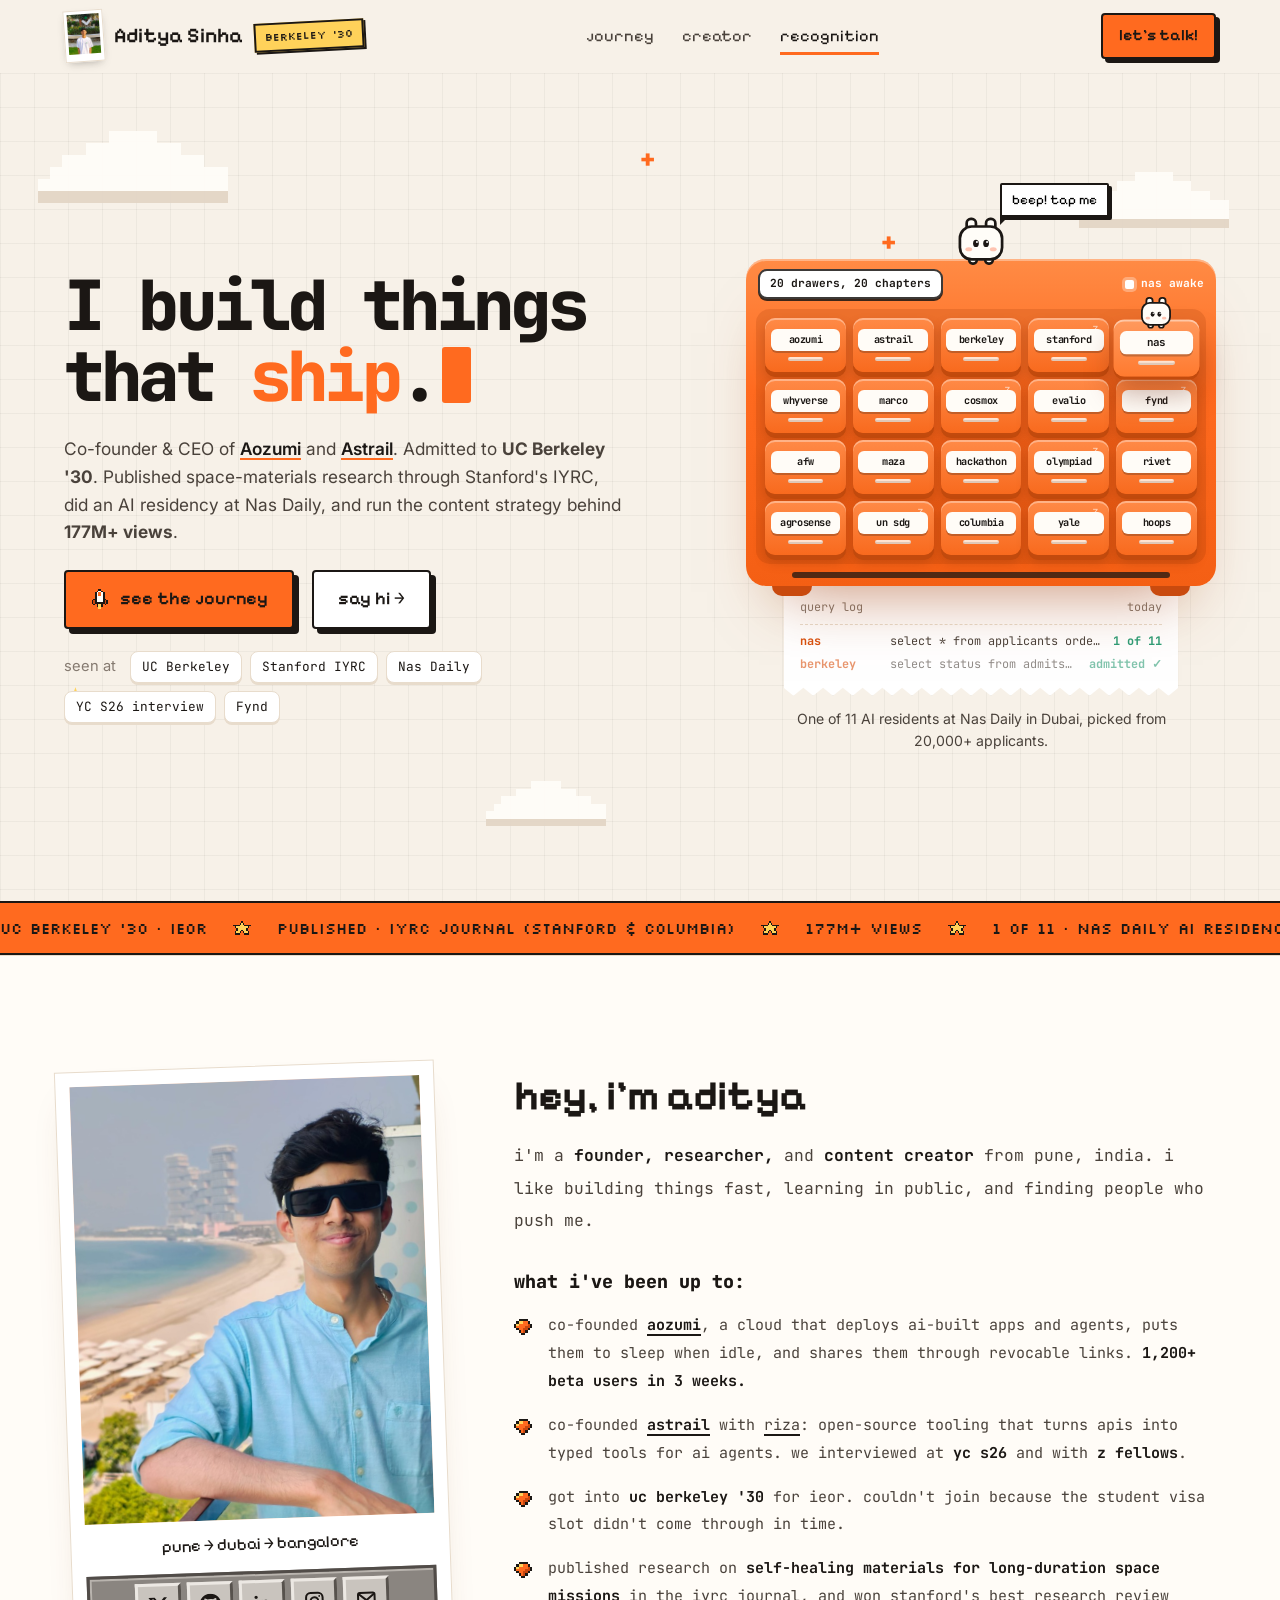
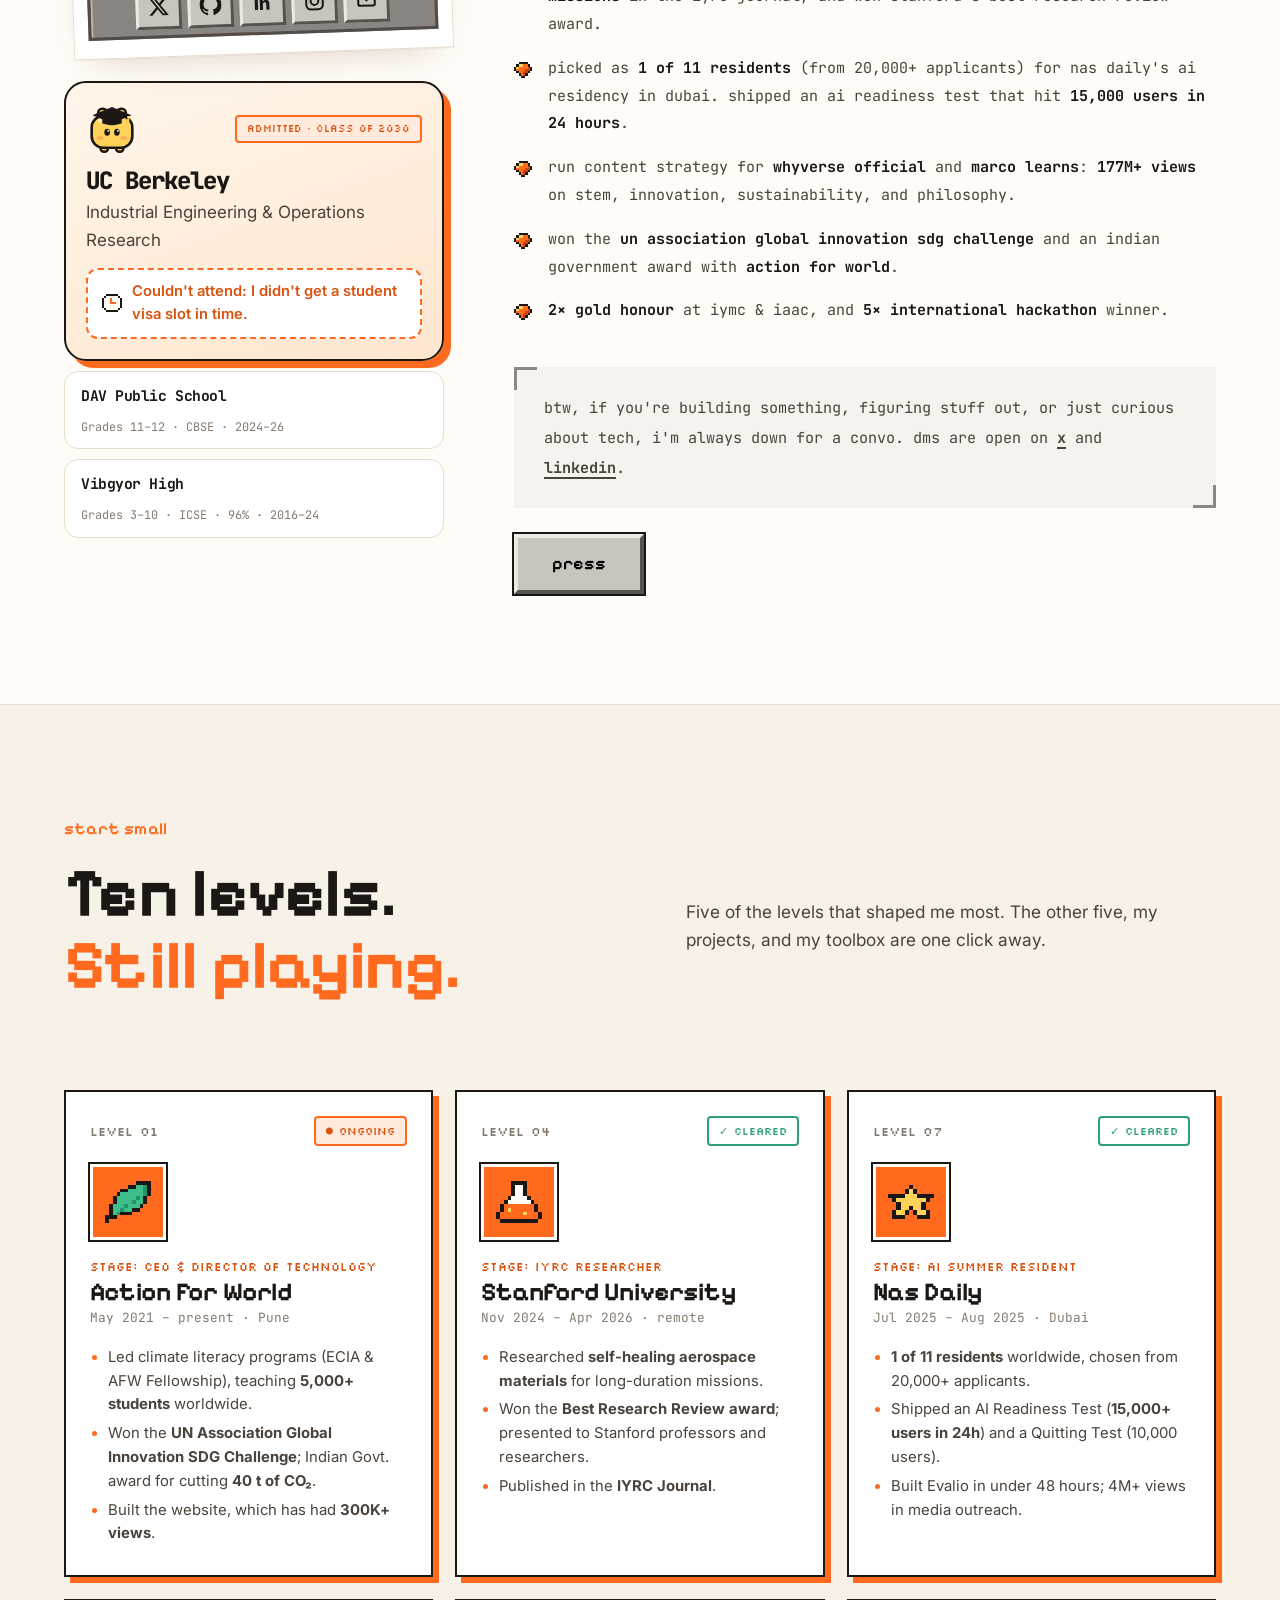
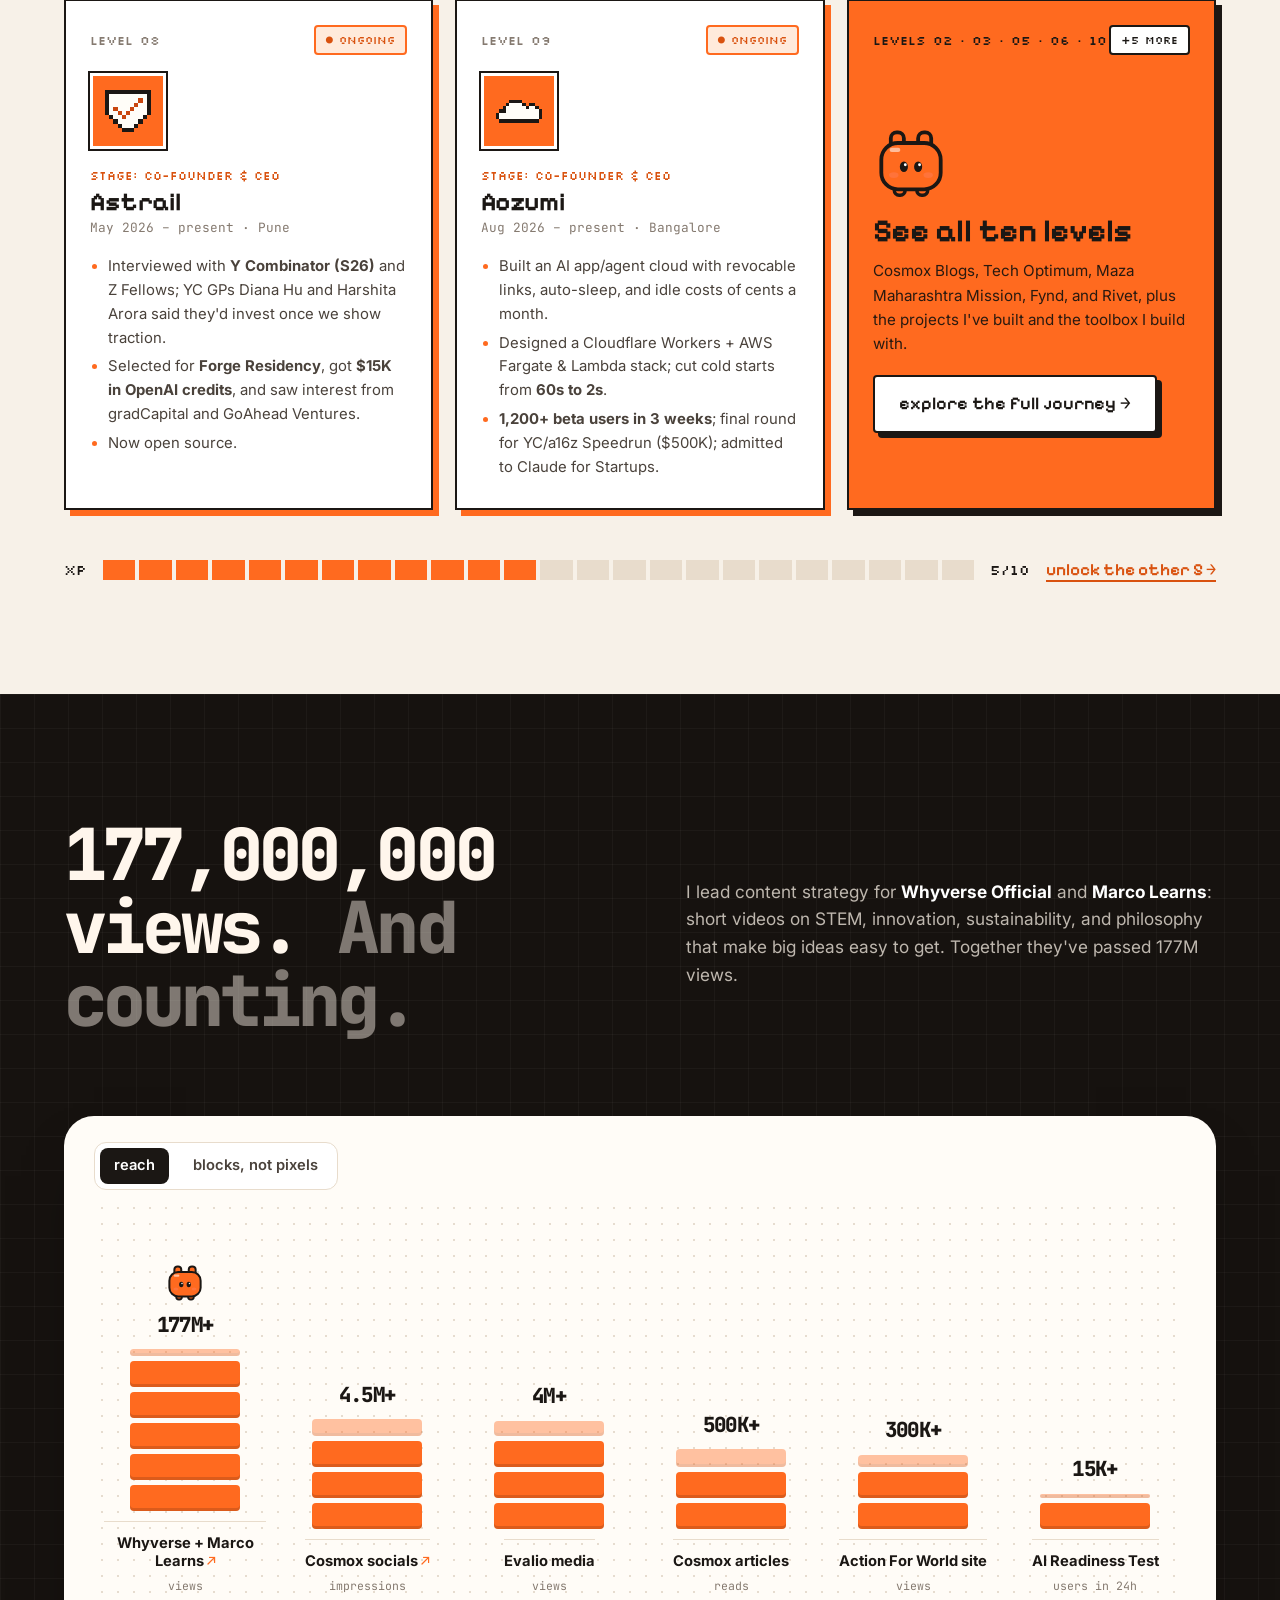
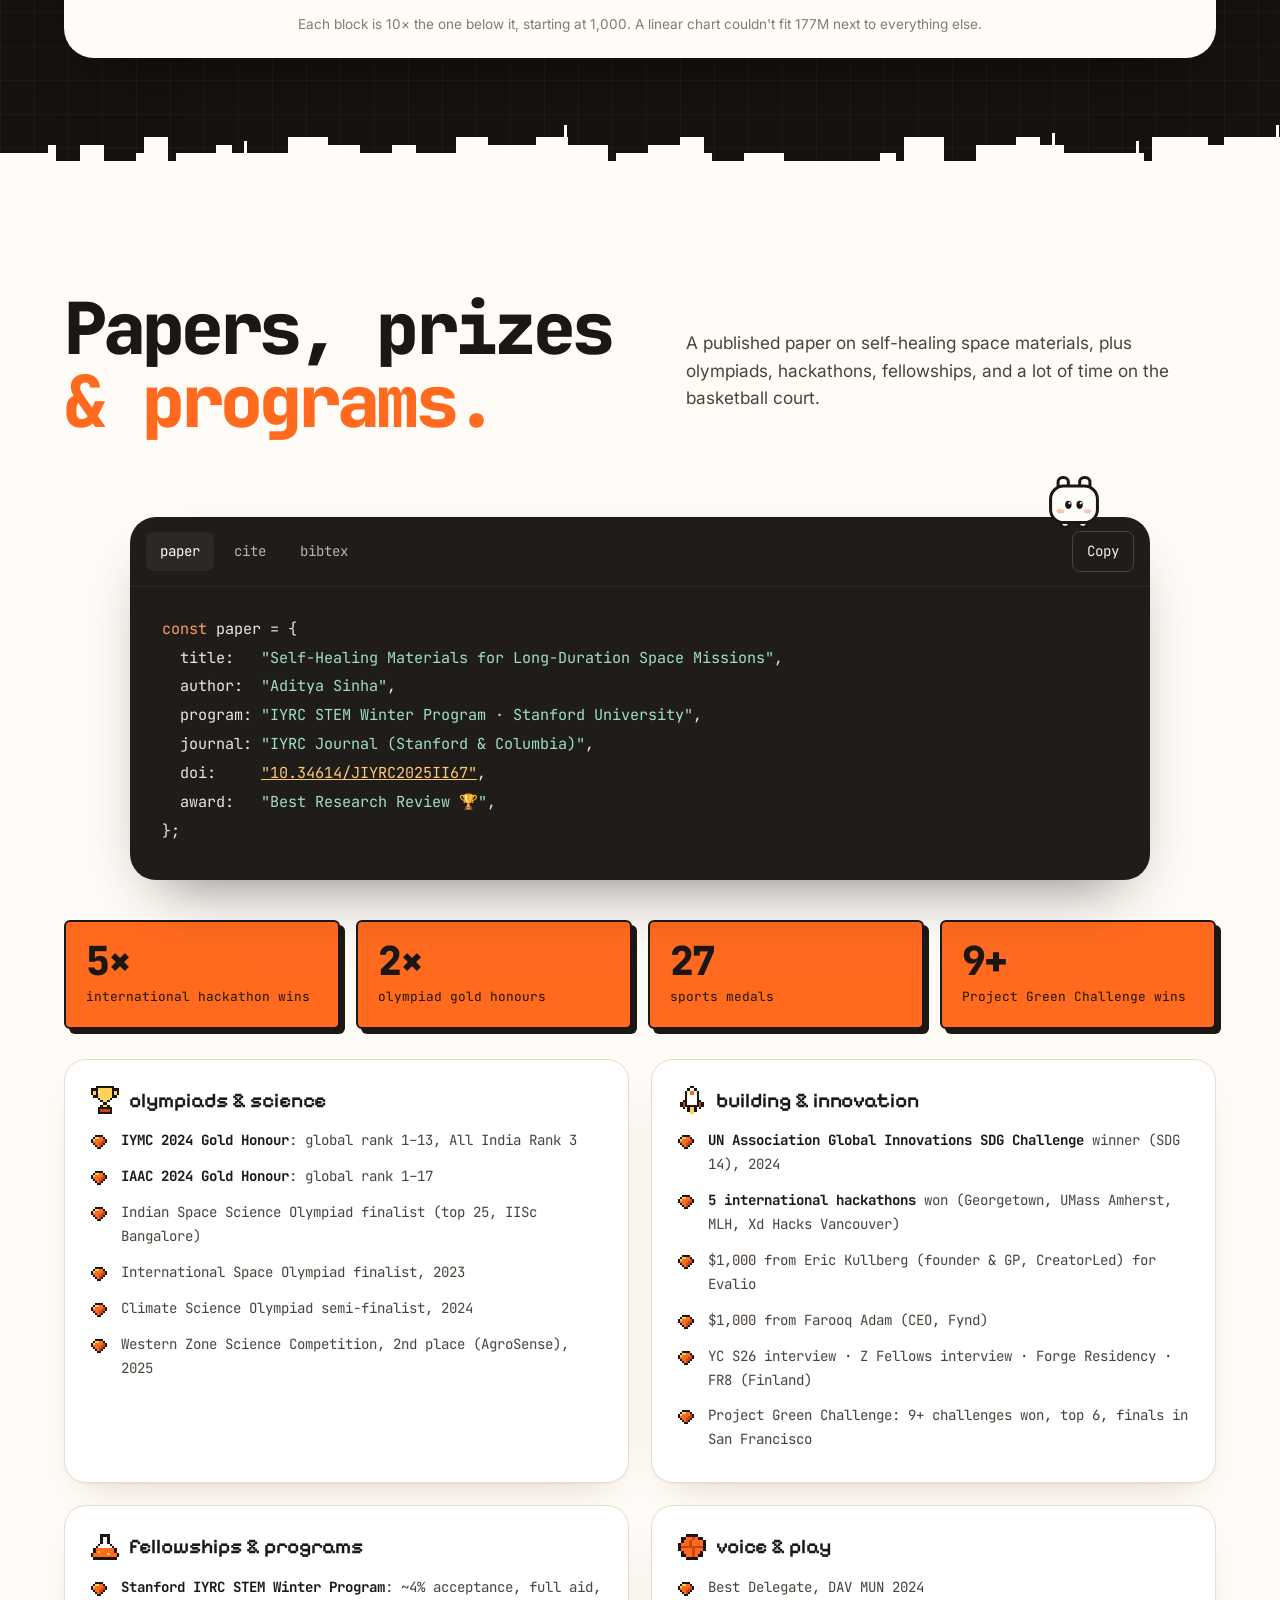
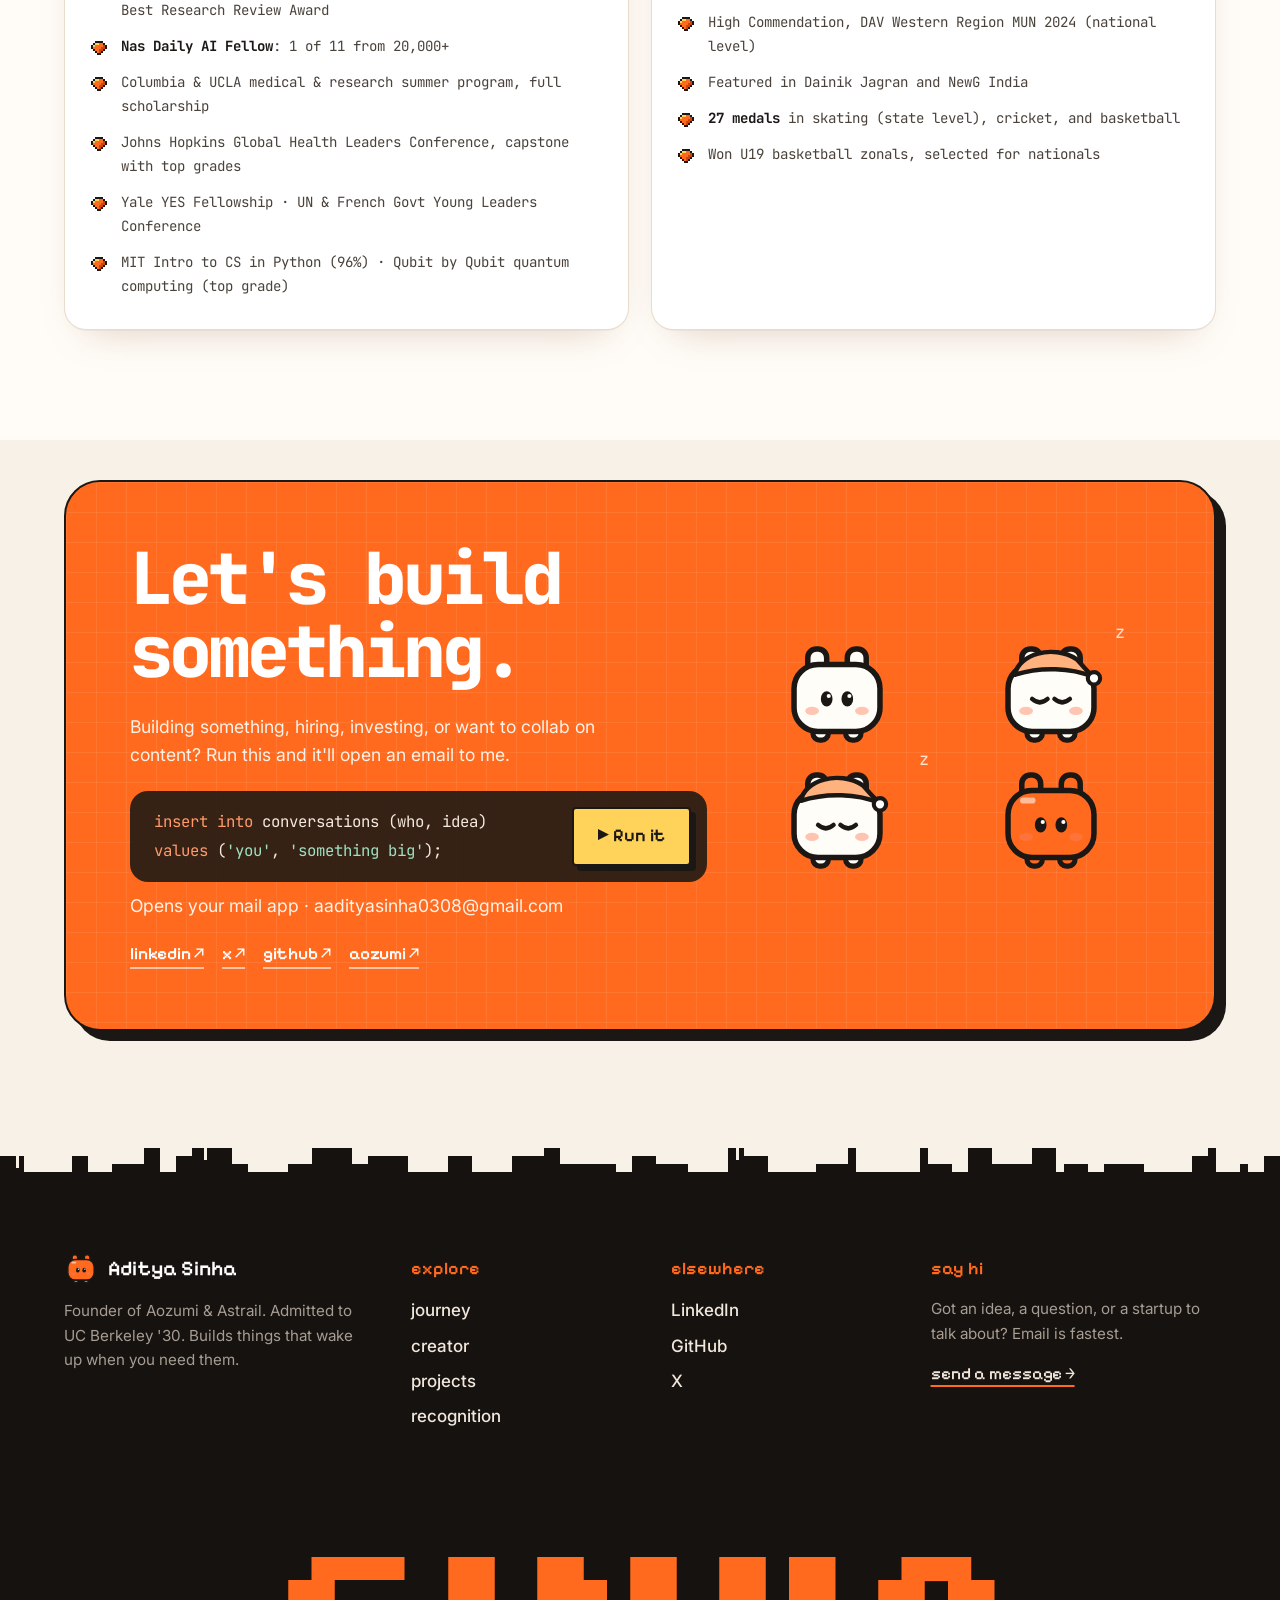
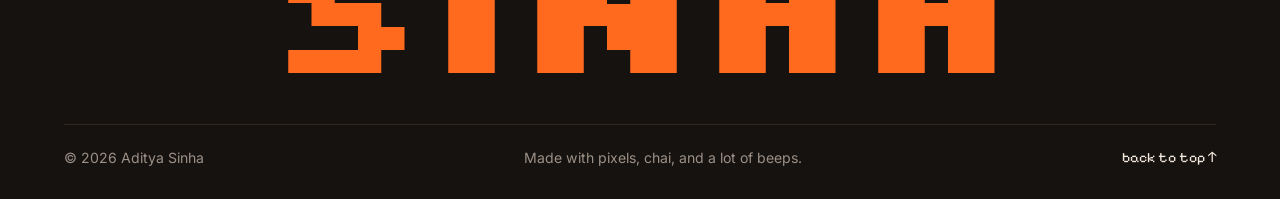
==== index.html @ 2cf1c031 "Add the personal portfolio site. Co-authored-by: Cursor <cursoragent@cursor.com>" ====
<!doctype html>
<html lang="en">
<head>
  <meta charset="utf-8" />
  <meta name="viewport" content="width=device-width, initial-scale=1" />
  <title>Aditya Sinha · founder, researcher, creator</title>
  <meta name="description" content="Aditya Sinha: co-founder & CEO of Aozumi and Astrail, admitted to UC Berkeley '30 (IEOR), Stanford IYRC published researcher, Nas Daily AI resident, and the content strategist behind 177M+ views." />
  <meta property="og:title" content="Aditya Sinha · founder, researcher, creator" />
  <meta property="og:description" content="Startups that sleep when idle, research on self-healing space materials, and 177M+ views of STEM content." />
  <meta property="og:type" content="website" />
  <meta name="twitter:card" content="summary" />
  <meta name="twitter:creator" content="@aditya_sinha03" />
  <meta name="theme-color" content="#FF6A1F" />
  <link rel="icon" href="assets/favicon.svg" type="image/svg+xml" />
  <link rel="preconnect" href="https://fonts.googleapis.com" />
  <link rel="preconnect" href="https://fonts.gstatic.com" crossorigin />
  <link href="https://fonts.googleapis.com/css2?family=Inter:wght@400;500;600;700;800&family=JetBrains+Mono:wght@400;500;700;800&family=Pixelify+Sans:wght@400;500;600;700&family=Silkscreen:wght@400;700&display=swap" rel="stylesheet" />
  <link rel="stylesheet" href="styles.css" />
</head>
<body>

<!-- ============ NAV ============ -->
<header class="nav" id="top">
  <div class="wrap nav-in">
    <a href="#top" class="brand" aria-label="Aditya Sinha, home">
      <span class="brand-pol"><img src="assets/me-nav.jpg" alt="" /></span>
      <span class="brand-name">Aditya&nbsp;Sinha</span>
      <span class="sticker">berkeley '30</span>
    </a>
    <nav class="links" id="navlinks">
      <a href="#journey">journey</a>
      <a href="#creator">creator</a>
      <a href="#recognition">recognition</a>
    </nav>
    <a href="#contact" class="btn btn-sm nav-cta">let's talk!</a>
    <button class="burger" id="burger" aria-label="Open menu" aria-expanded="false"><span></span><span></span><span></span></button>
  </div>
  <div class="scrollbar" id="scrollbar"></div>
</header>

<main>

<!-- ============ HERO ============ -->
<section class="hero grid-paper">
  <i class="pcloud c1" data-px="cloud"></i>
  <i class="pcloud c2" data-px="cloud"></i>
  <i class="pcloud c3" data-px="cloud"></i>
  <span class="spark s1">+</span><span class="spark s2">✦</span><span class="spark s3">+</span>

  <div class="wrap hero-in">
    <div class="hero-copy">
      <h1 class="h-mono hero-h">I build things<br/>that <span class="hl">ship</span>.<span class="cursor"></span></h1>
      <p class="lede">Co-founder &amp; CEO of <a href="https://aozumi.dev" target="_blank" rel="noopener">Aozumi</a> and <a href="https://www.astrail.dev" target="_blank" rel="noopener">Astrail</a>. Admitted to <b>UC Berkeley '30</b>. Published space-materials research through Stanford's IYRC, did an AI residency at Nas Daily, and run the content strategy behind <b>177M+ views</b>.</p>
      <div class="cta-row">
        <a href="#journey" class="btn"><i data-px="rocket" class="px-i"></i> see the journey</a>
        <a href="#contact" class="btn btn-ghost">say hi →</a>
      </div>
      <div class="seen">
        <span class="seen-l">seen at</span>
        <span class="chip">UC Berkeley</span><span class="chip">Stanford IYRC</span><span class="chip">Nas Daily</span><span class="chip">YC S26 interview</span><span class="chip">Fynd</span>
      </div>
    </div>

    <div class="hero-art">
      <div class="cab-mascot">
        <button class="bubble" id="bubble" type="button">beep! tap me</button>
        <span class="mascot big" data-mascot data-track id="heroMascot"></span>
      </div>
      <div class="cabinet">
        <div class="cab-top">
          <span class="cab-chip">20 drawers, 20 chapters</span>
          <span class="cab-awake"><i class="dot"></i> <span id="awakeName">berkeley</span> awake</span>
        </div>
        <div class="drawers" id="drawers"></div>
        <div class="cab-base"><span></span></div>
        <div class="cab-feet"><i></i><i></i></div>
      </div>
      <div class="receipt">
        <div class="rc-head"><span>query log</span><span>today</span></div>
        <div class="rc-rows" id="receipt"></div>
      </div>
      <p class="cab-cap" id="cabCap">Every drawer is one chapter of my life. Closed, it's just a file. Click one to query it.</p>
    </div>
  </div>
</section>

<!-- ============ MARQUEE ============ -->
<div class="marquee" aria-hidden="true">
  <div class="mq-track">
    <span>UC Berkeley '30 · IEOR</span><i data-px="star"></i>
    <span>Published · IYRC Journal (Stanford &amp; Columbia)</span><i data-px="star"></i>
    <span>177M+ views</span><i data-px="star"></i>
    <span>1 of 11 · Nas Daily AI Residency</span><i data-px="star"></i>
    <span>YC S26 interview</span><i data-px="star"></i>
    <span>UN SDG Challenge winner</span><i data-px="star"></i>
    <span>5× international hackathon winner</span><i data-px="star"></i>
    <span>2× Gold Honour · IYMC &amp; IAAC</span><i data-px="star"></i>
    <span>UC Berkeley '30 · IEOR</span><i data-px="star"></i>
    <span>Published · IYRC Journal (Stanford &amp; Columbia)</span><i data-px="star"></i>
    <span>177M+ views</span><i data-px="star"></i>
    <span>1 of 11 · Nas Daily AI Residency</span><i data-px="star"></i>
    <span>YC S26 interview</span><i data-px="star"></i>
    <span>UN SDG Challenge winner</span><i data-px="star"></i>
    <span>5× international hackathon winner</span><i data-px="star"></i>
    <span>2× Gold Honour · IYMC &amp; IAAC</span><i data-px="star"></i>
  </div>
</div>

<!-- ============ ABOUT (retro) ============ -->
<section class="sec about" id="about">
  <div class="wrap about-in">
    <div class="about-side rv">
    <div class="polaroid">
      <div class="photo">
        <img src="assets/me.jpg" alt="Aditya Sinha" onerror="this.parentNode.classList.add('nophoto');this.remove()" />
        <span class="mascot photo-m" data-mascot data-color="orange" data-track></span>
      </div>
      <p class="pol-cap">pune → dubai → bangalore</p>
      <div class="retro-bar">
        <a href="https://x.com/aditya_sinha03" target="_blank" rel="noopener" aria-label="X"><svg viewBox="0 0 24 24"><path d="M18.244 2.25h3.308l-7.227 8.26 8.502 11.24H16.17l-5.214-6.817L4.99 21.75H1.68l7.73-8.835L1.254 2.25H8.08l4.713 6.231zm-1.161 17.52h1.833L7.084 4.126H5.117z"/></svg></a>
        <a href="https://github.com/codingFreak-Adisin" target="_blank" rel="noopener" aria-label="GitHub"><svg viewBox="0 0 16 16"><path d="M8 0C3.58 0 0 3.58 0 8c0 3.54 2.29 6.53 5.47 7.59.4.07.55-.17.55-.38 0-.19-.01-.82-.01-1.49-2.01.37-2.53-.49-2.69-.94-.09-.23-.48-.94-.82-1.13-.28-.15-.68-.52-.01-.53.63-.01 1.08.58 1.23.82.72 1.21 1.87.87 2.33.66.07-.52.28-.87.51-1.07-1.78-.2-3.64-.89-3.64-3.95 0-.87.31-1.59.82-2.15-.08-.2-.36-1.02.08-2.12 0 0 .67-.21 2.2.82.64-.18 1.32-.27 2-.27.68 0 1.36.09 2 .27 1.53-1.04 2.2-.82 2.2-.82.44 1.1.16 1.92.08 2.12.51.56.82 1.27.82 2.15 0 3.07-1.87 3.75-3.65 3.95.29.25.54.73.54 1.48 0 1.07-.01 1.93-.01 2.2 0 .21.15.46.55.38A8.013 8.013 0 0016 8c0-4.42-3.58-8-8-8z"/></svg></a>
        <a href="https://www.linkedin.com/in/aditya-sinha-030508/" target="_blank" rel="noopener" aria-label="LinkedIn" class="li">in</a>
        <a href="https://www.instagram.com/whyverseofficial/" target="_blank" rel="noopener" aria-label="Instagram"><svg viewBox="0 0 24 24" fill="none" stroke="currentColor" stroke-width="2.2"><rect x="3" y="3" width="18" height="18" rx="5"/><circle cx="12" cy="12" r="4.2"/><circle cx="17.4" cy="6.6" r="1" fill="currentColor" stroke="none"/></svg></a>
        <a href="mailto:aadityasinha0308@gmail.com" aria-label="Email"><svg viewBox="0 0 24 24" fill="none" stroke="currentColor" stroke-width="2.2"><rect x="3" y="5" width="18" height="14" rx="2"/><path d="M3.5 6l8.5 7 8.5-7"/></svg></a>
      </div>
    </div>
      <div class="edu-mini">
        <div class="edu-card feature">
          <div class="edu-top"><span class="bear"><span class="mascot" data-mascot data-acc="cap" data-color="butter"></span></span><span class="badge on">admitted · class of 2030</span></div>
          <h3>UC Berkeley</h3>
          <p class="deg">Industrial Engineering &amp; Operations Research</p>
          <p class="edu-note"><i data-px="clock" class="px-i"></i> Couldn't attend: I didn't get a student visa slot in time.</p>
        </div>
        <div class="edu-line"><b>DAV Public School</b><span>Grades 11–12 · CBSE · 2024–26</span></div>
        <div class="edu-line"><b>Vibgyor High</b><span>Grades 3–10 · ICSE · 96% · 2016–24</span></div>
      </div>
    </div>

    <div class="about-copy rv">
      <h2 class="h-pixel">hey, i'm aditya</h2>
      <p class="mono-p">i'm a <b>founder, researcher,</b> and <b>content creator</b> from pune, india. i like building things fast, learning in public, and finding people who push me.</p>
      <h3 class="mono-h">what i've been up to:</h3>
      <ul class="gems">
        <li>co-founded <a href="https://aozumi.dev" target="_blank" rel="noopener"><b>aozumi</b></a>, a cloud that deploys ai-built apps and agents, puts them to sleep when idle, and shares them through revocable links. <b>1,200+ beta users in 3 weeks.</b></li>
        <li>co-founded <a href="https://www.astrail.dev" target="_blank" rel="noopener"><b>astrail</b></a> with <a href="https://rizamohamed.com" target="_blank" rel="noopener">riza</a>: open-source tooling that turns apis into typed tools for ai agents. we interviewed at <b>yc s26</b> and with <b>z fellows</b>.</li>
        <li>got into <b>uc berkeley '30</b> for ieor. couldn't join because the student visa slot didn't come through in time.</li>
        <li>published research on <b>self-healing materials for long-duration space missions</b> in the iyrc journal, and won stanford's best research review award.</li>
        <li>picked as <b>1 of 11 residents</b> (from 20,000+ applicants) for nas daily's ai residency in dubai. shipped an ai readiness test that hit <b>15,000 users in 24 hours</b>.</li>
        <li>run content strategy for <b>whyverse official</b> and <b>marco learns</b>: <b>177M+ views</b> on stem, innovation, sustainability, and philosophy.</li>
        <li>won the <b>un association global innovation sdg challenge</b> and an indian government award with <b>action for world</b>.</li>
        <li><b>2× gold honour</b> at iymc &amp; iaac, and <b>5× international hackathon</b> winner.</li>
      </ul>
      <div class="bracket-box">
        <p>btw, if you're building something, figuring stuff out, or just curious about tech, i'm always down for a convo. dms are open on <a href="https://x.com/aditya_sinha03" target="_blank" rel="noopener"><b>x</b></a> and <a href="https://www.linkedin.com/in/aditya-sinha-030508/" target="_blank" rel="noopener"><b>linkedin</b></a>.</p>
      </div>
      <button class="press" id="press" type="button">press</button>
    </div>
  </div>
</section>

<!-- ============ JOURNEY ============ -->
<section class="sec journey" id="journey">
  <div class="wrap">
    <div class="sec-head split rv">
      <div>
        <span class="kicker">start small</span>
        <h2 class="h-pixel big">Ten levels.<br/><span class="hl-o">Still playing.</span></h2>
      </div>
      <p class="sub">Five of the levels that shaped me most. The other five, my projects, and my toolbox are one click away.</p>
    </div>

    <div class="levels">
      <article class="lvl rv">
        <header><span class="lv">level 01</span><span class="badge on">● ongoing</span></header>
        <div class="lv-ic"><i data-px="leaf"></i></div>
        <span class="stage">stage: ceo &amp; director of technology</span>
        <h3>Action For World</h3>
        <p class="when">May 2021 – present · Pune</p>
        <ul>
          <li>Led climate literacy programs (ECIA &amp; AFW Fellowship), teaching <b>5,000+ students</b> worldwide.</li>
          <li>Won the <b>UN Association Global Innovation SDG Challenge</b>; Indian Govt. award for cutting <b>40 t of CO₂</b>.</li>
          <li>Built the website, which has had <b>300K+ views</b>.</li>
        </ul>
      </article>
      <article class="lvl rv">
        <header><span class="lv">level 04</span><span class="badge">✓ cleared</span></header>
        <div class="lv-ic"><i data-px="flask"></i></div>
        <span class="stage">stage: iyrc researcher</span>
        <h3>Stanford University</h3>
        <p class="when">Nov 2024 – Apr 2026 · remote</p>
        <ul>
          <li>Researched <b>self-healing aerospace materials</b> for long-duration missions.</li>
          <li>Won the <b>Best Research Review award</b>; presented to Stanford professors and researchers.</li>
          <li>Published in the <b>IYRC Journal</b>.</li>
        </ul>
      </article>
      <article class="lvl rv">
        <header><span class="lv">level 07</span><span class="badge">✓ cleared</span></header>
        <div class="lv-ic"><i data-px="star"></i></div>
        <span class="stage">stage: ai summer resident</span>
        <h3>Nas Daily</h3>
        <p class="when">Jul 2025 – Aug 2025 · Dubai</p>
        <ul>
          <li><b>1 of 11 residents</b> worldwide, chosen from 20,000+ applicants.</li>
          <li>Shipped an AI Readiness Test (<b>15,000+ users in 24h</b>) and a Quitting Test (10,000 users).</li>
          <li>Built Evalio in under 48 hours; 4M+ views in media outreach.</li>
        </ul>
      </article>
      <article class="lvl rv">
        <header><span class="lv">level 08</span><span class="badge on">● ongoing</span></header>
        <div class="lv-ic"><i data-px="shield"></i></div>
        <span class="stage">stage: co-founder &amp; ceo</span>
        <h3>Astrail</h3>
        <p class="when">May 2026 – present · Pune</p>
        <ul>
          <li>Interviewed with <b>Y Combinator (S26)</b> and Z Fellows; YC GPs Diana Hu and Harshita Arora said they'd invest once we show traction.</li>
          <li>Selected for <b>Forge Residency</b>, got <b>$15K in OpenAI credits</b>, and saw interest from gradCapital and GoAhead Ventures.</li>
          <li>Now open source.</li>
        </ul>
      </article>
      <article class="lvl rv">
        <header><span class="lv">level 09</span><span class="badge on">● ongoing</span></header>
        <div class="lv-ic"><i data-px="cloudy"></i></div>
        <span class="stage">stage: co-founder &amp; ceo</span>
        <h3>Aozumi</h3>
        <p class="when">Aug 2026 – present · Bangalore</p>
        <ul>
          <li>Built an AI app/agent cloud with revocable links, auto-sleep, and idle costs of cents a month.</li>
          <li>Designed a Cloudflare Workers + AWS Fargate &amp; Lambda stack; cut cold starts from <b>60s to 2s</b>.</li>
          <li><b>1,200+ beta users in 3 weeks</b>; final round for YC/a16z Speedrun ($500K); admitted to Claude for Startups.</li>
        </ul>
      </article>
      <a class="lvl more rv" href="journey.html">
        <header><span class="lv">levels 02 · 03 · 05 · 06 · 10</span><span class="badge on">+5 more</span></header>
        <div class="more-in">
          <span class="mascot" data-mascot data-color="orange" data-track></span>
          <h3>See all ten levels</h3>
          <p>Cosmox Blogs, Tech Optimum, Maza Maharashtra Mission, Fynd, and Rivet, plus the projects I've built and the toolbox I build with.</p>
          <span class="btn">explore the full journey →</span>
        </div>
      </a>
    </div>

    <div class="xp rv">
      <span class="xp-l">xp</span>
      <div class="xp-bar" id="xpbar" data-fill="0.5"></div>
      <span class="xp-n">5/10</span>
      <a href="journey.html" class="xp-link">unlock the other 5 →</a>
    </div>
  </div>
</section>

<!-- ============ CREATOR ============ -->
<section class="sec creator grid-dark" id="creator">
  <div class="wrap">
    <div class="sec-head split rv">
      <h2 class="h-mono light">177,000,000<br/>views. <span class="dim2">And counting.</span></h2>
      <p class="sub light-p">I lead content strategy for <b>Whyverse Official</b> and <b>Marco Learns</b>: short videos on STEM, innovation, sustainability, and philosophy that make big ideas easy to get. Together they've passed 177M views.</p>
    </div>

    <div class="chart-card rv">
      <div class="chart-tabs"><span class="on">reach</span><span class="ct-note">blocks, not pixels</span></div>
      <div class="chart" id="chart"></div>
      <p class="chart-note">Each block is 10× the one below it, starting at 1,000. A linear chart couldn't fit 177M next to everything else.</p>
    </div>
  </div>
  <div class="skyline bottom" data-skyline data-fill="#FFFCF7" data-flip data-pixel></div>
</section>

<!-- ============ RECOGNITION ============ -->
<section class="sec wins" id="recognition">
  <div class="wrap">
    <div class="sec-head split rv">
      <h2 class="h-mono">Papers, prizes<br/><span class="hl">&amp; programs.</span></h2>
      <p class="sub">A published paper on self-healing space materials, plus olympiads, hackathons, fellowships, and a lot of time on the basketball court.</p>
    </div>

    <div class="code-card rv">
      <span class="mascot cc-m" data-mascot data-track></span>
      <div class="cc-tabs" role="tablist">
        <button class="on" data-tab="paper" role="tab">paper</button>
        <button data-tab="cite" role="tab">cite</button>
        <button data-tab="bibtex" role="tab">bibtex</button>
        <button class="cc-copy" id="ccCopy" type="button">Copy</button>
      </div>
      <pre class="cc-body" data-pane="paper"><span class="c-k">const</span> paper = {
  title:   <span class="c-s">"Self-Healing Materials for Long-Duration Space Missions"</span>,
  author:  <span class="c-s">"Aditya Sinha"</span>,
  program: <span class="c-s">"IYRC STEM Winter Program · Stanford University"</span>,
  journal: <span class="c-s">"IYRC Journal (Stanford &amp; Columbia)"</span>,
  doi:     <a class="c-l" href="http://doi.org/10.34614/JIYRC2025II67" target="_blank" rel="noopener">"10.34614/JIYRC2025II67"</a>,
  award:   <span class="c-s">"Best Research Review 🏆"</span>,
};</pre>
      <pre class="cc-body" data-pane="cite" hidden>Sinha, A. (2025). <span class="c-s">Self-Healing Materials for Long-Duration
Space Missions.</span> <span class="c-k">IYRC Journal.</span>
<a class="c-l" href="http://doi.org/10.34614/JIYRC2025II67" target="_blank" rel="noopener">https://doi.org/10.34614/JIYRC2025II67</a></pre>
      <pre class="cc-body" data-pane="bibtex" hidden><span class="c-k">@article</span>{sinha2025selfhealing,
  title   = {<span class="c-s">Self-Healing Materials for Long-Duration Space Missions</span>},
  author  = {<span class="c-s">Sinha, Aditya</span>},
  journal = {<span class="c-s">IYRC Journal</span>},
  year    = {<span class="c-s">2025</span>},
  doi     = {<span class="c-s">10.34614/JIYRC2025II67</span>}
}</pre>
    </div>


    <div class="stat-row rv">
      <div class="stat"><b data-count="5" data-suffix="×">0</b><span>international hackathon wins</span></div>
      <div class="stat"><b data-count="2" data-suffix="×">0</b><span>olympiad gold honours</span></div>
      <div class="stat"><b data-count="27">0</b><span>sports medals</span></div>
      <div class="stat"><b data-count="9" data-suffix="+">0</b><span>Project Green Challenge wins</span></div>
    </div>


    <div class="shelf">
      <div class="shelf-card rv">
        <h3><i data-px="trophy" class="px-i"></i> olympiads &amp; science</h3>
        <ul class="gems">
          <li><b>IYMC 2024 Gold Honour</b>: global rank 1–13, All India Rank 3</li>
          <li><b>IAAC 2024 Gold Honour</b>: global rank 1–17</li>
          <li>Indian Space Science Olympiad finalist (top 25, IISc Bangalore)</li>
          <li>International Space Olympiad finalist, 2023</li>
          <li>Climate Science Olympiad semi-finalist, 2024</li>
          <li>Western Zone Science Competition, 2nd place (AgroSense), 2025</li>
        </ul>
      </div>
      <div class="shelf-card rv">
        <h3><i data-px="rocket" class="px-i"></i> building &amp; innovation</h3>
        <ul class="gems">
          <li><b>UN Association Global Innovations SDG Challenge</b> winner (SDG 14), 2024</li>
          <li><b>5 international hackathons</b> won (Georgetown, UMass Amherst, MLH, Xd Hacks Vancouver)</li>
          <li>$1,000 from Eric Kullberg (founder &amp; GP, CreatorLed) for Evalio</li>
          <li>$1,000 from Farooq Adam (CEO, Fynd)</li>
          <li>YC S26 interview · Z Fellows interview · Forge Residency · FR8 (Finland)</li>
          <li>Project Green Challenge: 9+ challenges won, top 6, finals in San Francisco</li>
        </ul>
      </div>
      <div class="shelf-card rv">
        <h3><i data-px="flask" class="px-i"></i> fellowships &amp; programs</h3>
        <ul class="gems">
          <li><b>Stanford IYRC STEM Winter Program</b>: ~4% acceptance, full aid, Best Research Review Award</li>
          <li><b>Nas Daily AI Fellow</b>: 1 of 11 from 20,000+</li>
          <li>Columbia &amp; UCLA medical &amp; research summer program, full scholarship</li>
          <li>Johns Hopkins Global Health Leaders Conference, capstone with top grades</li>
          <li>Yale YES Fellowship · UN &amp; French Govt Young Leaders Conference</li>
          <li>MIT Intro to CS in Python (96%) · Qubit by Qubit quantum computing (top grade)</li>
        </ul>
      </div>
      <div class="shelf-card rv">
        <h3><i data-px="ball" class="px-i"></i> voice &amp; play</h3>
        <ul class="gems">
          <li>Best Delegate, DAV MUN 2024</li>
          <li>High Commendation, DAV Western Region MUN 2024 (national level)</li>
          <li>Featured in Dainik Jagran and NewG India</li>
          <li><b>27 medals</b> in skating (state level), cricket, and basketball</li>
          <li>Won U19 basketball zonals, selected for nationals</li>
        </ul>
      </div>
    </div>
  </div>
</section>

<!-- ============ CONTACT ============ -->
<section class="sec contact" id="contact">
  <div class="wrap">
    <div class="cta-card rv">
      <div class="cta-copy">
        <h2 class="h-mono light">Let's build<br/>something.</h2>
        <p>Building something, hiring, investing, or want to collab on content? Run this and it'll open an email to me.</p>
        <div class="sql">
          <code><span class="c-k">insert into</span> conversations (who, idea)<br/><span class="c-k">values</span> (<span class="c-s">'you'</span>, <span class="c-s">'something big'</span>);</code>
          <button class="btn run" id="runIt" type="button">▶ Run it</button>
        </div>
        <p class="small-p" id="runMsg">Opens your mail app · aadityasinha0308@gmail.com</p>
        <div class="cta-links">
          <a href="https://www.linkedin.com/in/aditya-sinha-030508/" target="_blank" rel="noopener">linkedin ↗</a>
          <a href="https://x.com/aditya_sinha03" target="_blank" rel="noopener">x ↗</a>
          <a href="https://github.com/codingFreak-Adisin" target="_blank" rel="noopener">github ↗</a>
          <a href="https://aozumi.dev" target="_blank" rel="noopener">aozumi ↗</a>
        </div>
      </div>
      <div class="cta-crew">
        <span class="mascot" data-mascot data-track></span>
        <span class="mascot" data-mascot data-mood="sleep" data-acc="nightcap"></span>
        <span class="mascot" data-mascot data-mood="sleep" data-acc="nightcap"></span>
        <span class="mascot" data-mascot data-color="orange" data-track></span>
        <i class="zz z1">z</i><i class="zz z2">z</i>
      </div>
    </div>
  </div>
</section>

</main>

<!-- ============ FOOTER ============ -->
<footer class="foot">
  <div class="skyline top" data-skyline data-fill="#F7F1E8" data-pixel></div>
  <div class="wrap">
    <div class="foot-grid">
      <div>
        <a href="#top" class="brand light"><span class="mascot brand-m" data-mascot data-color="orange"></span><span class="brand-name">Aditya Sinha</span></a>
        <p class="foot-p">Founder of Aozumi &amp; Astrail. Admitted to UC Berkeley '30. Builds things that wake up when you need them.</p>
      </div>
      <div>
        <h4>explore</h4>
        <a href="#journey">journey</a><a href="#creator">creator</a><a href="journey.html#projects">projects</a><a href="#recognition">recognition</a>
      </div>
      <div>
        <h4>elsewhere</h4>
        <a href="https://www.linkedin.com/in/aditya-sinha-030508/" target="_blank" rel="noopener">LinkedIn</a>
        <a href="https://github.com/codingFreak-Adisin" target="_blank" rel="noopener">GitHub</a>
        <a href="https://x.com/aditya_sinha03" target="_blank" rel="noopener">X</a>
      </div>
      <div>
        <h4>say hi</h4>
        <p class="foot-p">Got an idea, a question, or a startup to talk about? Email is fastest.</p>
        <a href="mailto:aadityasinha0308@gmail.com" class="u-link">send a message →</a>
      </div>
    </div>
    <div class="wordmark" aria-hidden="true">sinha</div>
    <div class="foot-bottom">
      <span>© <span id="yr">2026</span> Aditya Sinha</span>
      <span>Made with pixels, chai, and a lot of beeps.</span>
      <a href="#top">back to top ↑</a>
    </div>
  </div>
</footer>

<div class="rain" id="rain" aria-hidden="true"></div>
<script src="app.js"></script>
</body>
</html>
---- styles.css ----
/* =========================================================
   aditya sinha · portfolio
   orange + cream, cute blocky mascots, pixel bits, mono type
   ========================================================= */
:root{
  --cream:#F7F1E8;
  --cream-2:#F4E9DD;
  --paper:#FFFCF7;
  --ink:#1B1714;
  --ink-2:#4A423B;
  --muted:#857A70;
  --line:#E8DCCC;
  --orange:#FF6A1F;
  --orange-d:#D9520F;
  --orange-l:#FF8B45;
  --peach:#FFD9C2;
  --peach-2:#FFEADB;
  --butter:#FFD25A;
  --teal:#2E9E77;
  --night:#16120F;
  --night-2:#211B17;
  --night-3:#2C241F;
  --r:22px;
  --mono:"JetBrains Mono",ui-monospace,SFMono-Regular,Menlo,monospace;
  --pixel:"Pixelify Sans","Silkscreen",var(--mono);
  --tiny:"Silkscreen",var(--mono);
  --sans:"Inter",system-ui,-apple-system,Segoe UI,Roboto,sans-serif;
  --shadow:0 1px 0 rgba(27,23,20,.04),0 18px 40px -22px rgba(120,60,20,.28);
}
*{box-sizing:border-box}
html{scroll-behavior:smooth;-webkit-text-size-adjust:100%}
body{margin:0;background:var(--cream);color:var(--ink);font-family:var(--sans);font-size:17px;line-height:1.6;-webkit-font-smoothing:antialiased;overflow-x:hidden}
img{max-width:100%;display:block}
a{color:inherit}
button{font:inherit;cursor:pointer}
b{font-weight:700}
::selection{background:var(--orange);color:#fff}
.wrap{max-width:1200px;margin:0 auto;padding:0 24px}
.muted{color:var(--muted)}

/* ---------- type ---------- */
.h-mono{font-family:var(--mono);font-weight:800;letter-spacing:-.055em;line-height:1.02;font-size:clamp(2.3rem,5.6vw,4.6rem);margin:.2em 0 .35em}
.h-sans{font-family:var(--sans);font-weight:800;letter-spacing:-.045em;line-height:1.02;font-size:clamp(2.2rem,5.4vw,4.4rem);margin:.35em 0 .3em}
.h-pixel{font-family:var(--pixel);font-weight:700;letter-spacing:-.01em;line-height:1.05;font-size:clamp(1.8rem,3.6vw,2.6rem);margin:.2em 0 .5em}
.h-pixel.big{font-size:clamp(2.4rem,5.6vw,4.3rem)}
.light{color:#FFF6EC}
.hl{color:var(--orange)}
.hl-o{color:var(--orange)}
.dim2{color:rgba(255,246,236,.45)}
.kicker{display:inline-block;font-family:var(--pixel);font-weight:600;color:var(--orange);font-size:1.05rem;letter-spacing:.02em}
.k-dim{color:rgba(255,246,236,.55);font-family:var(--mono);font-weight:500;letter-spacing:.18em;text-transform:uppercase;font-size:.85rem}
.sub{color:var(--ink-2);font-size:1.08rem;max-width:560px;margin:0}
.sub.dim{color:rgba(255,246,236,.6)}
.light-p{color:rgba(255,246,236,.72)}
.light-p b{color:#fff}
.big-p{font-size:1.25rem;color:var(--ink-2);margin:.2em 0 1em;max-width:520px}

/* ---------- bits ---------- */
.dot{display:inline-block;width:9px;height:9px;border-radius:2px;background:var(--orange);vertical-align:middle}
.dot.live{background:var(--teal);box-shadow:0 0 0 0 rgba(46,158,119,.5);animation:ping 2s infinite}
@keyframes ping{0%{box-shadow:0 0 0 0 rgba(46,158,119,.45)}70%{box-shadow:0 0 0 8px rgba(46,158,119,0)}100%{box-shadow:0 0 0 0 rgba(46,158,119,0)}}
.pill{display:inline-flex;align-items:center;gap:9px;padding:7px 15px;border-radius:999px;background:var(--peach-2);color:var(--orange-d);font-weight:600;font-size:.92rem;border:1.5px solid #FFD0B3}
.pill b{color:var(--ink)}
.pill-soft{background:rgba(255,255,255,.6);color:var(--ink-2);font-family:var(--mono);font-size:.8rem;letter-spacing:.16em;text-transform:uppercase;border-color:var(--line)}
.chip{display:inline-block;font-family:var(--mono);font-size:.8rem;padding:5px 11px;border-radius:8px;background:#fff;border:1.5px solid var(--line);box-shadow:0 2px 0 var(--line);white-space:nowrap}
.sticker{font-family:var(--tiny);font-size:.68rem;background:var(--butter);color:var(--ink);padding:4px 9px;border:2px solid var(--ink);box-shadow:2px 2px 0 var(--ink);transform:rotate(-3deg);white-space:nowrap}
.badge{font-family:var(--tiny);font-size:.7rem;padding:4px 10px;border:2px solid var(--teal);color:var(--teal);border-radius:4px;white-space:nowrap}
.badge.on{border-color:var(--orange);color:var(--orange-d);background:var(--peach-2)}
.px-i{display:inline-block;width:1.1em;height:1.1em;vertical-align:-.15em}
[data-px] svg{width:100%;height:100%;display:block}

/* ---------- buttons ---------- */
.btn{display:inline-flex;align-items:center;gap:10px;font-family:var(--pixel);font-weight:600;font-size:1.12rem;padding:13px 24px;background:var(--orange);color:var(--ink);border:2.5px solid var(--ink);box-shadow:5px 5px 0 var(--ink);text-decoration:none;transition:transform .12s,box-shadow .12s;border-radius:4px}
.btn:hover{transform:translate(-2px,-2px);box-shadow:7px 7px 0 var(--ink)}
.btn:active{transform:translate(3px,3px);box-shadow:2px 2px 0 var(--ink)}
.btn-ghost{background:#fff}
.btn-sm{font-size:.98rem;padding:8px 16px;box-shadow:4px 4px 0 var(--ink)}

/* grid children may shrink below their content width */
.hero-in>*,.bk-in>*,.about-in>*,.sec-head.split>*,.queue>*,.cta-card>*,.channels>*,.v-grid>*,.levels>*,.programs>*,.orgs>*,.wins-grid>*,.shelf>*,.edu-grid>*,.cart-row>*,.aoz-facts>*,.stat-row>*{min-width:0}

/* ---------- reveal ---------- */
.rv{opacity:0;transform:translateY(22px);transition:opacity .7s ease,transform .7s cubic-bezier(.2,.8,.2,1)}
.rv.in{opacity:1;transform:none}

/* ---------- nav ---------- */
.nav{position:sticky;top:0;z-index:50;background:rgba(247,241,232,.82);backdrop-filter:blur(12px);-webkit-backdrop-filter:blur(12px);border-bottom:1px solid transparent;transition:border-color .2s}
.nav.scrolled{border-bottom-color:var(--line)}
.nav-in{display:flex;align-items:center;gap:24px;height:72px}
.brand{display:flex;align-items:center;gap:10px;text-decoration:none}
.brand-m{width:34px;height:34px}
.brand-pol{display:block;flex:none;width:40px;background:#fff;padding:3px 3px 7px;border:1.5px solid var(--line);box-shadow:0 4px 10px -4px rgba(27,23,20,.35);transform:rotate(-4deg);transition:transform .2s}
.brand-pol img{display:block;width:100%;aspect-ratio:4/5;object-fit:cover;object-position:50% 38%}
.brand:hover .brand-pol{transform:rotate(2deg) scale(1.06)}
.brand-name{font-family:var(--pixel);font-weight:600;font-size:1.3rem;letter-spacing:.01em}
.brand.light{color:#fff}
.links{display:flex;gap:28px;margin:0 auto}
.links a{text-decoration:none;font-family:var(--pixel);font-size:1.02rem;color:var(--ink-2);position:relative;padding:4px 0}
.links a::after{content:"";position:absolute;left:0;right:0;bottom:-2px;height:3px;background:var(--orange);transform:scaleX(0);transform-origin:left;transition:transform .2s}
.links a:hover::after,.links a.act::after{transform:scaleX(1)}
.links a.act{color:var(--ink)}
.burger{display:none;background:none;border:0;padding:8px;margin-left:auto}
.burger span{display:block;width:22px;height:3px;background:var(--ink);margin:4px 0}
.scrollbar{position:absolute;left:0;bottom:-1px;height:3px;width:0;background:repeating-linear-gradient(90deg,var(--orange) 0 6px,transparent 6px 8px)}

/* ---------- grid paper ---------- */
.grid-paper{background-color:var(--cream);background-image:linear-gradient(rgba(27,23,20,.045) 1px,transparent 1px),linear-gradient(90deg,rgba(27,23,20,.045) 1px,transparent 1px);background-size:34px 34px}
.grid-dark{background-color:var(--night);background-image:linear-gradient(rgba(255,255,255,.035) 1px,transparent 1px),linear-gradient(90deg,rgba(255,255,255,.035) 1px,transparent 1px);background-size:34px 34px}

/* ---------- hero ---------- */
.hero{position:relative;overflow:hidden;padding:56px 0 80px}
.hero-in{display:grid;grid-template-columns:1.05fr 1fr;gap:56px;align-items:center;position:relative;z-index:2}
.hero-h{font-size:clamp(2.6rem,6.2vw,5.3rem);margin:.45em 0 .4em}
.cursor{display:inline-block;width:.42em;height:.82em;background:var(--orange);margin-left:.08em;vertical-align:-.04em;border-radius:3px;animation:blink 1.05s steps(1) infinite}
@keyframes blink{50%{opacity:0}}
.lede{font-size:1.15rem;color:var(--ink-2);max-width:560px;margin:0 0 30px}
.lede a{color:var(--ink);text-decoration-color:var(--orange);text-decoration-thickness:2px;text-underline-offset:3px;font-weight:600}
.cta-row{display:flex;gap:18px;flex-wrap:wrap;margin-bottom:30px}
.seen{display:flex;gap:8px;flex-wrap:wrap;align-items:center}
.seen-l{color:var(--muted);font-size:.92rem;margin-right:6px}
.pcloud{position:absolute;display:block;width:150px;height:56px;opacity:.95;z-index:1;animation:drift 18s ease-in-out infinite alternate}
.pcloud.c1{top:7%;left:3%;width:190px;height:72px}
.pcloud.c2{top:12%;right:4%;width:150px;height:56px;animation-duration:22s}
.pcloud.c3{bottom:9%;left:38%;width:120px;height:45px;animation-duration:16s}
@keyframes drift{to{transform:translateX(26px)}}
.spark{position:absolute;color:var(--orange);font-family:var(--mono);font-weight:800;font-size:1.6rem;z-index:1;animation:twinkle 3s ease-in-out infinite}
.spark.s1{top:8%;left:50%}.spark.s2{bottom:22%;left:5%;color:var(--butter);animation-delay:1s}.spark.s3{top:18%;right:30%;animation-delay:2s}
@keyframes twinkle{50%{transform:scale(.6) rotate(45deg);opacity:.5}}

/* cabinet */
.hero-art{position:relative;padding-top:58px}
.cab-mascot{position:absolute;top:0;left:50%;transform:translateX(-50%);z-index:4;display:flex;flex-direction:column;align-items:center}
.mascot.big{width:66px;height:66px;cursor:pointer;transition:transform .2s}
.mascot.big:hover{transform:translateY(-4px) rotate(-4deg)}
.bubble{position:absolute;bottom:62px;left:56px;white-space:nowrap;font-family:var(--pixel);font-size:.95rem;background:#fff;border:2px solid var(--ink);padding:5px 12px;box-shadow:3px 3px 0 var(--ink);border-radius:2px}
.bubble::after{content:"";position:absolute;left:-2px;bottom:-10px;width:10px;height:10px;background:var(--ink);clip-path:polygon(0 0,100% 0,0 100%)}
.cabinet{position:relative;background:linear-gradient(180deg,var(--orange-l),var(--orange) 40%,#F45F14);border-radius:24px;padding:14px 14px 0;box-shadow:0 40px 60px -34px rgba(160,60,10,.55),inset 0 2px 0 rgba(255,255,255,.35);z-index:3}
.cab-top{display:flex;justify-content:space-between;align-items:center;padding:2px 2px 14px;gap:10px}
.cab-chip{font-family:var(--mono);font-weight:700;font-size:.78rem;background:#fff;color:var(--ink);padding:6px 12px;border-radius:9px;border:2px solid rgba(27,23,20,.85);box-shadow:0 2px 0 rgba(27,23,20,.85)}
.cab-awake{font-family:var(--mono);font-weight:700;font-size:.78rem;color:#fff;display:flex;gap:7px;align-items:center;white-space:nowrap}
.cab-awake .dot{background:#fff;box-shadow:0 0 0 3px rgba(255,255,255,.3)}
.drawers{display:grid;grid-template-columns:repeat(4,1fr);gap:10px;background:rgba(150,50,0,.18);padding:12px;border-radius:14px}
.drawer{position:relative;height:78px;border:0;border-radius:12px;background:linear-gradient(180deg,#FF8A47,#F86A1E);box-shadow:inset 0 2px 0 rgba(255,255,255,.35),0 5px 0 #C24A0D,0 7px 12px rgba(100,30,0,.25);display:flex;flex-direction:column;align-items:center;justify-content:center;gap:9px;transition:transform .18s cubic-bezier(.3,1.6,.5,1),box-shadow .18s;padding:0}
.drawer:hover{transform:translateY(-2px)}
.drawer .lbl{font-family:var(--mono);font-weight:700;font-size:.78rem;background:var(--paper);color:var(--ink);padding:4px 9px;border-radius:6px;box-shadow:0 2px 0 rgba(27,23,20,.25);min-width:72%;text-align:center;letter-spacing:-.02em;position:relative;z-index:2}
.drawer .hdl{width:44%;height:6px;border-radius:4px;background:#FFE3D0;box-shadow:inset 0 -2px 0 rgba(0,0,0,.12)}
.drawer .zz{position:absolute;top:2px;right:10px;font-family:var(--mono);font-size:.7rem;color:rgba(255,255,255,.8);animation:zz 2.6s infinite}
.drawer .peek{position:absolute;left:50%;top:-30px;width:44px;height:44px;transform:translateX(-50%) translateY(26px) scale(.4);opacity:0;transition:all .35s cubic-bezier(.3,1.6,.5,1);z-index:1;pointer-events:none}
.drawer.on{transform:translateY(5px) scale(1.06);z-index:3;box-shadow:inset 0 2px 0 rgba(255,255,255,.45),0 3px 0 #C24A0D,0 16px 26px rgba(100,30,0,.35);background:linear-gradient(180deg,#FF9A5E,#FF7A2F)}
.drawer.on .peek{opacity:1;transform:translateX(-50%) translateY(0) scale(1)}
.drawer.on .zz{display:none}
@keyframes zz{0%{opacity:0;transform:translate(0,4px)}40%{opacity:1}100%{opacity:0;transform:translate(6px,-8px)}}
.cab-base{height:30px;display:flex;align-items:center;justify-content:center}
.cab-base span{display:block;width:84%;height:6px;border-radius:4px;background:rgba(27,23,20,.75)}
.cab-feet{position:absolute;left:0;right:0;bottom:-12px;display:flex;justify-content:space-between;padding:0 26px}
.cab-feet i{width:48px;height:14px;background:#C94A0E;border-radius:0 0 10px 10px}
.receipt{position:relative;margin:0 auto;width:84%;background:#fff;padding:16px 20px 26px;box-shadow:0 18px 30px -18px rgba(27,23,20,.35);font-family:var(--mono);font-size:.8rem;z-index:2;clip-path:polygon(0 0,100% 0,100% calc(100% - 8px),97.5% 100%,95% calc(100% - 8px),92.5% 100%,90% calc(100% - 8px),87.5% 100%,85% calc(100% - 8px),82.5% 100%,80% calc(100% - 8px),77.5% 100%,75% calc(100% - 8px),72.5% 100%,70% calc(100% - 8px),67.5% 100%,65% calc(100% - 8px),62.5% 100%,60% calc(100% - 8px),57.5% 100%,55% calc(100% - 8px),52.5% 100%,50% calc(100% - 8px),47.5% 100%,45% calc(100% - 8px),42.5% 100%,40% calc(100% - 8px),37.5% 100%,35% calc(100% - 8px),32.5% 100%,30% calc(100% - 8px),27.5% 100%,25% calc(100% - 8px),22.5% 100%,20% calc(100% - 8px),17.5% 100%,15% calc(100% - 8px),12.5% 100%,10% calc(100% - 8px),7.5% 100%,5% calc(100% - 8px),2.5% 100%,0 calc(100% - 8px))}
.rc-head{display:flex;justify-content:space-between;color:var(--muted);padding-bottom:10px;border-bottom:1.5px dashed var(--line);margin-bottom:8px}
.rc-row{display:grid;grid-template-columns:78px minmax(0,1fr) auto;gap:12px;padding:4px 0;align-items:baseline;animation:print .45s ease}
.rc-row b{color:var(--orange-d);font-weight:700}
.rc-row span{color:var(--ink-2);white-space:nowrap;overflow:hidden;text-overflow:ellipsis}
.rc-row em{font-style:normal;color:var(--teal);font-weight:700;white-space:nowrap}
.rc-row:nth-child(2){opacity:.6}.rc-row:nth-child(3){opacity:.35}
@keyframes print{from{opacity:0;transform:translateY(-8px)}}
.cab-cap{text-align:center;color:var(--ink-2);font-size:.95rem;max-width:440px;margin:18px auto 0;min-height:3.2em}

/* compact hero: fit one screen at 100% zoom */
.hero{min-height:calc(100svh - 72px);display:flex;align-items:center;padding:28px 0 36px}
.hero>.wrap{width:100%}
.hero-in{gap:48px}
.hero-h{font-size:clamp(2.6rem,5.4vw,4.6rem);margin:.4em 0 .35em}
.lede{font-size:1.08rem;margin-bottom:24px}
.cta-row{margin-bottom:22px}
.hero-art{padding-top:46px;max-width:470px;width:100%;justify-self:end}
.mascot.big{width:54px;height:54px}
.bubble{bottom:50px;left:46px;font-size:.85rem;padding:4px 10px}
.cabinet{padding:10px 10px 0;border-radius:20px}
.cab-top{padding:0 2px 10px}
.cab-chip,.cab-awake{font-size:.7rem}
.cab-chip{padding:4px 10px}
.drawers{grid-template-columns:repeat(5,1fr);gap:7px;padding:9px}
.drawer{height:54px;gap:6px;border-radius:10px}
.drawer .lbl{font-size:.64rem;padding:3px 4px;min-width:86%;letter-spacing:-.04em}
.drawer .hdl{height:4px}
.drawer .peek{width:34px;height:34px;top:-24px}
.drawer.on{transform:translateY(3px) scale(1.06)}
.cab-base{height:22px}
.cab-feet{bottom:-10px}.cab-feet i{height:10px;width:40px}
.receipt{padding:12px 16px 20px;font-size:.74rem}
.rc-head{padding-bottom:7px;margin-bottom:5px}
.rc-row{padding:2px 0}
.cab-cap{font-size:.88rem;margin-top:12px;min-height:2.8em;max-width:420px}

/* ---------- marquee ---------- */
.marquee{background:var(--orange);border-top:2.5px solid var(--ink);border-bottom:2.5px solid var(--ink);overflow:hidden;padding:13px 0}
.mq-track{display:flex;align-items:center;gap:26px;width:max-content;animation:mq 46s linear infinite}
.mq-track span{font-family:var(--tiny);font-size:.95rem;white-space:nowrap;color:var(--ink)}
.mq-track i{width:18px;height:18px;display:block}
@keyframes mq{to{transform:translateX(-50%)}}

/* ---------- sections ---------- */
.sec{padding:110px 0;position:relative}
.sec-head{margin-bottom:54px}
.sec-head.center{text-align:center;display:flex;flex-direction:column;align-items:center}
.sec-head.center .sub{margin:0 auto}
.sec-head.split{display:grid;grid-template-columns:1.1fr 1fr;gap:40px;align-items:center}

/* ---------- berkeley ---------- */
.berkeley{background:var(--cream)}
.bk-in{display:grid;grid-template-columns:1fr 1.15fr;gap:60px;align-items:center}
.visa-note{display:flex;gap:12px;align-items:flex-start;background:#fff;border:2px dashed var(--orange);border-radius:14px;padding:14px 18px;font-weight:600;color:var(--orange-d);max-width:520px}
.visa-note .px-i{width:22px;height:22px;flex:none;margin-top:2px}
.pass{position:relative;display:grid;grid-template-columns:1fr 150px;background:#fff;border-radius:22px;box-shadow:var(--shadow);border:1.5px solid var(--line);transform:rotate(1.2deg);transition:transform .3s}
.pass:hover{transform:rotate(0) translateY(-4px)}
.pass-main{padding:24px 26px 26px;border-right:2.5px dashed var(--line);position:relative}
.pass-main::before,.pass-main::after{content:"";position:absolute;right:-14px;width:26px;height:26px;border-radius:50%;background:var(--cream)}
.pass-main::before{top:-14px}.pass-main::after{bottom:-14px}
.pass-head{display:flex;justify-content:space-between;font-family:var(--tiny);font-size:.72rem;color:#fff;background:var(--ink);margin:-24px -26px 22px;padding:12px 26px;border-radius:20px 0 0 0}
.route{display:flex;align-items:center;gap:14px;margin-bottom:22px}
.route b{display:block;font-family:var(--mono);font-weight:800;font-size:2.4rem;letter-spacing:-.04em;line-height:1}
.route small{color:var(--muted);font-size:.8rem}
.route-line{flex:1;height:2px;background:repeating-linear-gradient(90deg,var(--orange) 0 6px,transparent 6px 11px);position:relative}
.plane{position:absolute;left:50%;top:50%;transform:translate(-50%,-55%);font-size:1.4rem;color:var(--orange);background:#fff;padding:0 6px;animation:fly 4s ease-in-out infinite}
@keyframes fly{50%{left:62%}}
.pass-fields{display:grid;grid-template-columns:repeat(3,1fr);gap:14px 18px}
.pass-fields small{display:block;font-family:var(--mono);font-size:.68rem;color:var(--muted);text-transform:uppercase;letter-spacing:.1em}
.pass-fields b{font-family:var(--mono);font-size:.92rem}
.pass-fields .ok{color:var(--teal)}
.pass-fields .warn{color:var(--orange-d)}
.pass-stub{display:flex;flex-direction:column;align-items:center;justify-content:center;gap:12px;padding:20px 14px;background:var(--peach-2);border-radius:0 22px 22px 0}
.pass-stub small{font-family:var(--tiny);font-size:.6rem;text-align:center}
.stub-m .mascot{width:70px;height:70px}
.barcode{width:96px;height:58px;background:repeating-linear-gradient(90deg,var(--ink) 0 2px,transparent 2px 4px,var(--ink) 4px 7px,transparent 7px 8px,var(--ink) 8px 9px,transparent 9px 12px)}
.stamp{position:absolute;font-family:var(--tiny);font-size:.95rem;padding:6px 12px;border:3px double;border-radius:6px;text-transform:uppercase;mix-blend-mode:multiply;pointer-events:none}
.st-1{color:var(--teal);border-color:var(--teal);top:58%;right:170px;transform:rotate(-12deg);opacity:.85}
.st-2{color:var(--orange-d);border-color:var(--orange-d);bottom:-16px;right:22px;transform:rotate(8deg);background:rgba(255,255,255,.7)}

/* ---------- about (retro) ---------- */
.about{background:var(--paper);border-top:1.5px solid var(--line);border-bottom:1.5px solid var(--line)}
.about-in{display:grid;grid-template-columns:380px 1fr;gap:70px;align-items:start}
.polaroid{background:#fff;padding:14px 14px 18px;box-shadow:var(--shadow);border:1.5px solid var(--line);transform:rotate(-2deg);position:sticky;top:110px}
.photo{aspect-ratio:4/5;background:var(--peach);overflow:hidden;position:relative;display:flex;align-items:center;justify-content:center}
.photo img{width:100%;height:100%;object-fit:cover;object-position:62% 30%}
.photo .photo-m{display:none;width:58%;height:auto;aspect-ratio:1}
.photo.nophoto{background:linear-gradient(160deg,var(--peach-2),var(--peach))}
.photo.nophoto .photo-m{display:block}
.pol-cap{font-family:var(--pixel);text-align:center;margin:12px 0 14px;font-size:1.05rem}
.retro-bar{display:flex;gap:6px;justify-content:center;background:#8a8580;padding:6px;border:3px solid #514c48;box-shadow:inset 2px 2px 0 #b9b4ae}
.retro-bar a{width:46px;height:46px;display:flex;align-items:center;justify-content:center;background:#c9c4be;border:3px solid;border-color:#ece8e3 #57524d #57524d #ece8e3;color:var(--ink);text-decoration:none;font-weight:800;font-size:1.15rem}
.retro-bar a:hover{background:var(--orange)}
.retro-bar a:active{border-color:#57524d #ece8e3 #ece8e3 #57524d}
.retro-bar svg{width:22px;height:22px;fill:currentColor}
.retro-bar svg[fill="none"]{fill:none}
.retro-bar .li{font-family:var(--sans)}
.mono-p{font-family:var(--mono);font-size:1.02rem;line-height:2;color:var(--ink-2)}
.mono-p b{color:var(--ink)}
.mono-h{font-family:var(--mono);font-weight:800;font-size:1.15rem;margin:30px 0 8px}
.gems{list-style:none;padding:0;margin:0}
.gems li{position:relative;padding:8px 0 8px 34px;font-family:var(--mono);font-size:.94rem;line-height:1.85;color:var(--ink-2)}
.gems li b{color:var(--ink)}
.gems li::before{content:"";position:absolute;left:0;top:14px;width:18px;height:18px;background:var(--gem) center/contain no-repeat}
.gems a{text-decoration:underline;text-decoration-thickness:2px;text-underline-offset:4px;text-decoration-color:var(--ink)}
.gems a:hover{color:var(--orange-d)}
.bracket-box{position:relative;background:#F6F3EF;padding:26px 30px;margin:34px 0 26px;font-family:var(--mono);font-size:.95rem;line-height:1.95;color:var(--ink-2)}
.bracket-box::before,.bracket-box::after{content:"";position:absolute;width:20px;height:20px;border:3px solid #8c8782}
.bracket-box::before{top:0;left:0;border-right:0;border-bottom:0}
.bracket-box::after{bottom:0;right:0;border-left:0;border-top:0}
.bracket-box p{margin:0}
.bracket-box a{text-decoration-thickness:2px;text-underline-offset:4px}
.press{font-family:var(--pixel);font-weight:600;font-size:1.1rem;padding:12px 34px;background:#c9c4be;border:4px solid;border-color:#ece8e3 #57524d #57524d #ece8e3;box-shadow:0 0 0 2px var(--ink)}
.press:hover{background:var(--orange)}
.press:active{border-color:#57524d #ece8e3 #ece8e3 #57524d}

/* ---------- ventures ---------- */
.ventures{background:radial-gradient(1200px 500px at 70% 0%,#FFDCC2 0%,transparent 60%),linear-gradient(180deg,var(--cream-2),#F1E6DA);padding-bottom:140px}
.v-status{display:table;margin:0 auto 22px;font-family:var(--mono);font-size:.85rem;padding:7px 16px;border:1.5px solid var(--line);border-radius:999px;background:rgba(255,255,255,.65)}
.v-grid{display:grid;grid-template-columns:repeat(4,1fr);gap:20px}
.vcard{display:flex;flex-direction:column;background:#FFFDF9;border:1.5px solid var(--line);border-radius:26px;overflow:hidden;text-decoration:none;box-shadow:var(--shadow);transition:transform .25s,box-shadow .25s;position:relative;min-height:290px}
.vcard:hover{transform:translateY(-6px) rotate(-.6deg);box-shadow:0 30px 50px -26px rgba(120,60,20,.45)}
.vtag{position:absolute;top:14px;left:14px;font-family:var(--mono);font-weight:700;font-size:.85rem;background:#F3EDE5;padding:5px 12px;border-radius:999px;display:flex;gap:8px;align-items:center;z-index:2}
.vscene{flex:1;position:relative;display:flex;align-items:flex-end;justify-content:space-between;padding:60px 16px 16px;gap:10px}
.vm{width:58px;height:58px;flex:none}
.vfoot{background:#F1E9DF;font-family:var(--mono);font-size:.76rem;color:var(--muted);padding:13px 16px;border-top:1.5px solid var(--line)}
.term{background:var(--night);color:#ddd;border-radius:12px;padding:12px 13px;font-family:var(--mono);font-size:.72rem;display:flex;flex-direction:column;gap:4px;box-shadow:0 10px 20px -10px rgba(0,0,0,.4)}
.t-dim{color:#bbb}.t-ok{color:#7EE2B5}
.policy,.win-rows{display:flex;flex-direction:column;gap:6px;font-family:var(--mono);font-size:.7rem}
.policy div,.win-rows div{display:flex;justify-content:space-between;gap:8px;align-items:center}
.policy{background:#fff;border:1.5px solid var(--line);border-radius:12px;padding:10px;min-width:0;flex:1}
.policy em,.win-rows em{font-style:normal;font-family:var(--pixel);font-size:.72rem;padding:2px 8px;border:2px solid var(--ink);box-shadow:2px 2px 0 var(--ink)}
.p-allow{background:#E4E8FF}.p-appr{background:var(--butter)}.p-block{background:var(--orange)}
.quiz{background:#fff;border:1.5px solid var(--line);border-radius:12px;padding:10px 12px;font-size:.78rem;flex:1;display:flex;flex-direction:column;gap:5px}
.quiz small{font-family:var(--mono);color:var(--muted);font-size:.64rem}
.q-bar{display:flex;gap:4px}.q-bar i{flex:1;height:7px;border-radius:3px;background:var(--line)}.q-bar i.on{background:var(--orange)}
.vcard.night{background:#5c534d}
.vcard.night .vscene{background:linear-gradient(180deg,#665c55,#4f4641)}
.vcard.night .vtag{background:rgba(255,255,255,.18);color:#fff}
.vcard.night .vfoot{background:#4a423d;color:#d8d0c8;border-top-color:#3f3834}
.sky{width:96px;height:84px;background:#2C2643;border-radius:12px;position:relative;overflow:hidden}
.sky .moon{position:absolute;top:14px;left:16px}
.sky i{position:absolute;width:3px;height:3px;background:#fff;opacity:.7}
.sky i:nth-child(2){top:20px;right:18px}.sky i:nth-child(3){top:56px;left:40px}.sky i:nth-child(4){top:62px;right:26px}.sky i:nth-child(5){top:40px;right:40px}
.moon{display:block;width:22px;height:22px;border-radius:50%;box-shadow:-6px 2px 0 0 #F7F1E8;transform:translateX(6px)}

.threads{margin-top:80px;text-align:center}
.center-k{font-family:var(--mono);font-weight:500;letter-spacing:.2em;text-transform:uppercase;color:var(--ink-2);font-size:.92rem;margin-bottom:22px}
.th-card{background:#FFFDF9;border:1.5px solid var(--line);border-radius:28px;padding:22px 40px 18px;box-shadow:var(--shadow);text-align:left;max-width:1020px;margin:0 auto}
.th-row{display:grid;grid-template-columns:200px 1fr;align-items:center;gap:24px;padding:24px 0;border-bottom:1.5px dashed var(--line)}
.th-row:last-child{border-bottom:0}
.th-headrow{padding:8px 0 16px;border-bottom:1.5px solid var(--line)}
.th-name b{font-family:var(--mono);font-size:1rem;display:block}
.th-name small{font-family:var(--mono);color:var(--muted);font-size:.8rem}
.th-headrow .th-name{display:flex;gap:8px;align-items:center}
.th-cols,.track{position:relative;display:flex;justify-content:space-between;margin:0 20px}
.th-cols span{font-family:var(--mono);font-size:.82rem;color:var(--muted);width:0;display:flex;justify-content:center;white-space:nowrap}
.track{height:12px;align-items:center}
.track::before{content:"";position:absolute;left:0;right:0;top:50%;height:2px;background:#DDD3C7;transform:translateY(-50%)}
.track i{position:relative;z-index:2;width:14px;height:14px;border:2px solid #CFC4B6;background:#fff;border-radius:4px;margin:0 -7px}
.track .fill{position:absolute;left:0;top:50%;height:3px;transform:translateY(-50%);background:var(--ink);width:0;transition:width 1.4s cubic-bezier(.2,.8,.2,1)}
.th-row:first-of-type+.th-row .track .fill{background:var(--orange)}
.track .tm{position:absolute;width:44px;height:44px;bottom:2px;left:0;transform:translateX(-50%);transition:left 1.4s cubic-bezier(.2,.8,.2,1);z-index:3}
.threads.in .track .fill{width:calc(var(--p)/3*100%)}
.threads.in .track .tm{left:calc(var(--p)/3*100%)}

/* ---------- night (aozumi) ---------- */
.night-sec{background:var(--night);color:#fff;padding:150px 0}
.skyline{position:absolute;left:0;right:0;height:46px;line-height:0;pointer-events:none}
.skyline svg{width:100%;height:100%;display:block}
.skyline.top{top:-1px}
.skyline.bottom{bottom:-1px}
.band{border-radius:30px;overflow:hidden;background:var(--night-2);border:1.5px solid #2f2722;max-width:1080px;margin:0 auto}
.band-sky{height:150px;position:relative;overflow:hidden;background:linear-gradient(90deg,#F2733A 0%,#8C3D21 22%,#2a1712 40%,#0d0a09 52%,#24170f 66%,#A87631 84%,#EAB25B 100%)}
.big-moon{position:absolute;left:50%;top:40px;width:40px;height:40px;box-shadow:-10px 4px 0 0 #fff}
.sun{position:absolute;right:12%;bottom:-30px;width:90px;height:90px;border-radius:50%;background:#FFD47A}
.band-sky .st{position:absolute;width:3px;height:3px;background:#fff;opacity:.75;animation:twinkle 3s infinite}
.band-cols{position:relative;z-index:2;display:grid;grid-template-columns:repeat(3,1fr)}
.band-cols>div{padding:0 26px 30px;text-align:center;border-right:1.5px dashed #3a302a}
.band-cols>div:last-child{border-right:0}
.bm{width:62px;height:62px;margin:-36px auto 12px;display:block}
.band-cols b{font-family:var(--mono);font-size:1rem}
.band-cols p{color:rgba(255,246,236,.65);font-size:.95rem;margin:6px 0 0}
.aoz-facts{display:grid;grid-template-columns:repeat(4,1fr);gap:16px;max-width:1080px;margin:28px auto 0}
.fact{background:var(--night-2);border:1.5px solid #2f2722;border-radius:18px;padding:20px}
.fact b{display:block;font-family:var(--mono);font-weight:800;font-size:1.7rem;color:var(--orange);letter-spacing:-.04em}
.fact span{color:rgba(255,246,236,.6);font-size:.88rem}
.stack{display:flex;flex-wrap:wrap;gap:10px;justify-content:center;margin-top:26px;align-items:center}
.stack span{font-family:var(--tiny);font-size:.8rem;color:rgba(255,246,236,.5);margin-right:6px}
.stack em{font-style:normal;font-family:var(--mono);font-size:.8rem;padding:6px 12px;border:1.5px solid #3a302a;border-radius:8px;color:#f3e7da}

/* ---------- journey ---------- */
.journey{background:var(--cream)}
.levels{display:grid;grid-template-columns:repeat(3,1fr);gap:22px}
.lvl{background:#fff;border:2.5px solid var(--ink);padding:24px;box-shadow:6px 6px 0 var(--orange);transition:transform .18s,box-shadow .18s;display:flex;flex-direction:column}
.lvl:hover{transform:translate(-3px,-3px);box-shadow:9px 9px 0 var(--orange)}
.lvl header{display:flex;justify-content:space-between;align-items:center;margin-bottom:18px}
.lv{font-family:var(--tiny);font-size:.8rem;color:var(--muted)}
.lv-ic{width:76px;height:76px;background:var(--orange);border:3px solid #fff;outline:2.5px solid var(--ink);padding:12px;margin-bottom:18px}
.lv-ic i{display:block;width:100%;height:100%}
.stage{font-family:var(--tiny);font-size:.72rem;color:var(--orange-d)}
.lvl h3{font-family:var(--pixel);font-weight:700;font-size:1.6rem;margin:2px 0 2px;line-height:1.1}
.when{font-family:var(--mono);font-size:.8rem;color:var(--muted);margin:0 0 12px}
.lvl ul{margin:0;padding-left:18px;color:var(--ink-2);font-size:.93rem}
.lvl li{margin:5px 0}
.lvl li::marker{color:var(--orange)}
.lvl.next{grid-column:span 2;border-style:dashed;box-shadow:6px 6px 0 var(--line);background:repeating-linear-gradient(135deg,#fff 0 14px,#FFF7EF 14px 28px)}
.lvl.next:hover{box-shadow:9px 9px 0 var(--peach)}
.badge.locked{border-color:var(--muted);color:var(--muted)}
.next-in{display:flex;gap:26px;align-items:center;flex:1}
.next-in>.mascot{width:110px;height:110px;flex:none;animation:bob 2.6s ease-in-out infinite}
.next-p{color:var(--ink-2);font-size:.95rem;margin:0 0 16px;max-width:440px}
.xp{display:flex;align-items:center;gap:16px;margin-top:46px;flex-wrap:wrap}
.xp-l,.xp-n{font-family:var(--tiny);font-size:.9rem}
.xp-bar{flex:1;min-width:200px;display:grid;grid-template-columns:repeat(24,1fr);gap:4px}
.xp-bar i{height:20px;background:var(--line);transition:background .2s}
.xp-bar i.on{background:var(--orange)}
.xp-link{font-family:var(--pixel);font-weight:600;color:var(--orange-d);text-decoration:underline;text-underline-offset:5px;text-decoration-thickness:2px}

/* ---------- research ---------- */
.research{background:var(--cream-2)}
.code-card{position:relative;background:#1F1C1A;border-radius:26px;box-shadow:0 30px 60px -30px rgba(27,23,20,.6);max-width:1020px;margin:0 auto 50px}
.cc-m{position:absolute;right:46px;top:-46px;width:60px;height:60px}
.cc-tabs{display:flex;gap:6px;padding:14px 16px;border-bottom:1px solid #2e2925;align-items:center}
.cc-tabs button{font-family:var(--mono);font-size:.88rem;color:#bdb3a9;background:none;border:0;padding:8px 14px;border-radius:8px}
.cc-tabs button.on{background:#2D2825;color:#fff}
.cc-tabs .cc-copy{margin-left:auto;border:1.5px solid #4a423b;color:#eee}
.cc-body{margin:0;padding:28px 32px 34px;color:#EDE6DE;font-family:var(--mono);font-size:.95rem;line-height:1.9;overflow-x:auto;white-space:pre}
.c-k{color:#FF9B6A}.c-s{color:#9FE0C0}.c-l{color:#FFC979}
.programs{display:grid;grid-template-columns:repeat(2,1fr);gap:14px;max-width:1020px;margin:0 auto}
.prog{display:flex;gap:16px;align-items:flex-start;background:#fff;border:1.5px solid var(--line);border-radius:16px;padding:16px 18px}
.prog>i{width:34px;height:34px;flex:none;background:var(--peach-2);padding:5px;border-radius:8px}
.prog b{display:block;font-size:.98rem;line-height:1.35}
.prog span{color:var(--muted);font-size:.86rem}

/* ---------- creator ---------- */
.creator{color:#fff}
.channels{display:grid;grid-template-columns:1fr 1fr;gap:22px;margin-bottom:28px}
.channel{display:flex;gap:24px;align-items:center;background:var(--night-2);border:1.5px solid #33291f;border-radius:24px;padding:22px;text-decoration:none;transition:transform .2s,border-color .2s}
.channel:hover{transform:translateY(-4px);border-color:var(--orange)}
.phone{width:112px;flex:none;aspect-ratio:9/17;background:#0c0a09;border-radius:20px;padding:6px;border:2px solid #3a302a}
.ph-screen{height:100%;border-radius:15px;background:linear-gradient(170deg,var(--orange-l),#C94A0E);display:flex;flex-direction:column;align-items:center;justify-content:center;gap:10px;position:relative}
.phone.alt .ph-screen{background:linear-gradient(170deg,var(--butter),#F08A2A)}
.ph-screen i{width:40px;height:40px;display:block}
.ph-h{font-family:var(--pixel);font-weight:700;color:var(--ink);font-size:1.05rem}
.ch-handle{font-family:var(--mono);font-size:.8rem;color:var(--orange)}
.channel h3{font-family:var(--mono);font-weight:800;font-size:1.5rem;letter-spacing:-.04em;margin:4px 0}
.ch-role{color:rgba(255,246,236,.65);margin:0 0 12px;font-size:.95rem}
.tags{display:flex;gap:6px;flex-wrap:wrap}
.tags em{font-style:normal;font-family:var(--mono);font-size:.74rem;padding:4px 10px;border-radius:999px;background:#2f2620;color:#f3e3d4}
.chart-card{background:#FFFCF7;color:var(--ink);border-radius:30px;padding:26px 30px 22px;box-shadow:0 30px 60px -30px rgba(0,0,0,.6)}
.chart-tabs{display:flex;gap:10px;align-items:center;margin-bottom:10px;background:#fff;border:1.5px solid var(--line);border-radius:12px;padding:5px;width:max-content}
.chart-tabs span{font-family:var(--sans);font-weight:600;font-size:.92rem;padding:6px 14px;border-radius:8px;color:var(--ink-2)}
.chart-tabs .on{background:var(--ink);color:#fff}
.chart{display:grid;grid-template-columns:repeat(6,1fr);gap:20px;align-items:end;height:400px;padding:30px 10px 0;background-image:radial-gradient(#e6dccf 1px,transparent 1px);background-size:16px 16px}
.bar{display:flex;flex-direction:column;align-items:center;justify-content:flex-end;height:100%}
.bar .val{font-family:var(--mono);font-weight:800;font-size:1.3rem;letter-spacing:-.03em;margin-bottom:8px}
.bar .blocks{display:flex;flex-direction:column-reverse;gap:5px;width:min(110px,100%)}
.bar .blocks i{height:calc(var(--bh,26px) * var(--f,1));background:var(--orange);border-radius:4px;box-shadow:inset 0 -3px 0 rgba(0,0,0,.14);transform:scaleY(0);transform-origin:bottom;transition:transform .35s cubic-bezier(.3,1.5,.5,1)}
.bar .blocks i.part{opacity:.4}
.chart.in .bar .blocks i{transform:scaleY(1)}
.bar .bm2{width:40px;height:40px;margin-bottom:6px}
.bar-l{text-align:center;padding:12px 0 2px;border-top:1.5px solid var(--line);margin-top:10px}
.bar-l b{display:block;font-size:.92rem;line-height:1.25}
.bar-l small{font-family:var(--mono);color:var(--muted);font-size:.72rem}
.bar-wrap{position:relative;height:100%}
.bar-link{width:100%;font:inherit;color:inherit;background:none;border:0;padding:0;text-decoration:none;cursor:pointer;border-radius:12px;transition:transform .15s}
.bar-link:hover{transform:translateY(-4px)}
.bar-link:hover .bar-l b,.bar-link:focus-visible .bar-l b{color:var(--orange-d)}
.bar-link:focus-visible{outline:2.5px solid var(--orange);outline-offset:4px}
.bar-go{color:var(--orange);font-family:var(--mono)}
.bar-pop{position:absolute;left:50%;bottom:calc(100% - 40px);transform:translateX(-50%);z-index:5;background:#fff;border:2.5px solid var(--ink);box-shadow:4px 4px 0 var(--ink);padding:10px;display:flex;flex-direction:column;gap:6px;min-width:190px}
.bar-pop[hidden]{display:none}
.bar-pop p{margin:0 0 2px;font-family:var(--pixel);font-size:.95rem;text-align:center}
.bar-pop a{font-family:var(--mono);font-weight:700;font-size:.82rem;text-decoration:none;color:var(--ink);padding:7px 10px;border:1.5px solid var(--line);border-radius:8px;background:var(--cream)}
.bar-pop a:hover{background:var(--orange);color:#fff;border-color:var(--orange)}
.chart-note{text-align:center;color:var(--muted);font-size:.85rem;margin:14px 0 0}

/* ---------- impact ---------- */
.impact{background:var(--cream)}
.queue{display:grid;grid-template-columns:1fr 1.2fr;gap:30px;background:var(--orange);border-radius:30px;padding:34px;border:2.5px solid var(--ink);box-shadow:8px 8px 0 var(--ink);margin-bottom:34px;overflow:hidden;position:relative;background-image:linear-gradient(rgba(255,255,255,.08) 1px,transparent 1px),linear-gradient(90deg,rgba(255,255,255,.08) 1px,transparent 1px);background-size:30px 30px}
.serving{display:inline-flex;flex-direction:column;background:var(--night);border-radius:16px;padding:14px 22px 14px;box-shadow:0 8px 0 rgba(0,0,0,.25);margin-bottom:26px;min-width:240px}
.serving small{font-family:var(--mono);color:#bbb;font-size:.75rem}
.serving b{font-family:var(--mono);font-weight:800;color:var(--orange-l);font-size:2.6rem;letter-spacing:.02em;line-height:1.1;text-shadow:0 0 18px rgba(255,120,50,.55)}
.serving span{font-family:var(--mono);font-size:.78rem;color:#f2e6da}
.q-list{position:relative;background:#fff;border-radius:18px;padding:16px;padding-top:26px;border:2.5px solid var(--ink);max-width:380px}
.q-m{position:absolute;top:-36px;left:22px;width:52px;height:52px}
.q-list ul{list-style:none;margin:0;padding:0;font-family:var(--mono);font-size:.82rem}
.q-list li{display:flex;align-items:center;gap:12px;padding:7px 10px;border-radius:8px;color:var(--ink-2)}
.q-list li span{font-weight:700;color:var(--ink)}
.q-list li i{margin-left:auto;width:10px;height:10px;border-radius:2px;background:var(--orange)}
.q-list li i.g{background:var(--teal)}
.q-list li.cur{background:var(--peach-2)}
.q-line{display:flex;align-items:flex-end;justify-content:center;gap:26px;position:relative;padding-bottom:6px;border-bottom:3px solid rgba(27,23,20,.6)}
.q-person{display:flex;flex-direction:column;align-items:center;gap:6px;animation:bob 2.4s ease-in-out infinite}
.q-person:nth-child(2){animation-delay:.3s}.q-person:nth-child(3){animation-delay:.6s}
.q-person .mascot{width:70px;height:70px}
.ticket{font-family:var(--mono);font-weight:800;font-size:.85rem;background:#fff;border:2px solid var(--ink);padding:3px 9px;border-radius:6px;box-shadow:2px 2px 0 var(--ink)}
.q-pole{position:absolute;right:6%;bottom:0;width:6px;height:150px;background:#fff;border-radius:3px}
.q-pole::before{content:"";position:absolute;top:-16px;left:-11px;width:28px;height:28px;background:var(--night);border:3px solid #fff;border-radius:6px}
@keyframes bob{50%{transform:translateY(-6px)}}
.orgs{display:grid;grid-template-columns:repeat(3,1fr);gap:20px}
.org{background:#fff;border:1.5px solid var(--line);border-radius:22px;padding:24px;box-shadow:var(--shadow)}
.org>i{display:block;width:44px;height:44px;background:var(--peach-2);padding:7px;border-radius:10px;margin-bottom:14px}
.org h3{font-family:var(--mono);font-weight:800;letter-spacing:-.04em;font-size:1.3rem;margin:0}
.org .role{font-family:var(--mono);font-size:.78rem;color:var(--orange-d);margin:4px 0 10px}
.org p{color:var(--ink-2);font-size:.95rem;margin:0 0 10px}
.org a{font-family:var(--mono);font-size:.85rem;color:var(--orange-d)}

/* ---------- projects ---------- */
.projects{padding:150px 0}
.wins-grid{display:grid;grid-template-columns:1fr 1fr;gap:26px}
.win{background:#FFFCF5;color:var(--ink);border:2.5px solid #fff;box-shadow:10px 10px 0 var(--orange);display:flex;flex-direction:column}
.win-bar{display:flex;justify-content:space-between;align-items:center;background:var(--orange);padding:10px 14px;border-bottom:2.5px solid var(--ink);font-family:var(--pixel);font-weight:600;font-size:1.05rem}
.wb{display:flex;gap:6px}.wb i{width:24px;height:24px;border:2px solid var(--ink);background:#fff;display:flex;align-items:center;justify-content:center;font-style:normal;font-size:.8rem;line-height:1}
.win-sub{display:flex;justify-content:space-between;gap:10px;flex-wrap:wrap;padding:14px 20px;border-bottom:2px dashed var(--line);font-family:var(--sans);font-weight:700;font-size:.78rem;letter-spacing:.08em}
.win-sub span:last-child{font-family:var(--mono);font-weight:500;letter-spacing:0;color:var(--muted)}
.win p{padding:16px 20px 4px;margin:0;color:var(--ink-2);font-size:.95rem;flex:1}
.win .win-rows{padding:12px 20px 20px;font-size:.82rem;gap:10px}
.win .win-rows div{border-bottom:1.5px dashed var(--line);padding-bottom:8px}
.carts{margin-top:60px}
.cart-row{display:grid;grid-template-columns:repeat(4,1fr);gap:16px;margin-top:16px}
.cart{position:relative;display:flex;flex-direction:column;gap:4px;background:#2C241F;border:2.5px solid #4a3d33;border-top:12px solid var(--orange);padding:14px 16px 16px;text-decoration:none;color:#fff;clip-path:polygon(0 0,100% 0,100% 100%,14px 100%,0 calc(100% - 14px));transition:transform .15s,background .15s}
.cart:hover{transform:translateY(-4px);background:#3a2f28}
.cart b{font-family:var(--pixel);font-weight:600;font-size:1.05rem}
.cart small{font-family:var(--mono);font-size:.72rem;color:rgba(255,246,236,.55)}

/* ---------- wins ---------- */
.wins{background:var(--paper)}
.stat-row{display:grid;grid-template-columns:repeat(4,1fr);gap:16px;margin-bottom:30px}
.stat{background:var(--orange);border:2.5px solid var(--ink);box-shadow:5px 5px 0 var(--ink);padding:18px 20px;border-radius:6px}
.stat b{display:block;font-family:var(--mono);font-weight:800;font-size:2.5rem;letter-spacing:-.04em;line-height:1.05}
.stat span{font-family:var(--mono);font-size:.8rem}
.shelf{display:grid;grid-template-columns:1fr 1fr;gap:22px}
.shelf-card{background:#fff;border:1.5px solid var(--line);border-radius:22px;padding:24px 26px;box-shadow:var(--shadow)}
.shelf-card h3{font-family:var(--pixel);font-weight:600;font-size:1.3rem;margin:0 0 6px;display:flex;align-items:center;gap:10px}
.shelf-card .px-i{width:28px;height:28px}
.shelf-card .gems li{font-size:.88rem;line-height:1.7;padding:6px 0 6px 30px}
.shelf-card .gems li::before{top:11px;width:16px;height:16px}

/* ---------- education ---------- */
.edu{background:var(--cream)}
.edu-grid{display:grid;grid-template-columns:1.4fr 1fr 1fr;gap:20px}
.edu-card{background:#fff;border:1.5px solid var(--line);border-radius:22px;padding:24px;box-shadow:var(--shadow)}
.edu-card h3{font-family:var(--mono);font-weight:800;letter-spacing:-.04em;font-size:1.35rem;margin:14px 0 4px;line-height:1.2}
.edu-card .deg{color:var(--ink-2);margin:0 0 4px}
.edu-card.feature{background:linear-gradient(160deg,#FFF6EA,#FFE6CF);border:2.5px solid var(--ink);box-shadow:7px 7px 0 var(--orange);grid-row:span 1}
.edu-card.feature h3{font-size:1.75rem}
.edu-top{display:flex;justify-content:space-between;align-items:center}
.bear .mascot{width:62px;height:62px;display:block}
.edu-note{display:flex;gap:10px;align-items:center;margin:14px 0 0;padding:10px 14px;background:#fff;border:2px dashed var(--orange);border-radius:12px;color:var(--orange-d);font-weight:600;font-size:.92rem}
.edu-note .px-i{width:20px;height:20px;flex:none}
.skills{margin-top:40px;display:grid;gap:12px}
.skills>div{display:flex;flex-wrap:wrap;gap:8px;align-items:center}
.sk-l{font-family:var(--tiny);font-size:.78rem;width:130px;color:var(--orange-d)}
.skills em{font-style:normal;font-family:var(--mono);font-size:.82rem;padding:6px 12px;background:#fff;border:1.5px solid var(--line);border-radius:8px;box-shadow:0 2px 0 var(--line)}

/* ---------- contact ---------- */
.contact{background:var(--cream);padding-top:40px}
.cta-card{display:grid;grid-template-columns:1.4fr 1fr;gap:30px;align-items:center;background:var(--orange);border-radius:36px;padding:60px 64px;color:#fff;position:relative;overflow:hidden;background-image:linear-gradient(rgba(255,255,255,.08) 1px,transparent 1px),linear-gradient(90deg,rgba(255,255,255,.08) 1px,transparent 1px);background-size:30px 30px;border:2.5px solid var(--ink);box-shadow:10px 10px 0 var(--ink)}
.cta-card .h-mono{color:#fff;margin-top:0}
.cta-copy>p{font-size:1.1rem;color:#FFF3E8;max-width:540px}
.sql{display:flex;align-items:center;gap:16px;justify-content:space-between;background:rgba(27,23,20,.88);border-radius:18px;padding:16px 16px 16px 24px;margin:22px 0 10px;flex-wrap:wrap}
.sql code{font-family:var(--mono);font-size:.98rem;line-height:1.8;color:#f3e9de}
.run{background:var(--butter)}
.small-p{font-size:.85rem;color:#FFE8D6;margin:0}
.cta-links{display:flex;gap:18px;margin-top:20px;flex-wrap:wrap}
.cta-links a{font-family:var(--pixel);font-weight:600;color:#fff;text-decoration:none;border-bottom:2px solid rgba(255,255,255,.6)}
.cta-links a:hover{border-color:#fff}
.cta-crew{display:grid;grid-template-columns:1fr 1fr;gap:16px;justify-items:center;position:relative}
.cta-crew .mascot{width:110px;height:110px}
.zz{position:absolute;font-family:var(--mono);font-style:normal;color:#fff;opacity:.8;animation:zz 2.6s infinite}
.z1{right:6%;top:-8%}.z2{left:44%;top:46%;animation-delay:1.2s}

/* ---------- footer ---------- */
.foot{background:var(--night);color:#d9cfc5;padding:110px 0 30px;position:relative}
.foot-grid{display:grid;grid-template-columns:1.4fr 1fr 1fr 1.3fr;gap:40px}
.foot h4{font-family:var(--pixel);font-weight:600;color:var(--orange);font-size:1.1rem;margin:4px 0 14px}
.foot-grid a:not(.brand){display:block;text-decoration:none;color:#f1e7dc;margin:8px 0;font-weight:500}
.foot-grid a:not(.brand):hover{color:var(--orange)}
.foot-p{color:#a79c92;font-size:.95rem;margin:14px 0}
.u-link{font-family:var(--pixel);text-decoration:underline!important;text-decoration-color:var(--orange)!important;text-underline-offset:6px;text-decoration-thickness:2px!important}
.wordmark{font-family:var(--tiny);font-weight:700;color:var(--orange);font-size:clamp(2.6rem,14.5vw,13rem);line-height:1;text-align:center;margin:70px 0 30px;letter-spacing:-.02em;user-select:none;white-space:nowrap;overflow:hidden}
.foot-bottom{display:flex;justify-content:space-between;gap:20px;flex-wrap:wrap;border-top:1.5px solid #2e2621;padding-top:22px;font-size:.88rem;color:#9b9087}
.foot-bottom a{color:#f1e7dc;text-decoration:none;font-family:var(--pixel)}

/* ---------- mascots ---------- */
.mascot{display:inline-block;line-height:0}
.mascot svg{width:100%;height:100%;overflow:visible}
.mascot .eyes{transition:transform .12s linear}
.mascot.blink .eyes{transform-origin:center 36px;animation:mblink .25s}
@keyframes mblink{50%{transform:scaleY(.1)}}

/* press rain */
.rain{position:fixed;inset:0;pointer-events:none;z-index:100;overflow:hidden}
.rain span{position:absolute;top:-80px;width:48px;height:48px;animation:fall linear forwards}
@keyframes fall{to{transform:translateY(115vh) rotate(var(--rot))}}

/* ---------- responsive ---------- */
@media (max-width:1080px){
  .v-grid{grid-template-columns:repeat(2,1fr)}
  .levels{grid-template-columns:repeat(2,1fr)}
  .aoz-facts{grid-template-columns:repeat(2,1fr)}
  .cart-row{grid-template-columns:repeat(2,1fr)}
  .edu-grid{grid-template-columns:1fr 1fr}
  .edu-card.feature{grid-column:span 2}
  .lvl.next{grid-column:span 2}
}
@media (max-width:920px){
  .links,.nav-cta{display:none}
  .burger{display:block}
  .nav.open .links{display:flex;flex-direction:column;position:absolute;top:72px;left:0;right:0;background:var(--cream);padding:16px 24px 24px;gap:14px;border-bottom:2px solid var(--ink)}
  .hero-in,.bk-in,.about-in,.sec-head.split,.queue,.cta-card,.channels{grid-template-columns:minmax(0,1fr)}
  .hero-in{gap:30px}
  .polaroid{position:relative;top:0;max-width:340px;margin:0 auto}
  .wins-grid,.shelf,.programs,.orgs{grid-template-columns:1fr}
  .stat-row{grid-template-columns:repeat(2,1fr)}
  .chart{height:360px;gap:10px}
  .cta-card{padding:40px 30px}
  .cta-crew{max-width:300px;margin:0 auto}
  .foot-grid{grid-template-columns:1fr 1fr}
  .sec{padding:80px 0}
  .night-sec,.projects{padding:120px 0}
}
@media (max-width:640px){
  body{font-size:16px}
  .wrap{padding:0 16px}
  .hero{padding-top:30px}
  .pcloud.c1{top:auto;bottom:38%;left:-40px;opacity:.6}
  .pcloud.c3,.spark.s1{display:none}
  .h-sans{font-size:2.05rem}
  .v-grid,.levels,.aoz-facts,.cart-row,.edu-grid{grid-template-columns:1fr}
  .edu-card.feature{grid-column:auto}
  .lvl.next{grid-column:auto}
  .next-in{flex-direction:column;align-items:flex-start}
  .next-in>.mascot{width:80px;height:80px}
  .drawers{gap:6px;padding:8px;grid-template-columns:repeat(4,1fr)}
  .hero{min-height:0}
  .hero-art{justify-self:stretch;max-width:none}
  .drawer{height:62px;gap:6px}
  .drawer .lbl{font-size:.62rem;padding:3px 4px;min-width:84%}
  .drawer .peek{width:34px;height:34px;top:-24px}
  .cab-chip{font-size:.66rem;padding:4px 8px}
  .cab-awake{font-size:.66rem}
  .receipt{width:94%;font-size:.7rem;padding:12px 12px 22px}
  .rc-row{grid-template-columns:60px minmax(0,1fr) auto;gap:8px}
  .pass{grid-template-columns:1fr;transform:none}
  .pass-main{border-right:0;border-bottom:2.5px dashed var(--line)}
  .pass-main::before,.pass-main::after{display:none}
  .pass-stub{border-radius:0 0 22px 22px;flex-direction:row;flex-wrap:wrap}
  .pass-fields{grid-template-columns:1fr 1fr}
  .route b{font-size:1.8rem}
  .st-1{right:20px;top:46%}
  .th-card{padding:16px 18px}
  .th-row{grid-template-columns:1fr;gap:10px}
  .th-headrow .th-name{display:none}
  .band-cols{grid-template-columns:1fr}
  .band-cols>div{border-right:0;border-bottom:1.5px dashed #3a302a;padding-top:20px}
  .band-cols>div:first-child{padding-top:0}
  .channel{flex-direction:column;align-items:flex-start}
  .chart{grid-template-columns:repeat(3,1fr);height:auto;row-gap:24px}
  .bar{height:auto}
  .chart{--bh:18px}
  .q-line{gap:10px}
  .q-person .mascot{width:52px;height:52px}
  .q-pole{display:none}
  .queue{padding:24px;box-shadow:5px 5px 0 var(--ink)}
  .cta-card{box-shadow:6px 6px 0 var(--ink);border-radius:26px}
  .cta-crew .mascot{width:84px;height:84px}
  .sk-l{width:100%}
  .foot-grid{grid-template-columns:1fr}
  .about-in{gap:40px}
  .mono-p{font-size:.95rem}
  .gems li{font-size:.88rem}
}
@media (prefers-reduced-motion:reduce){
  *,*::before,*::after{animation:none!important;transition:none!important}
  .rv{opacity:1;transform:none}
  html{scroll-behavior:auto}
}

/* ---------- v3: about side, explore card, journey page ---------- */
.polaroid{position:relative;top:0}
.about-side{display:flex;flex-direction:column;gap:26px}
.edu-mini{display:flex;flex-direction:column;gap:10px}
.edu-mini .edu-card{padding:20px}
.edu-mini .edu-card.feature h3{font-size:1.5rem;margin-top:12px}
.edu-mini .bear .mascot{width:52px;height:52px}
.edu-mini .badge{font-size:.62rem}
.edu-line{display:flex;justify-content:space-between;gap:10px;align-items:baseline;flex-wrap:wrap;background:#fff;border:1.5px solid var(--line);border-radius:14px;padding:12px 16px}
.edu-line b{font-family:var(--mono);font-size:.92rem;letter-spacing:-.03em}
.edu-line span{font-family:var(--mono);font-size:.74rem;color:var(--muted)}
.lvl.more{text-decoration:none;color:var(--ink);background:var(--orange);border-style:solid;box-shadow:6px 6px 0 var(--ink);cursor:pointer}
.lvl.more:hover{box-shadow:9px 9px 0 var(--ink)}
.lvl.more .lv{color:var(--ink)}
.lvl.more .badge.on{background:#fff;border-color:var(--ink);color:var(--ink)}
.more-in{flex:1;display:flex;flex-direction:column;align-items:flex-start;justify-content:center;gap:10px}
.more-in .mascot{width:76px;height:76px;animation:bob 2.6s ease-in-out infinite}
.more-in h3{font-size:2rem!important;margin:4px 0 0!important}
.more-in p{margin:0 0 8px;font-size:.95rem;color:#2a1a10}
.more-in .btn{background:#fff}
.lvl.more:hover .btn{transform:translate(-2px,-2px);box-shadow:7px 7px 0 var(--ink)}
.back-link{display:inline-block;font-family:var(--pixel);font-weight:600;color:var(--ink-2);text-decoration:none;margin-bottom:14px}
.back-link:hover{color:var(--orange-d)}
.jpage{padding-top:70px}
.toolbox{background:var(--paper);border-top:1.5px solid var(--line);padding-bottom:140px}
.toolbox .skills{margin-top:0}
.wins .code-card{margin-bottom:40px}
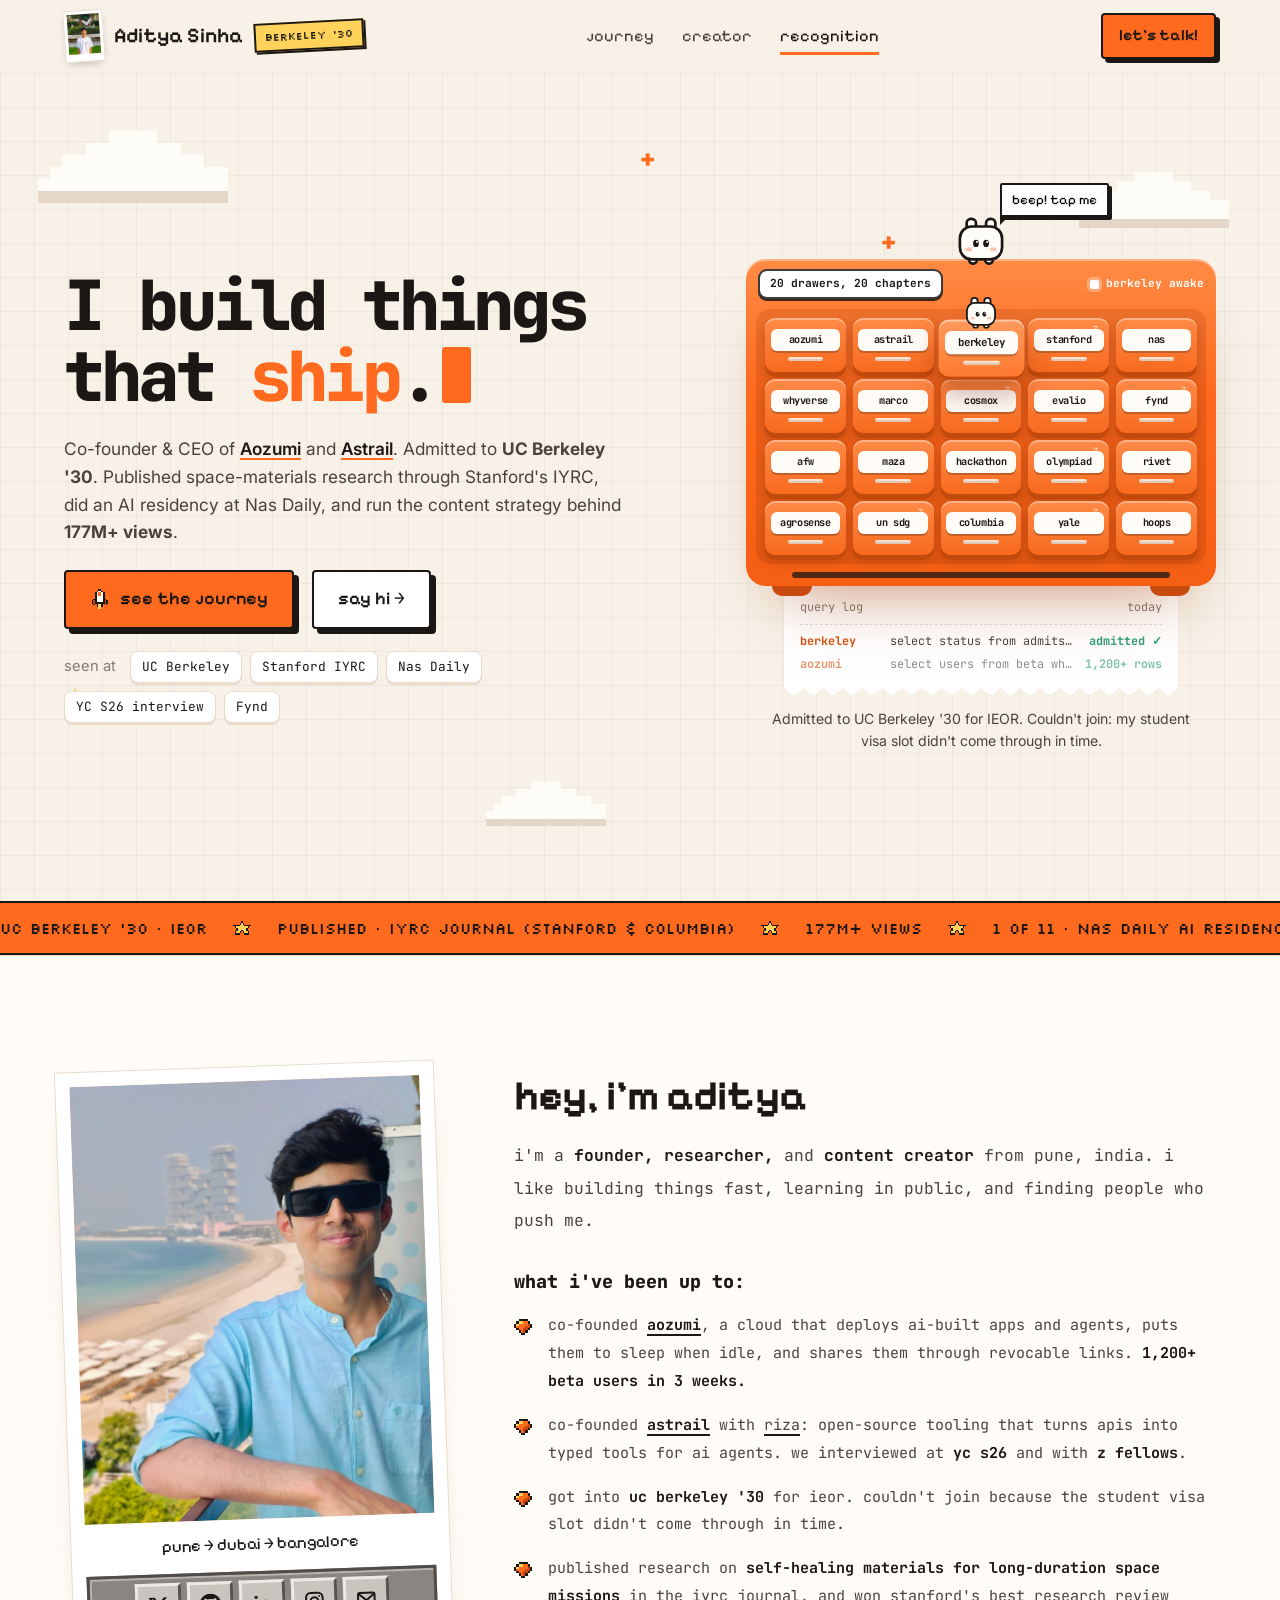
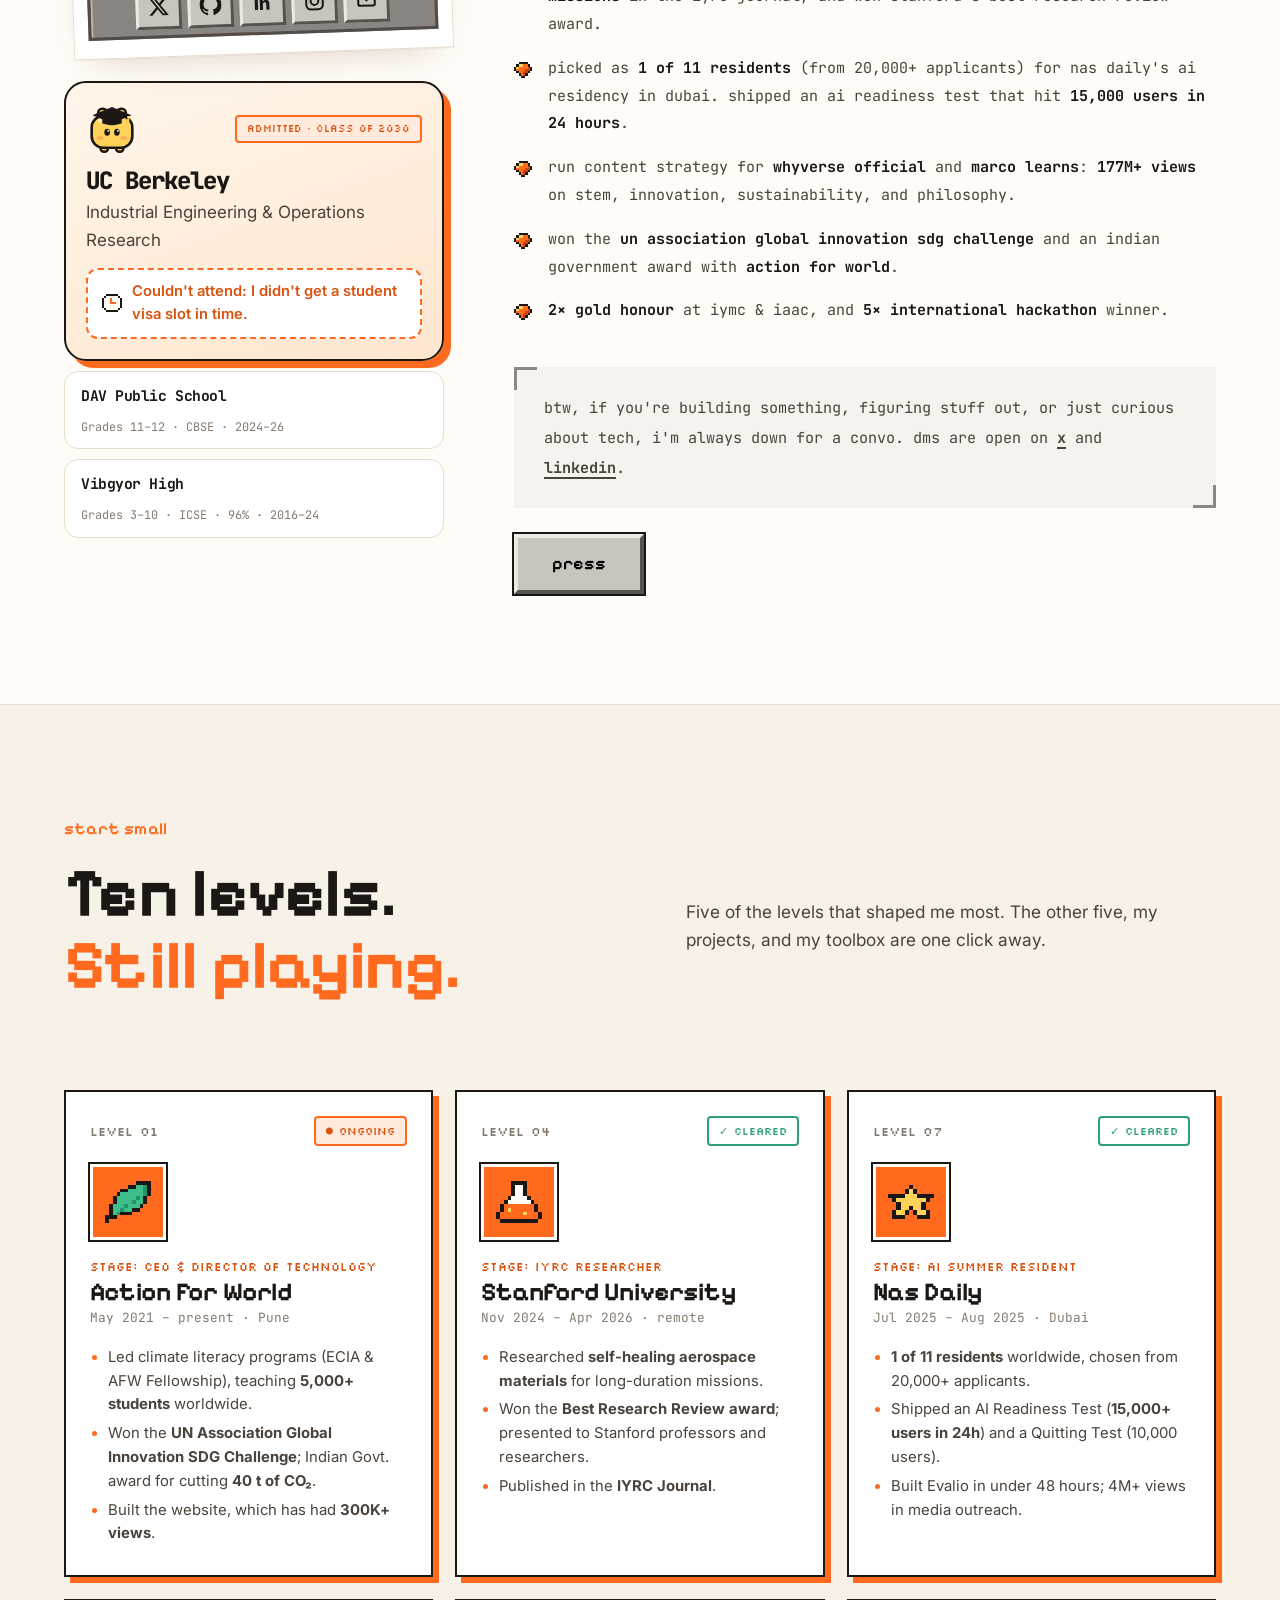
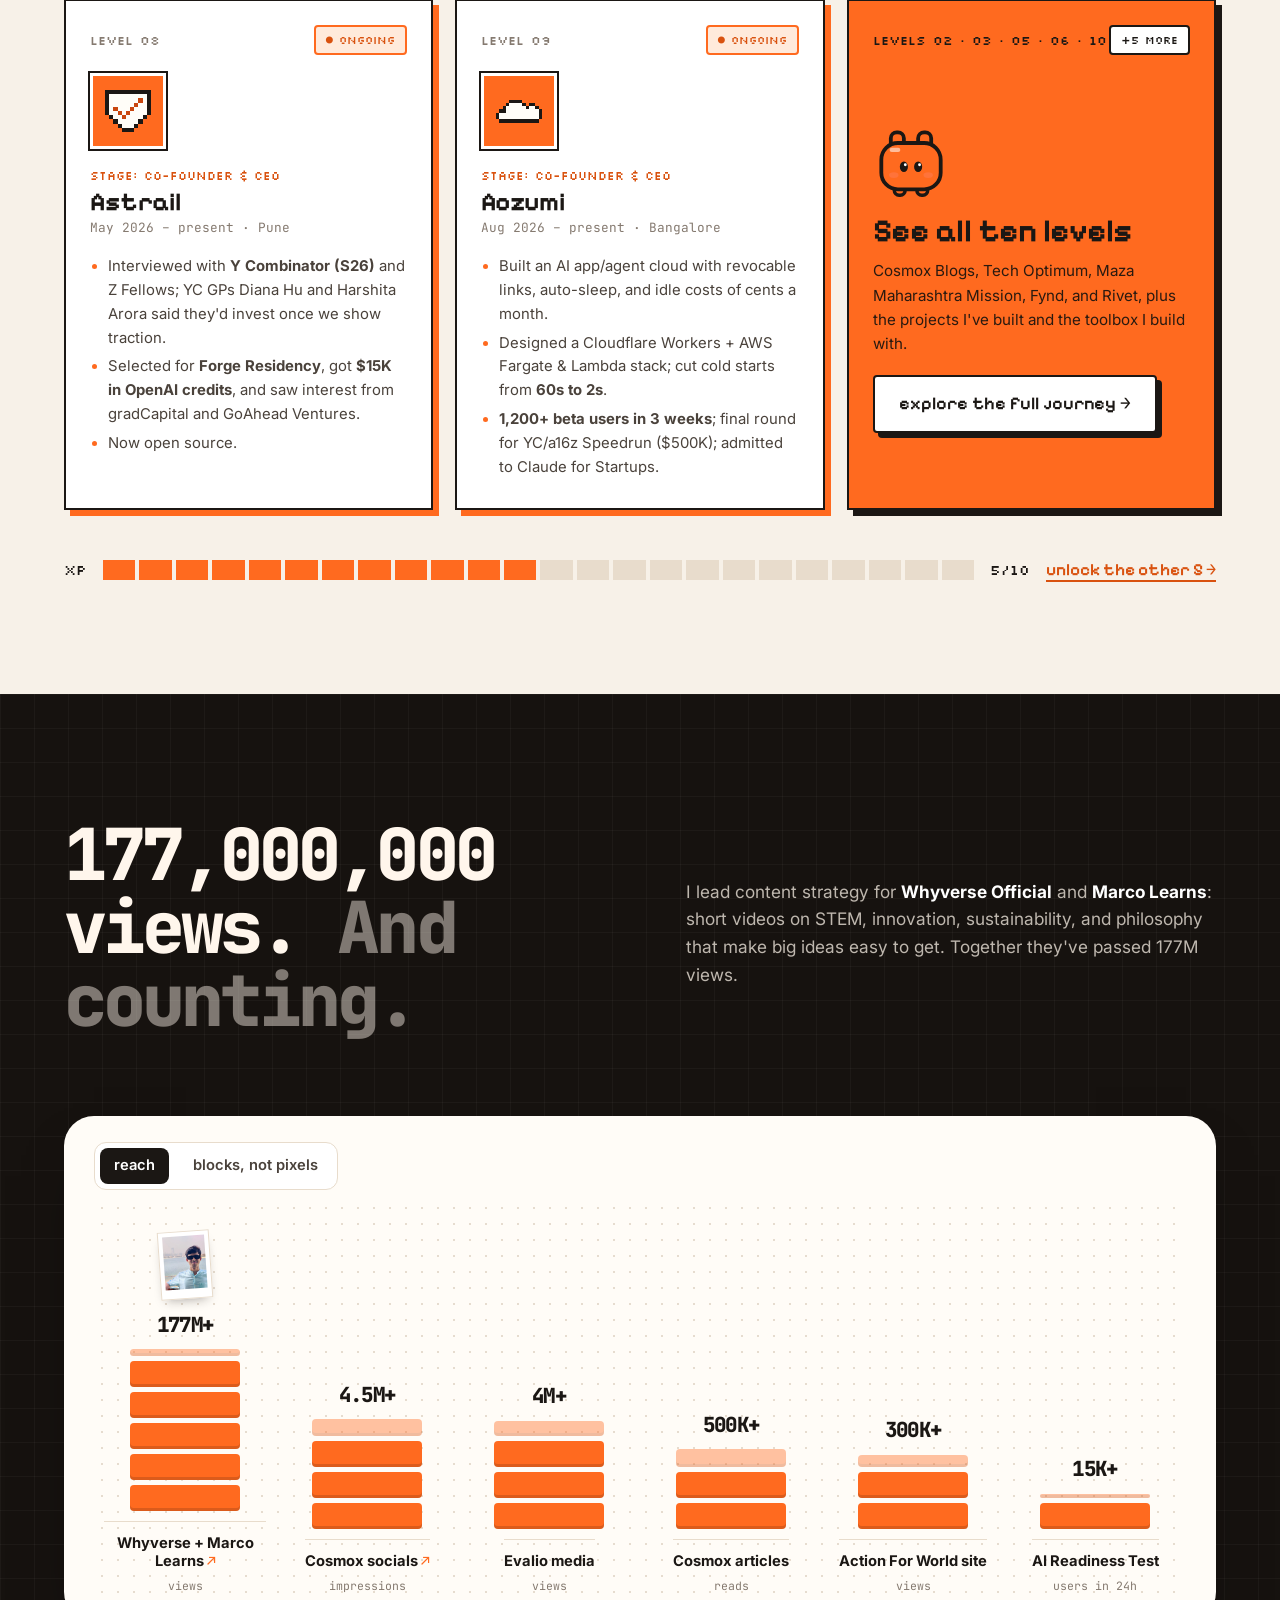
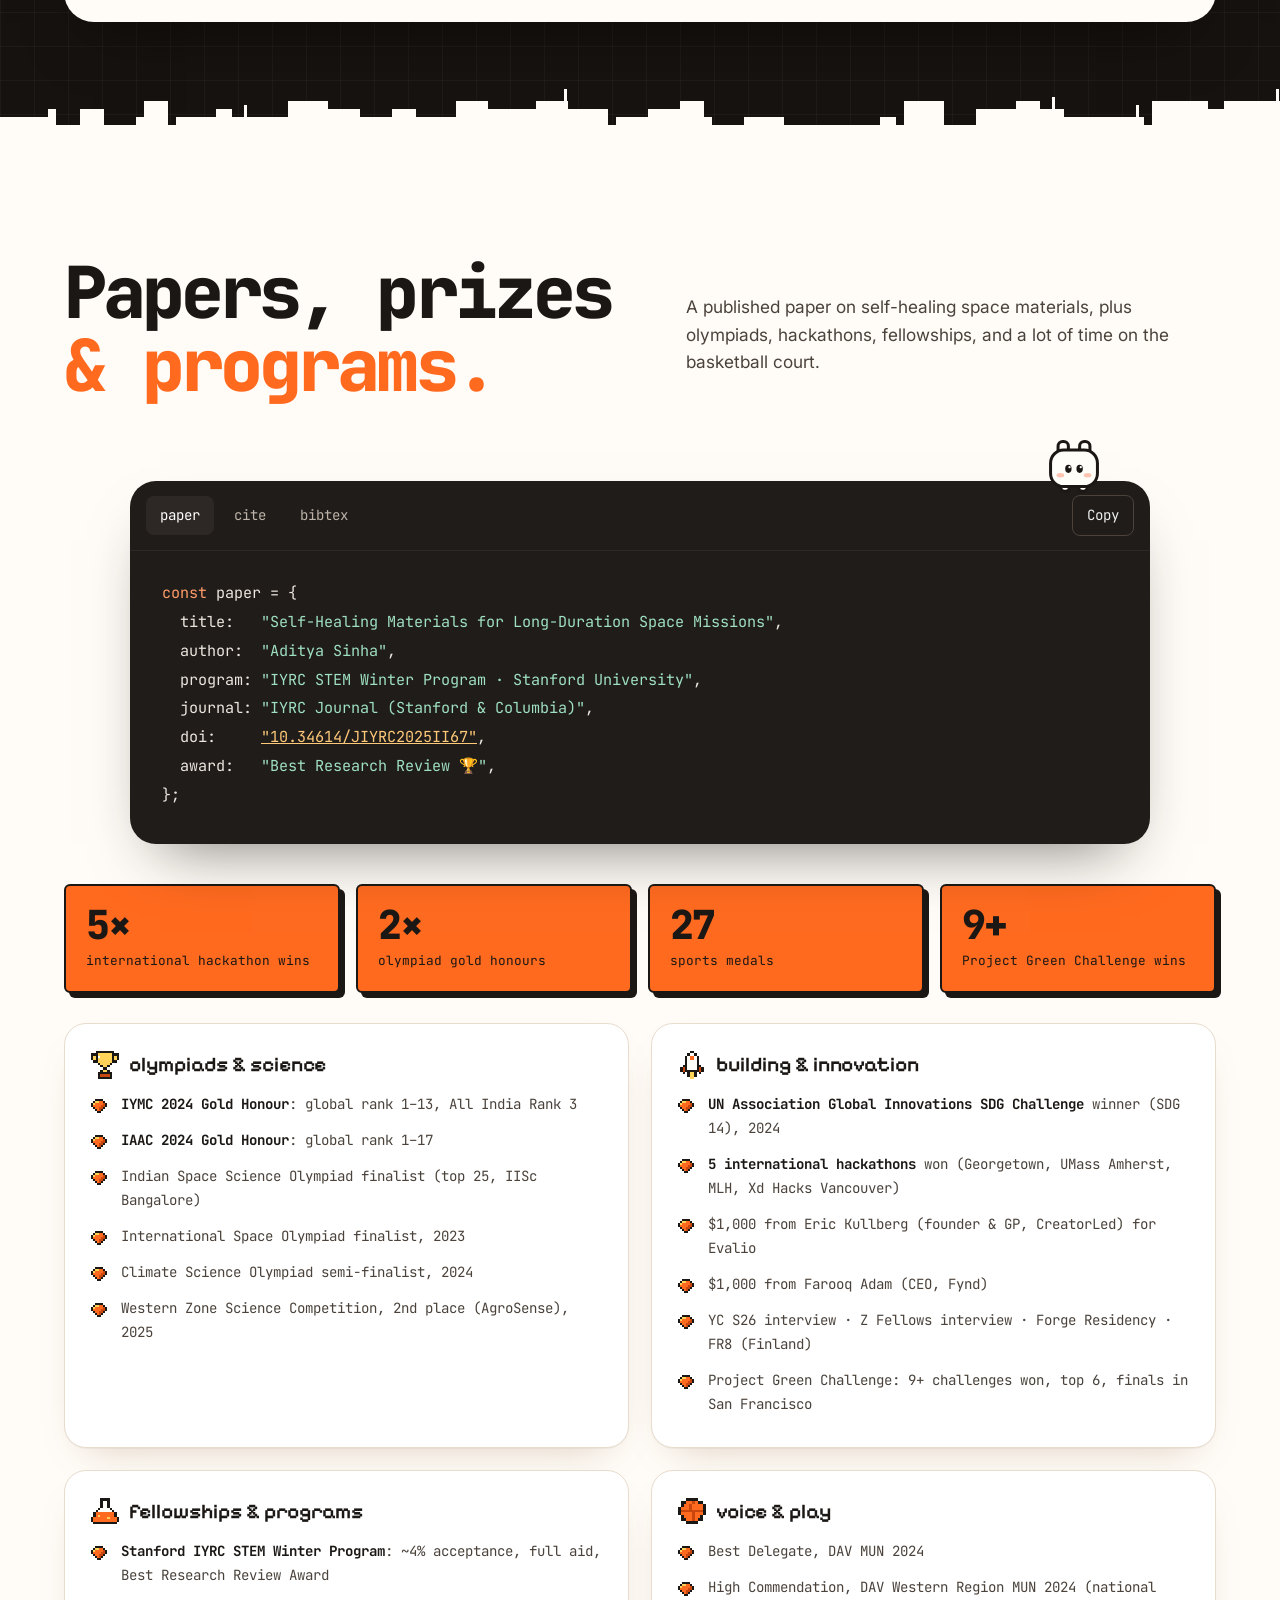
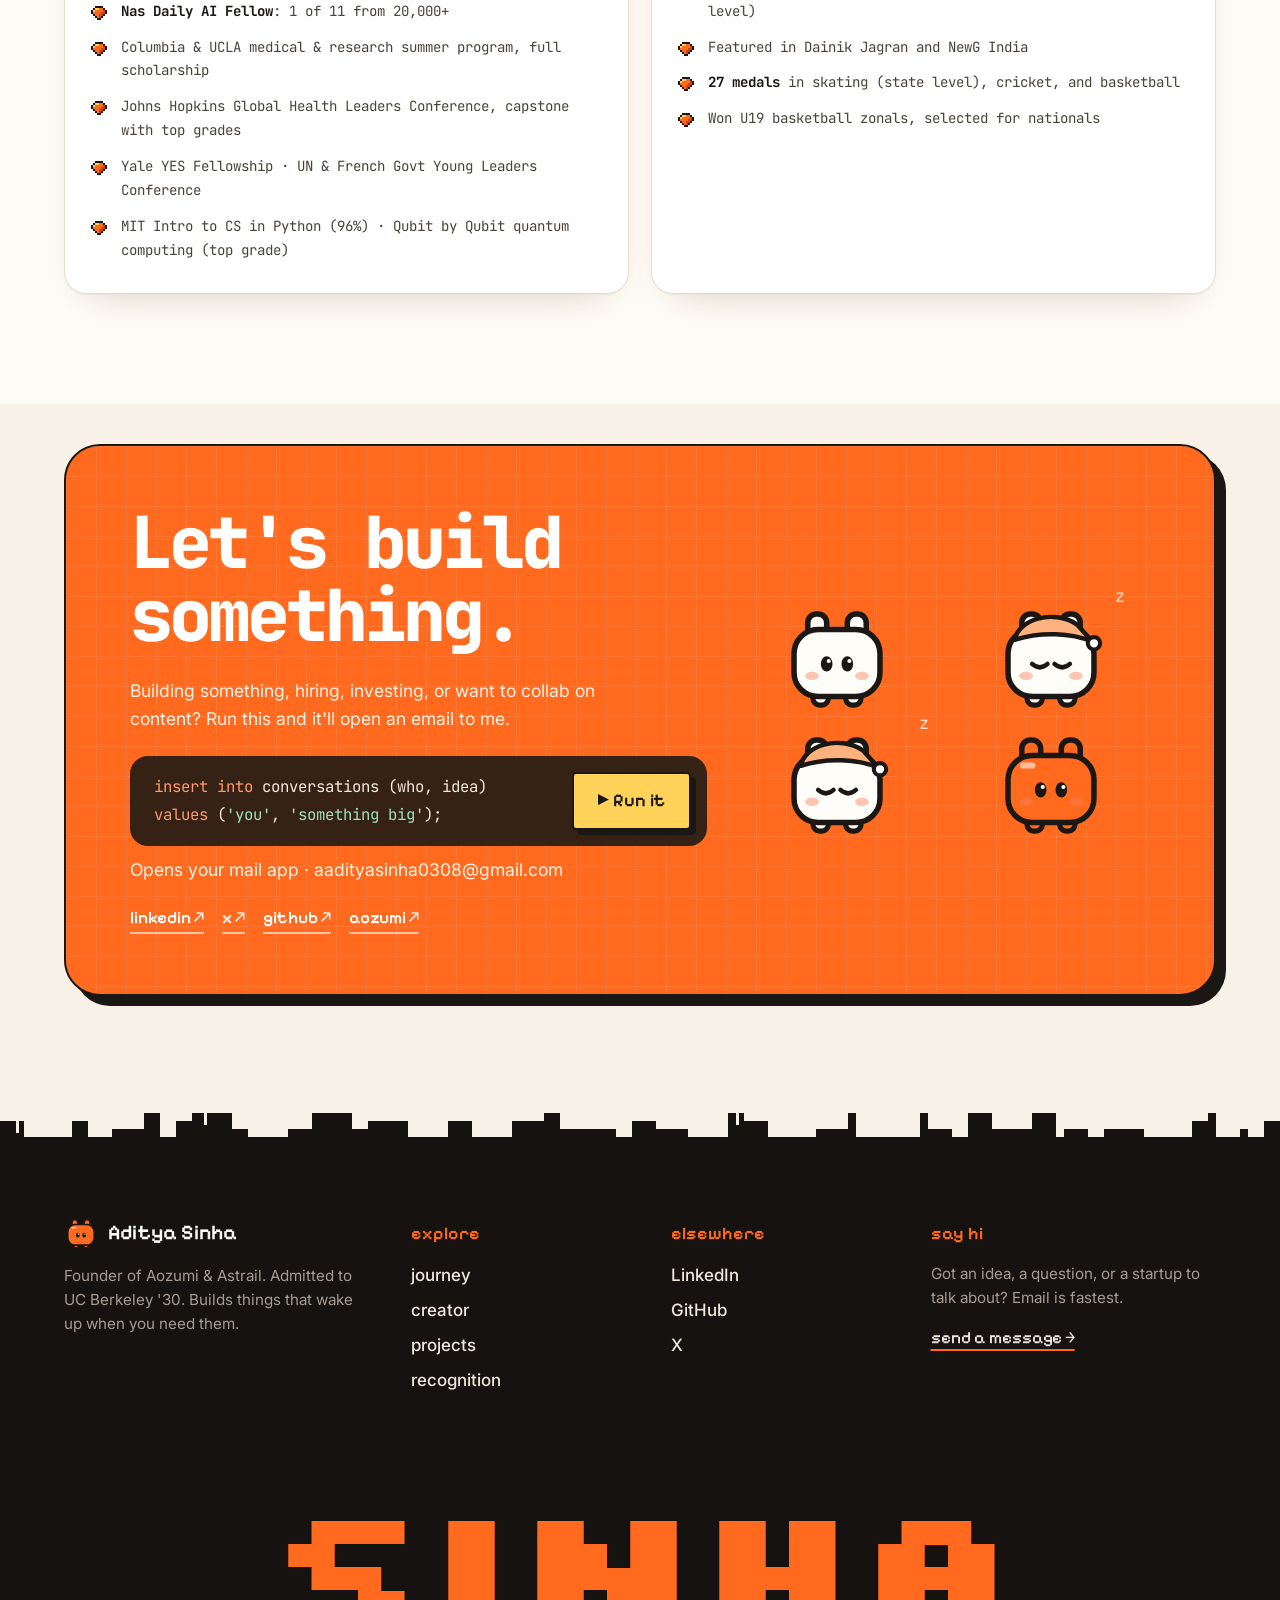
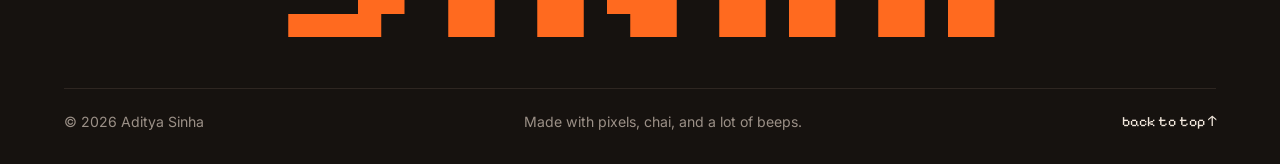
==== commit f90c453e: "Use a photo on the reach chart and drop the chart caption. Co-authored-by: Cursor <cursoragent@curso" ====
--- a/index.html
+++ b/index.html
@@ -260,9 +260,7 @@
 
     <div class="chart-card rv">
       <div class="chart-tabs"><span class="on">reach</span><span class="ct-note">blocks, not pixels</span></div>
-      <div class="chart" id="chart"></div>
-      <p class="chart-note">Each block is 10× the one below it, starting at 1,000. A linear chart couldn't fit 177M next to everything else.</p>
-    </div>
+      <div class="chart" id="chart"></div>    </div>
   </div>
   <div class="skyline bottom" data-skyline data-fill="#FFFCF7" data-flip data-pixel></div>
 </section>
--- a/styles.css
+++ b/styles.css
@@ -416,7 +416,8 @@
 .bar .blocks i{height:calc(var(--bh,26px) * var(--f,1));background:var(--orange);border-radius:4px;box-shadow:inset 0 -3px 0 rgba(0,0,0,.14);transform:scaleY(0);transform-origin:bottom;transition:transform .35s cubic-bezier(.3,1.5,.5,1)}
 .bar .blocks i.part{opacity:.4}
 .chart.in .bar .blocks i{transform:scaleY(1)}
-.bar .bm2{width:40px;height:40px;margin-bottom:6px}
+.bar .bm2{display:block;width:52px;margin-bottom:10px;background:#fff;padding:4px 4px 9px;border:1.5px solid var(--line);box-shadow:0 6px 12px -6px rgba(27,23,20,.4);transform:rotate(-4deg)}
+.bar .bm2 img{display:block;width:100%;aspect-ratio:4/5;object-fit:cover;object-position:70% 35%}
 .bar-l{text-align:center;padding:12px 0 2px;border-top:1.5px solid var(--line);margin-top:10px}
 .bar-l b{display:block;font-size:.92rem;line-height:1.25}
 .bar-l small{font-family:var(--mono);color:var(--muted);font-size:.72rem}
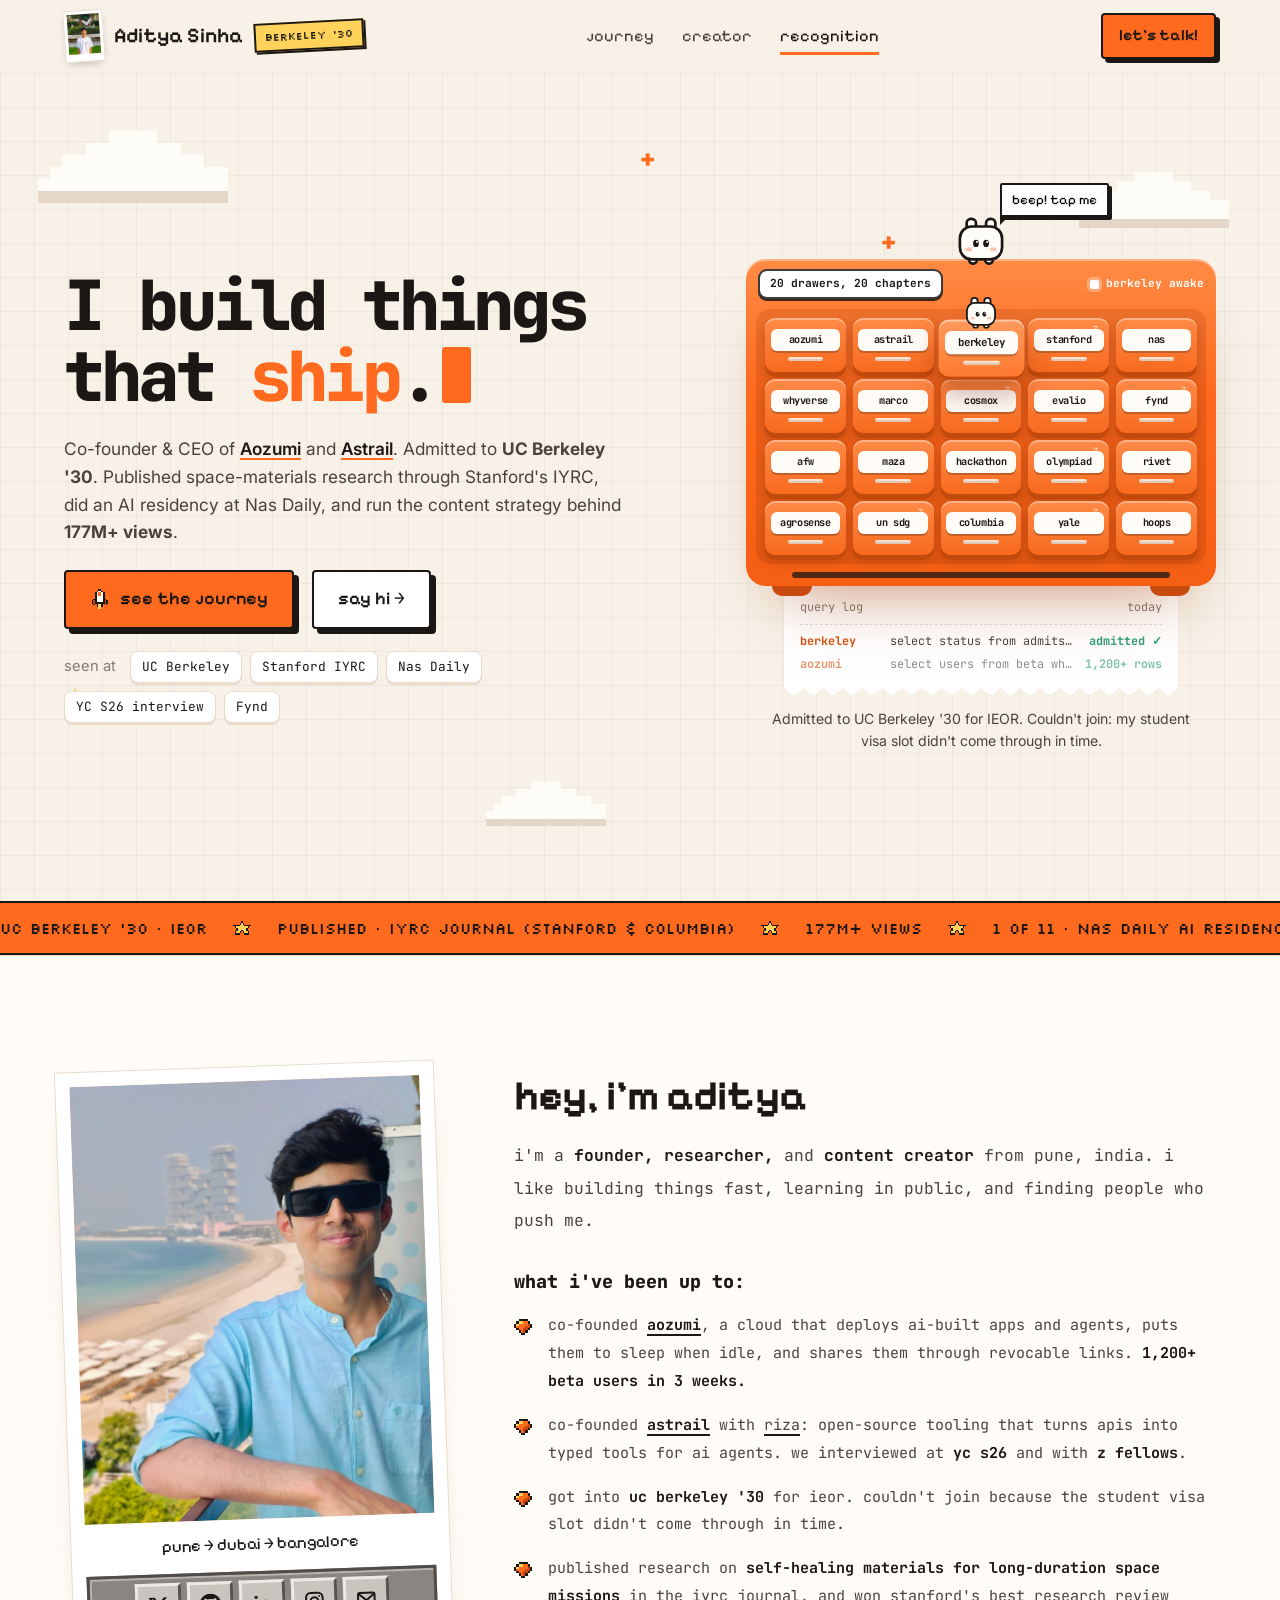
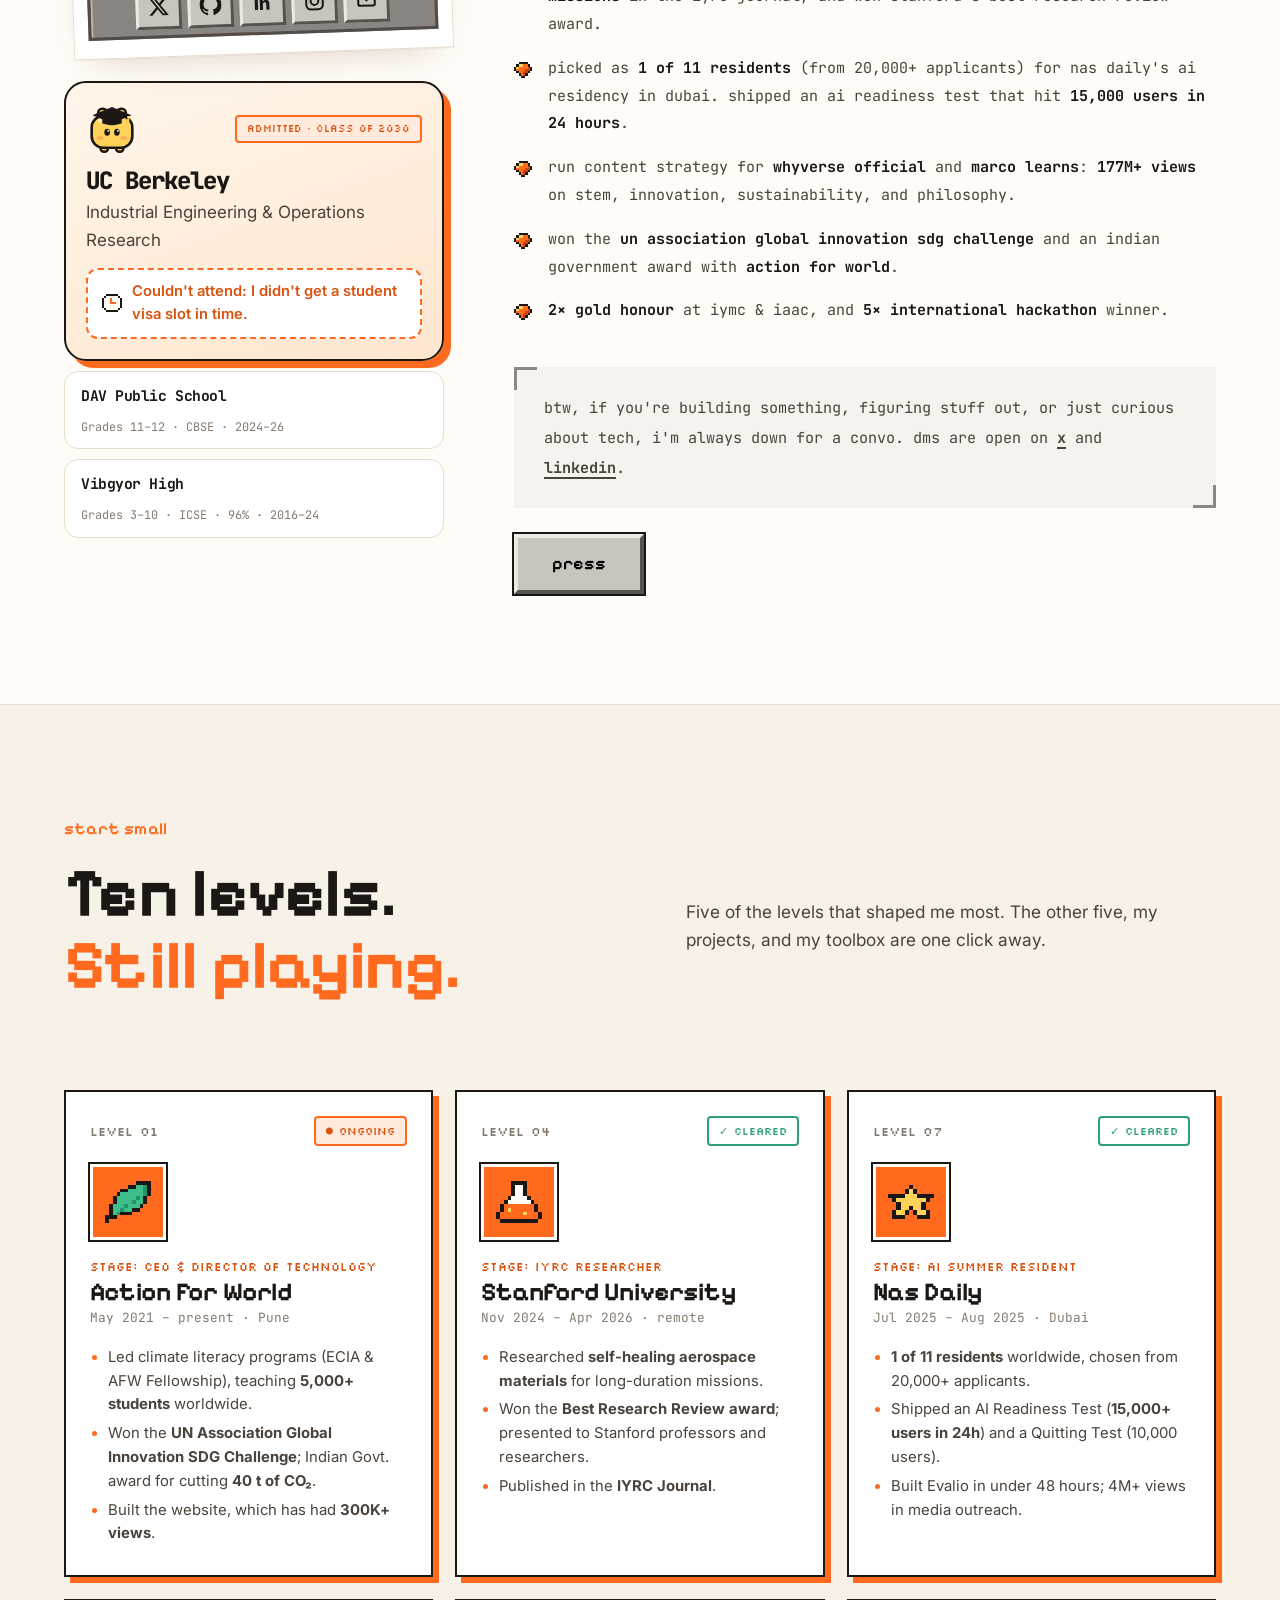
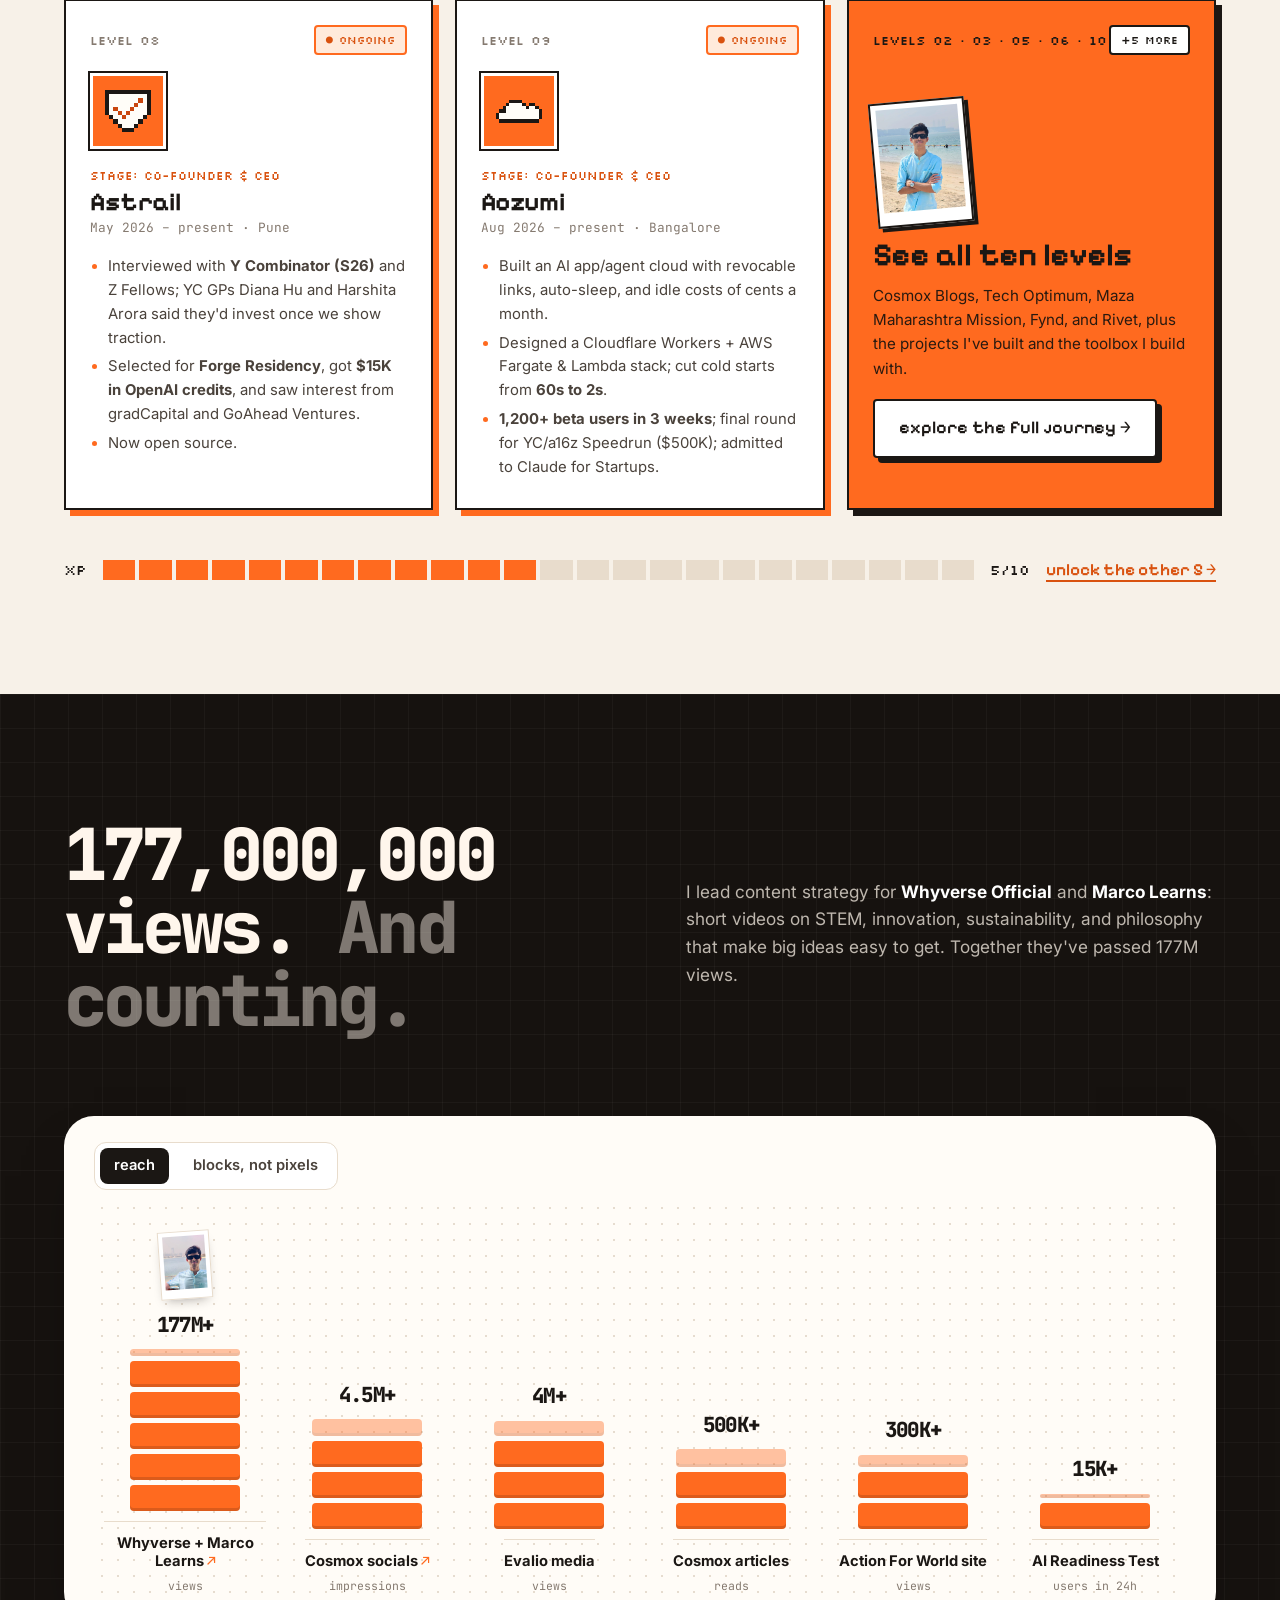
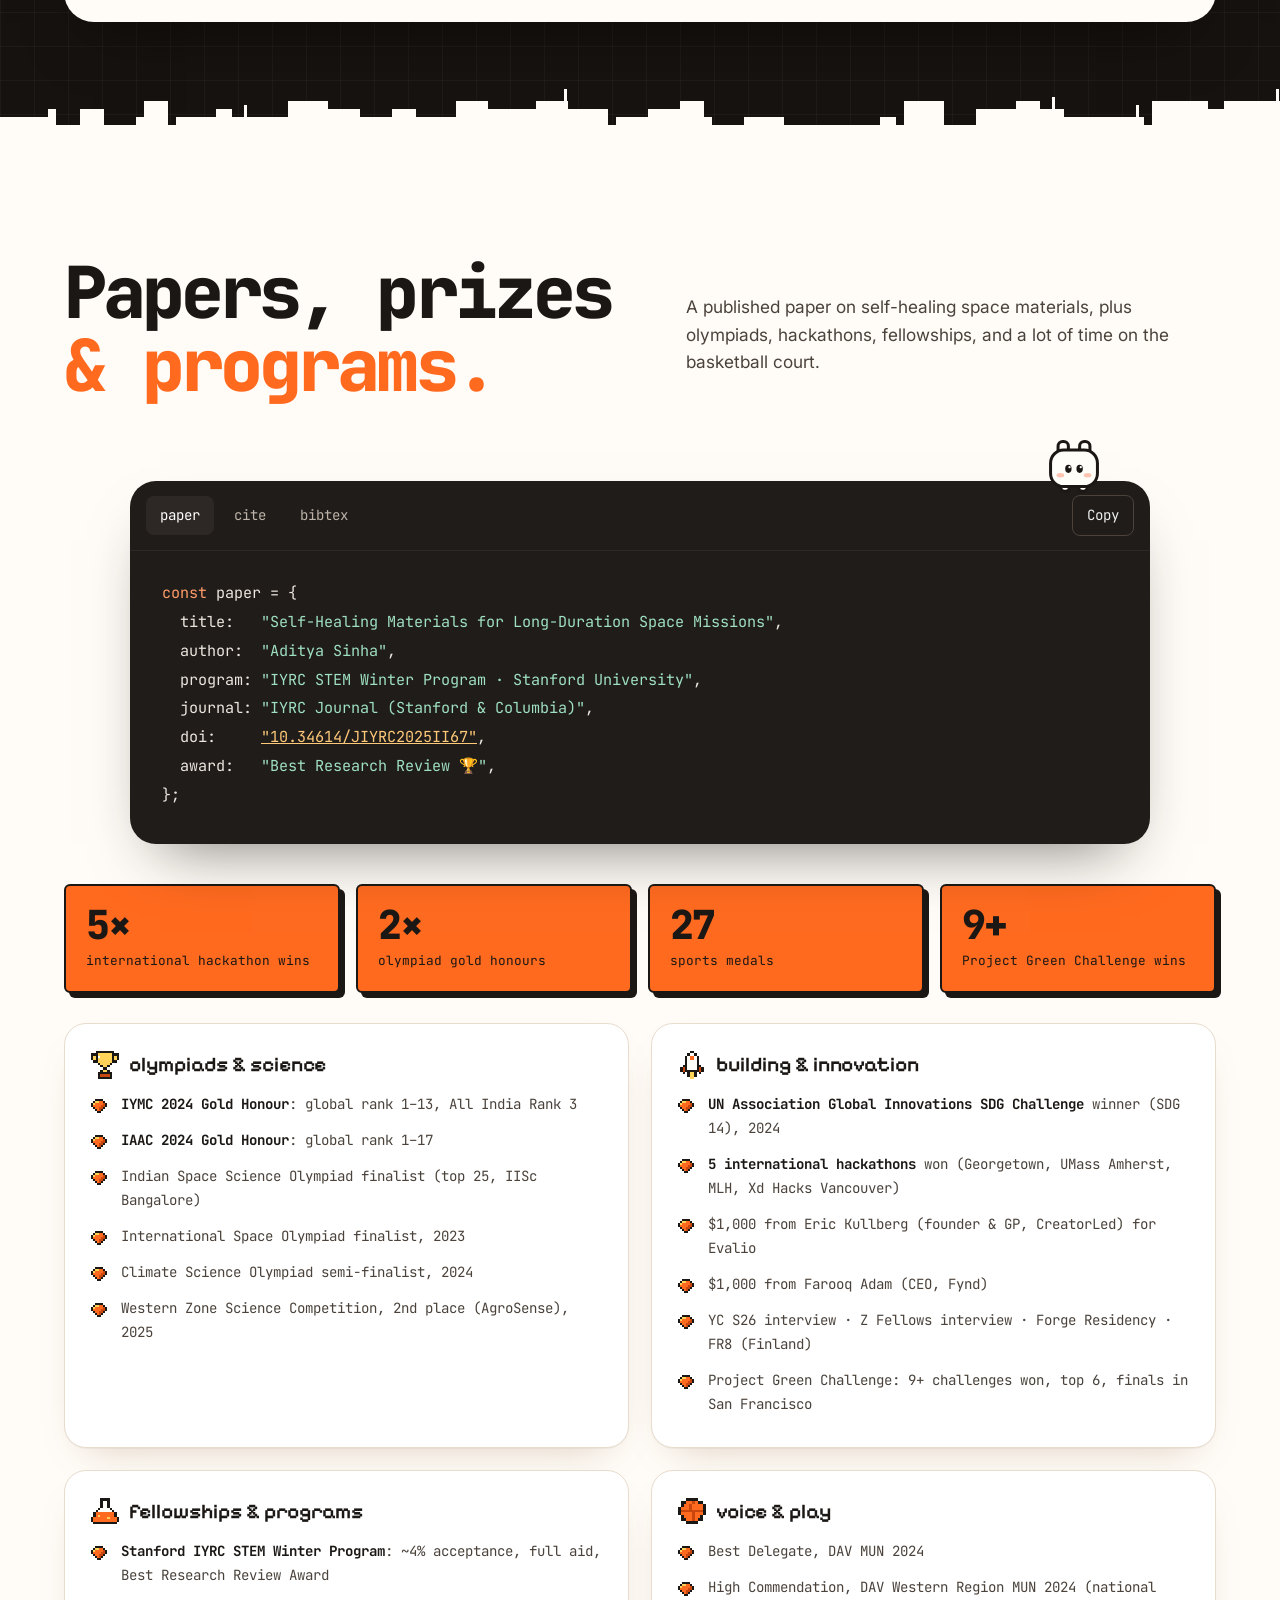
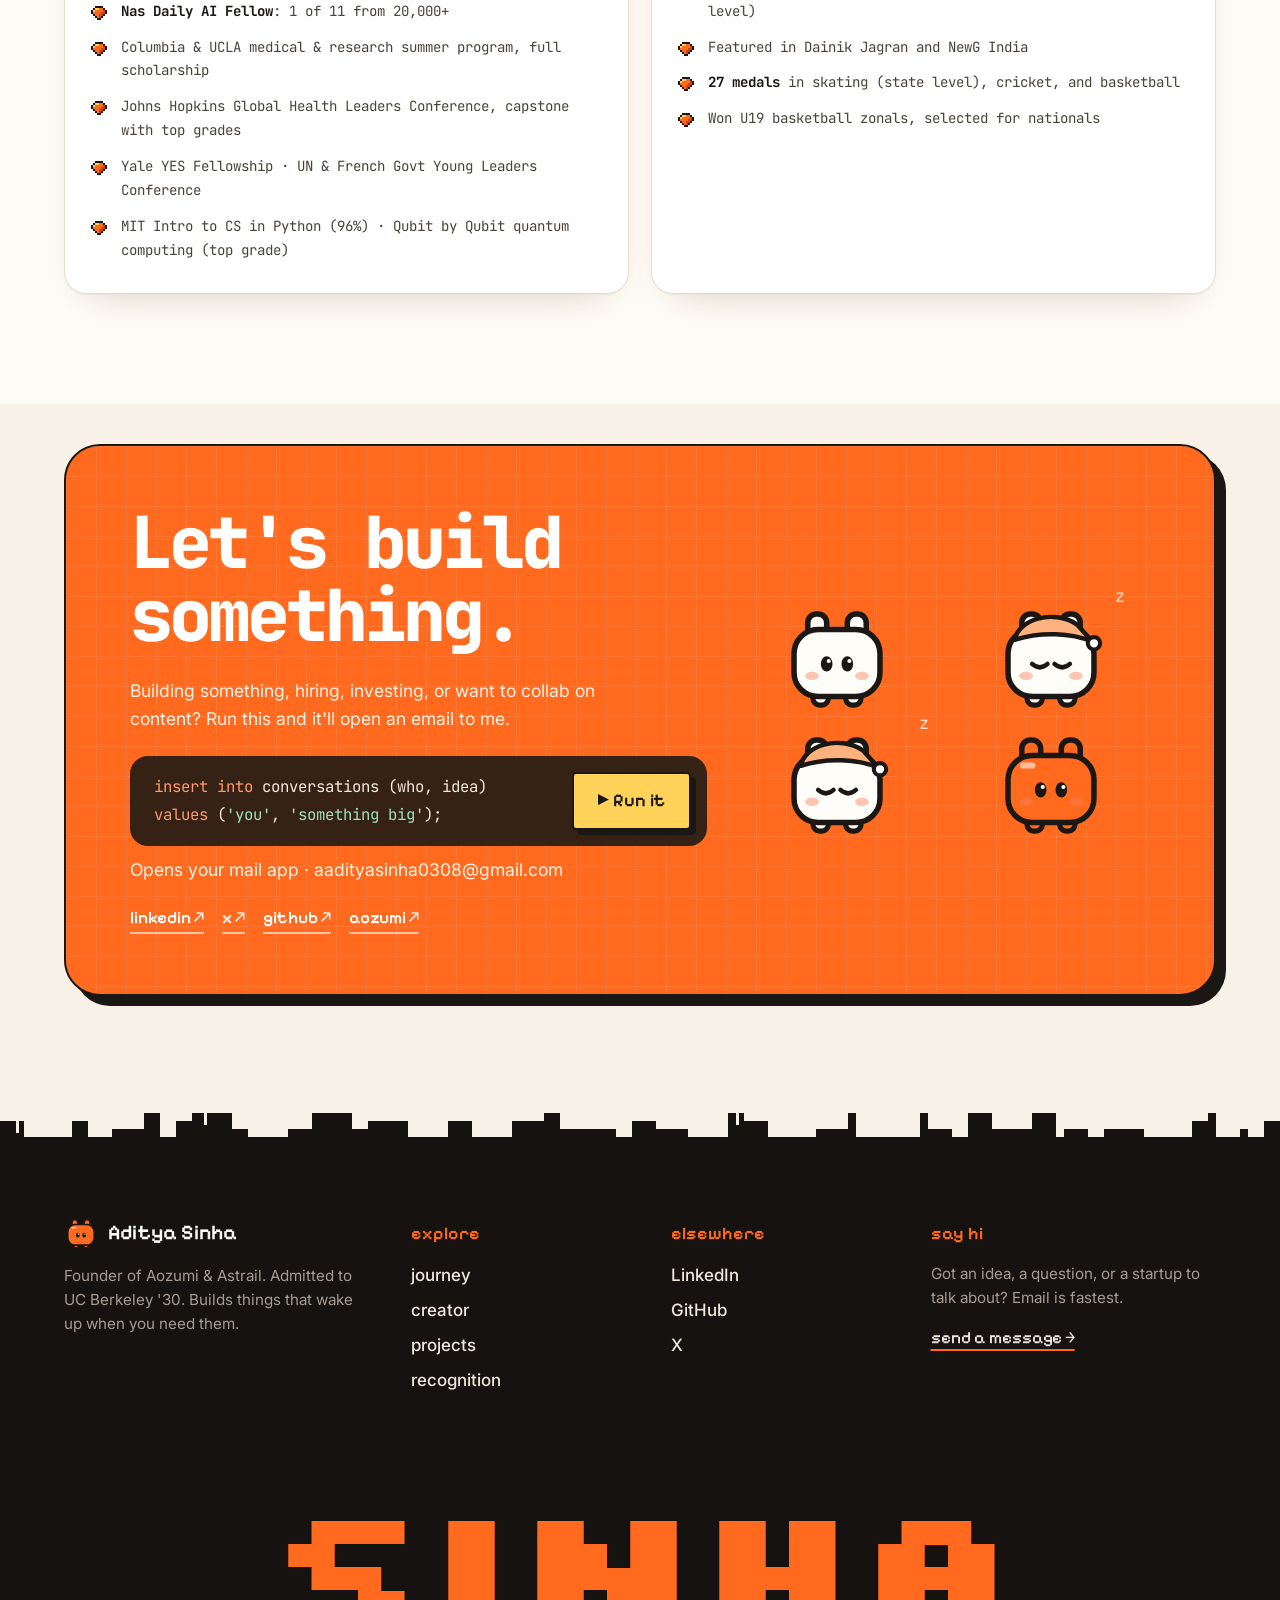
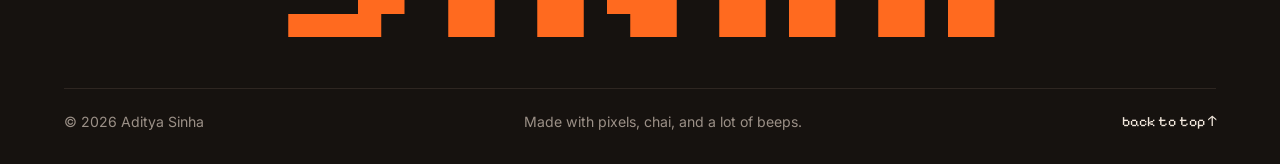
==== commit 8d0f6a30: "Use a photo on the all-levels card. Co-authored-by: Cursor <cursoragent@cursor.com>" ====
--- a/index.html
+++ b/index.html
@@ -233,7 +233,7 @@
       <a class="lvl more rv" href="journey.html">
         <header><span class="lv">levels 02 · 03 · 05 · 06 · 10</span><span class="badge on">+5 more</span></header>
         <div class="more-in">
-          <span class="mascot" data-mascot data-color="orange" data-track></span>
+          <span class="more-pol"><img src="assets/me-levels.jpg" alt="" /></span>
           <h3>See all ten levels</h3>
           <p>Cosmox Blogs, Tech Optimum, Maza Maharashtra Mission, Fynd, and Rivet, plus the projects I've built and the toolbox I build with.</p>
           <span class="btn">explore the full journey →</span>
--- a/styles.css
+++ b/styles.css
@@ -653,6 +653,8 @@
 .lvl.more .lv{color:var(--ink)}
 .lvl.more .badge.on{background:#fff;border-color:var(--ink);color:var(--ink)}
 .more-in{flex:1;display:flex;flex-direction:column;align-items:flex-start;justify-content:center;gap:10px}
+.more-pol{display:block;width:96px;background:#fff;padding:5px 5px 13px;border:2px solid var(--ink);box-shadow:4px 4px 0 var(--ink);rotate:-5deg;animation:bob 2.6s ease-in-out infinite}
+.more-pol img{display:block;width:100%;aspect-ratio:4/5;object-fit:cover;object-position:69% 20%}
 .more-in .mascot{width:76px;height:76px;animation:bob 2.6s ease-in-out infinite}
 .more-in h3{font-size:2rem!important;margin:4px 0 0!important}
 .more-in p{margin:0 0 8px;font-size:.95rem;color:#2a1a10}
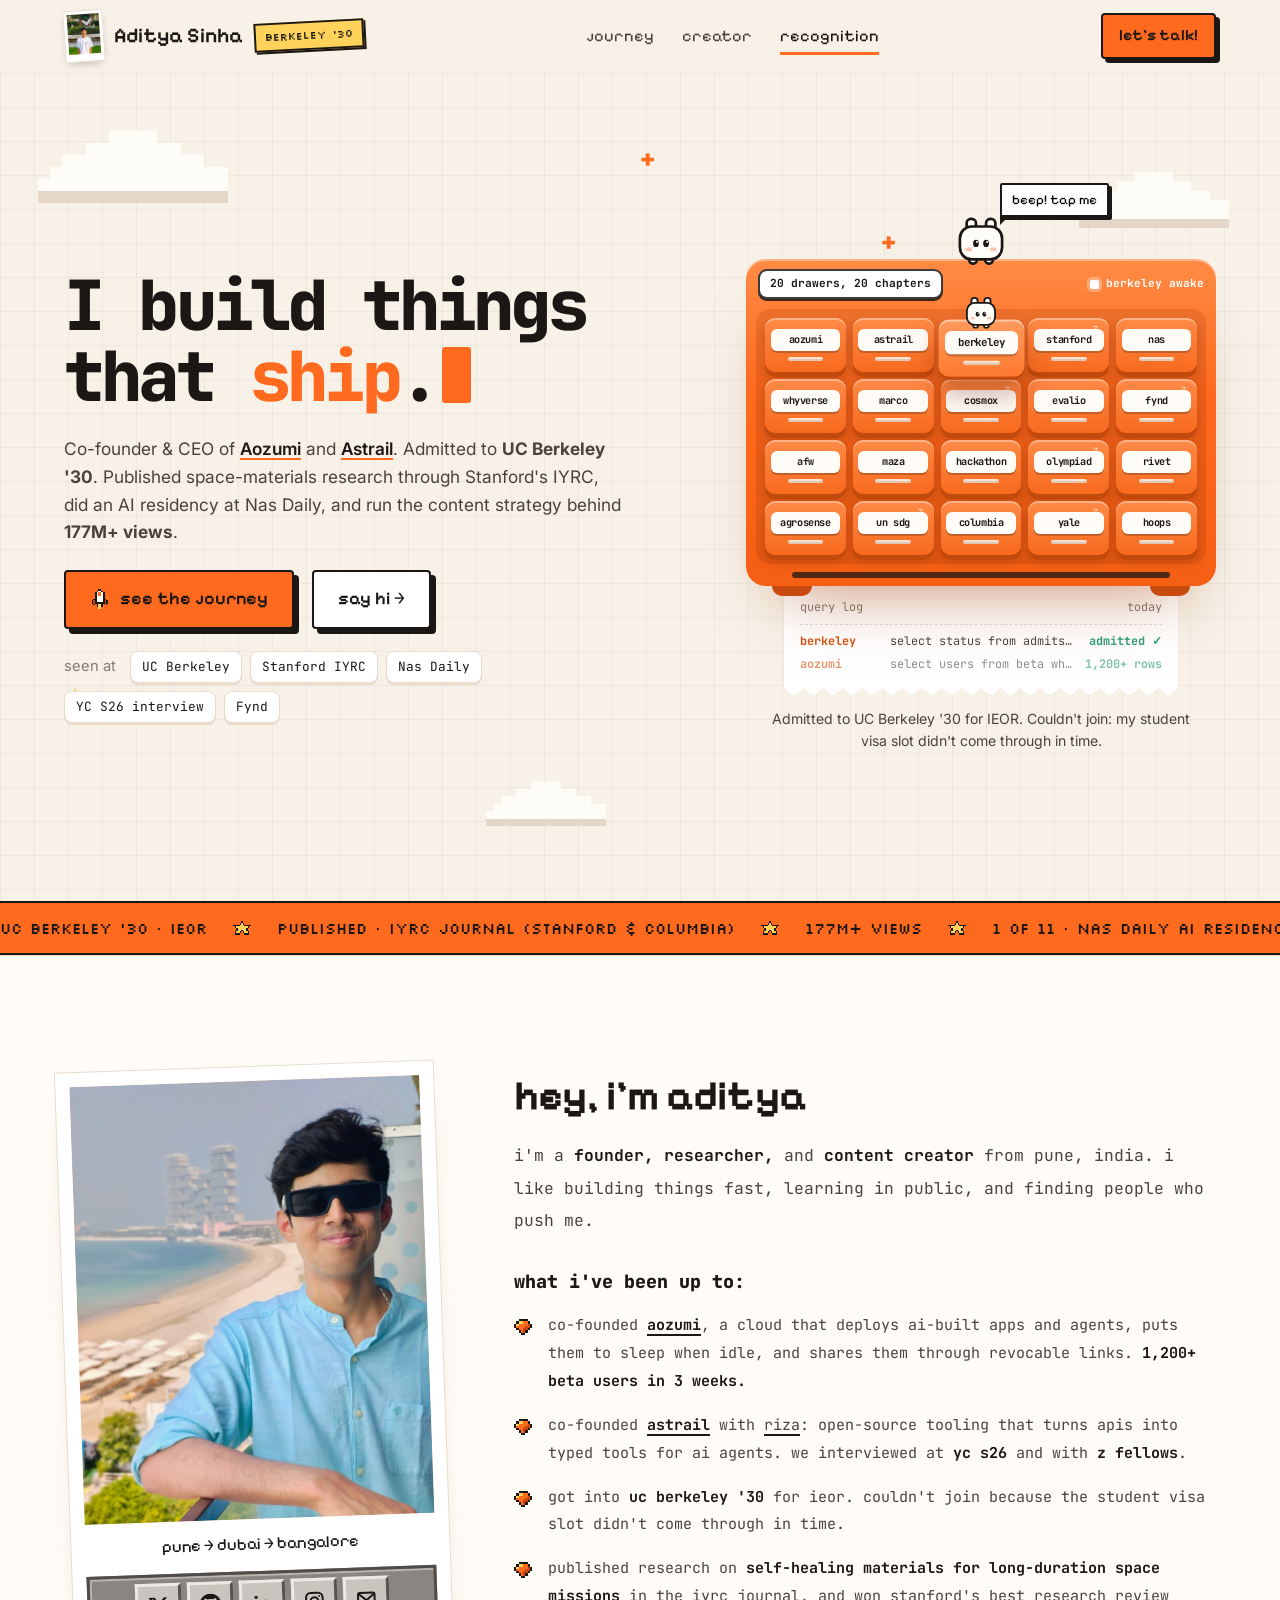
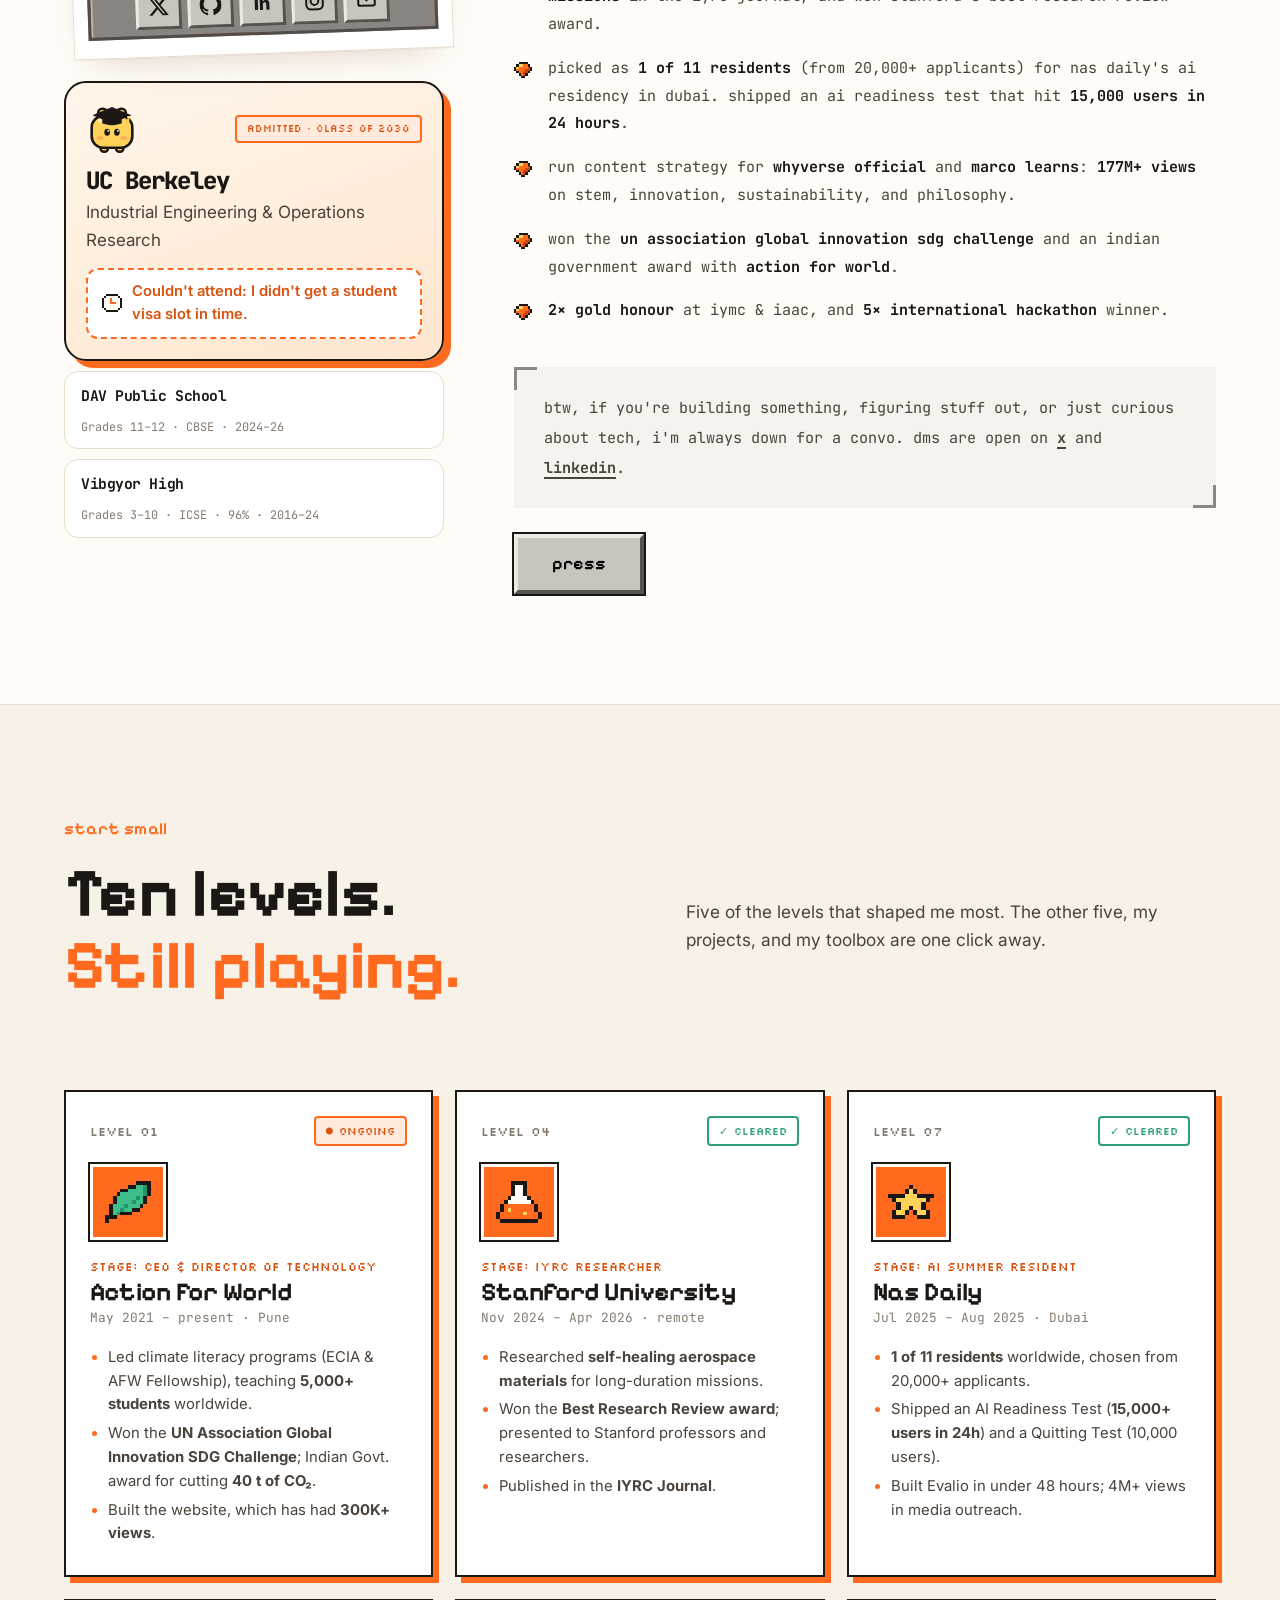
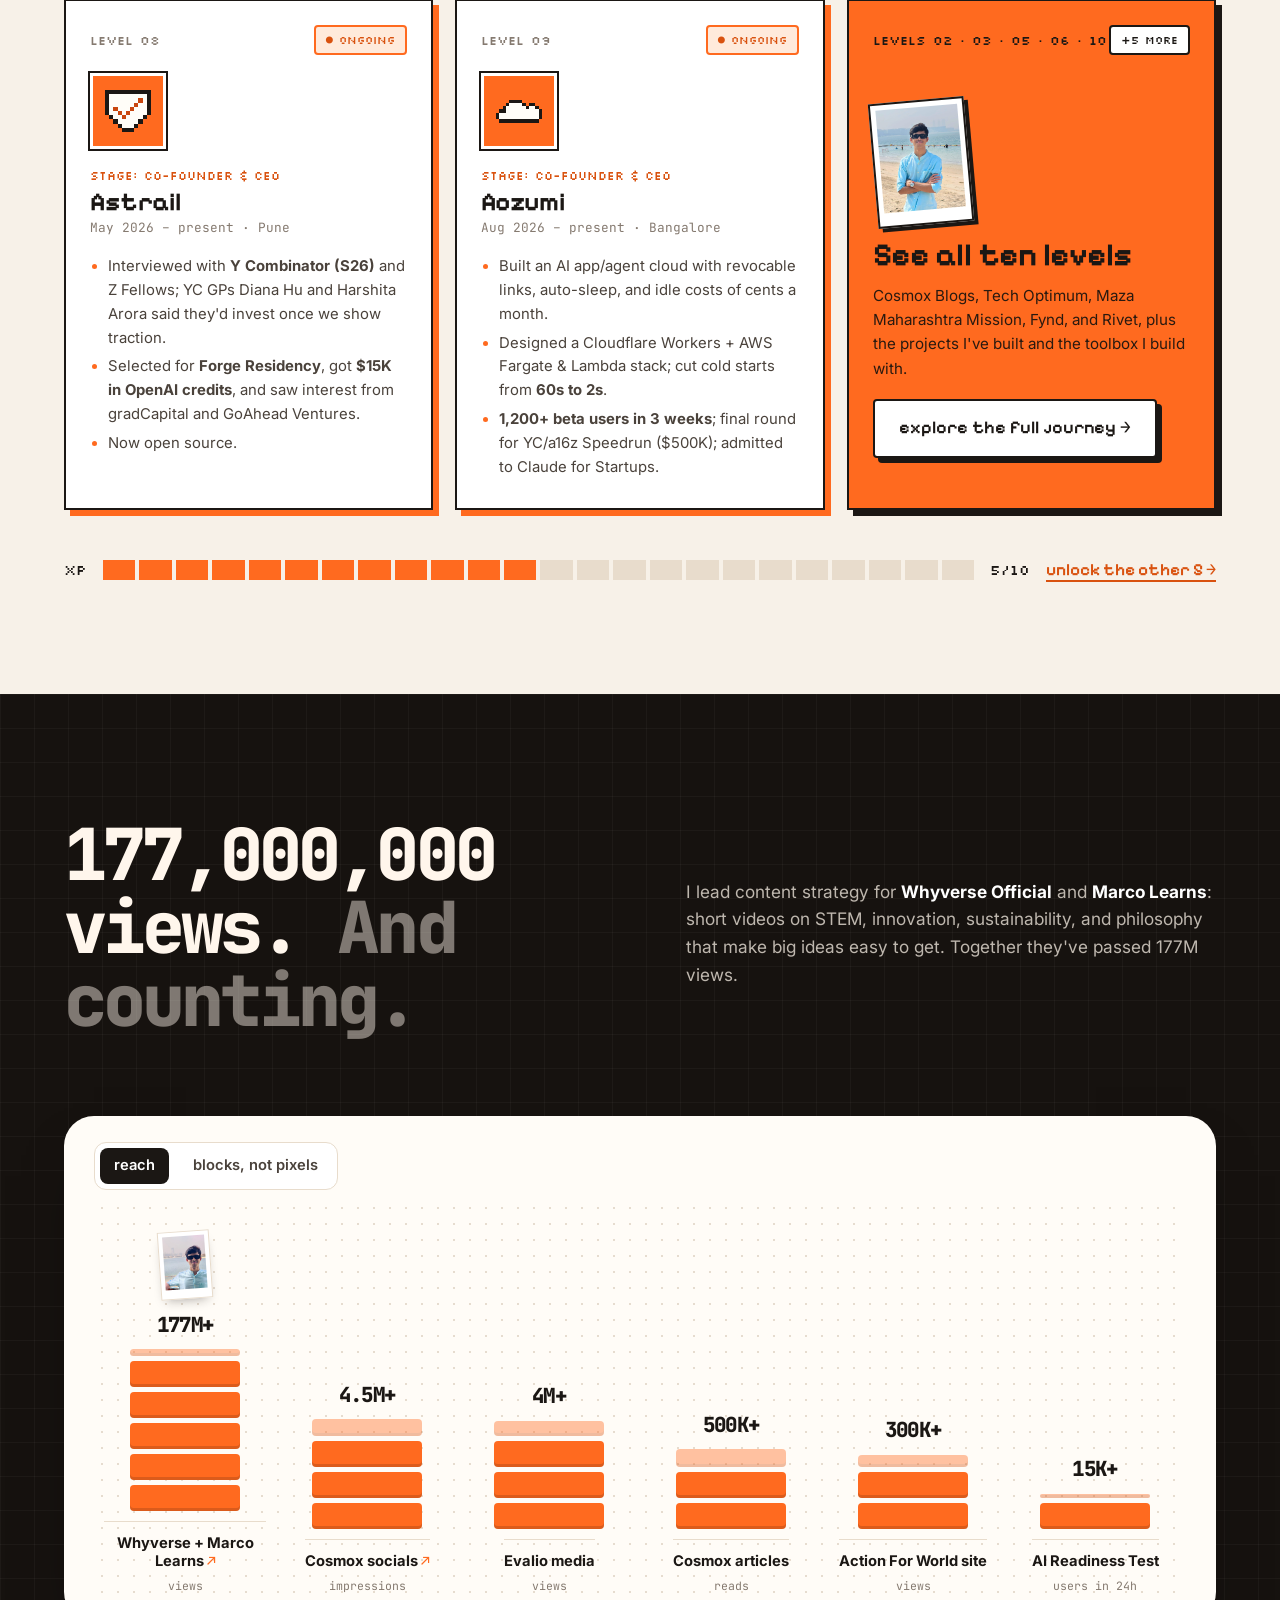
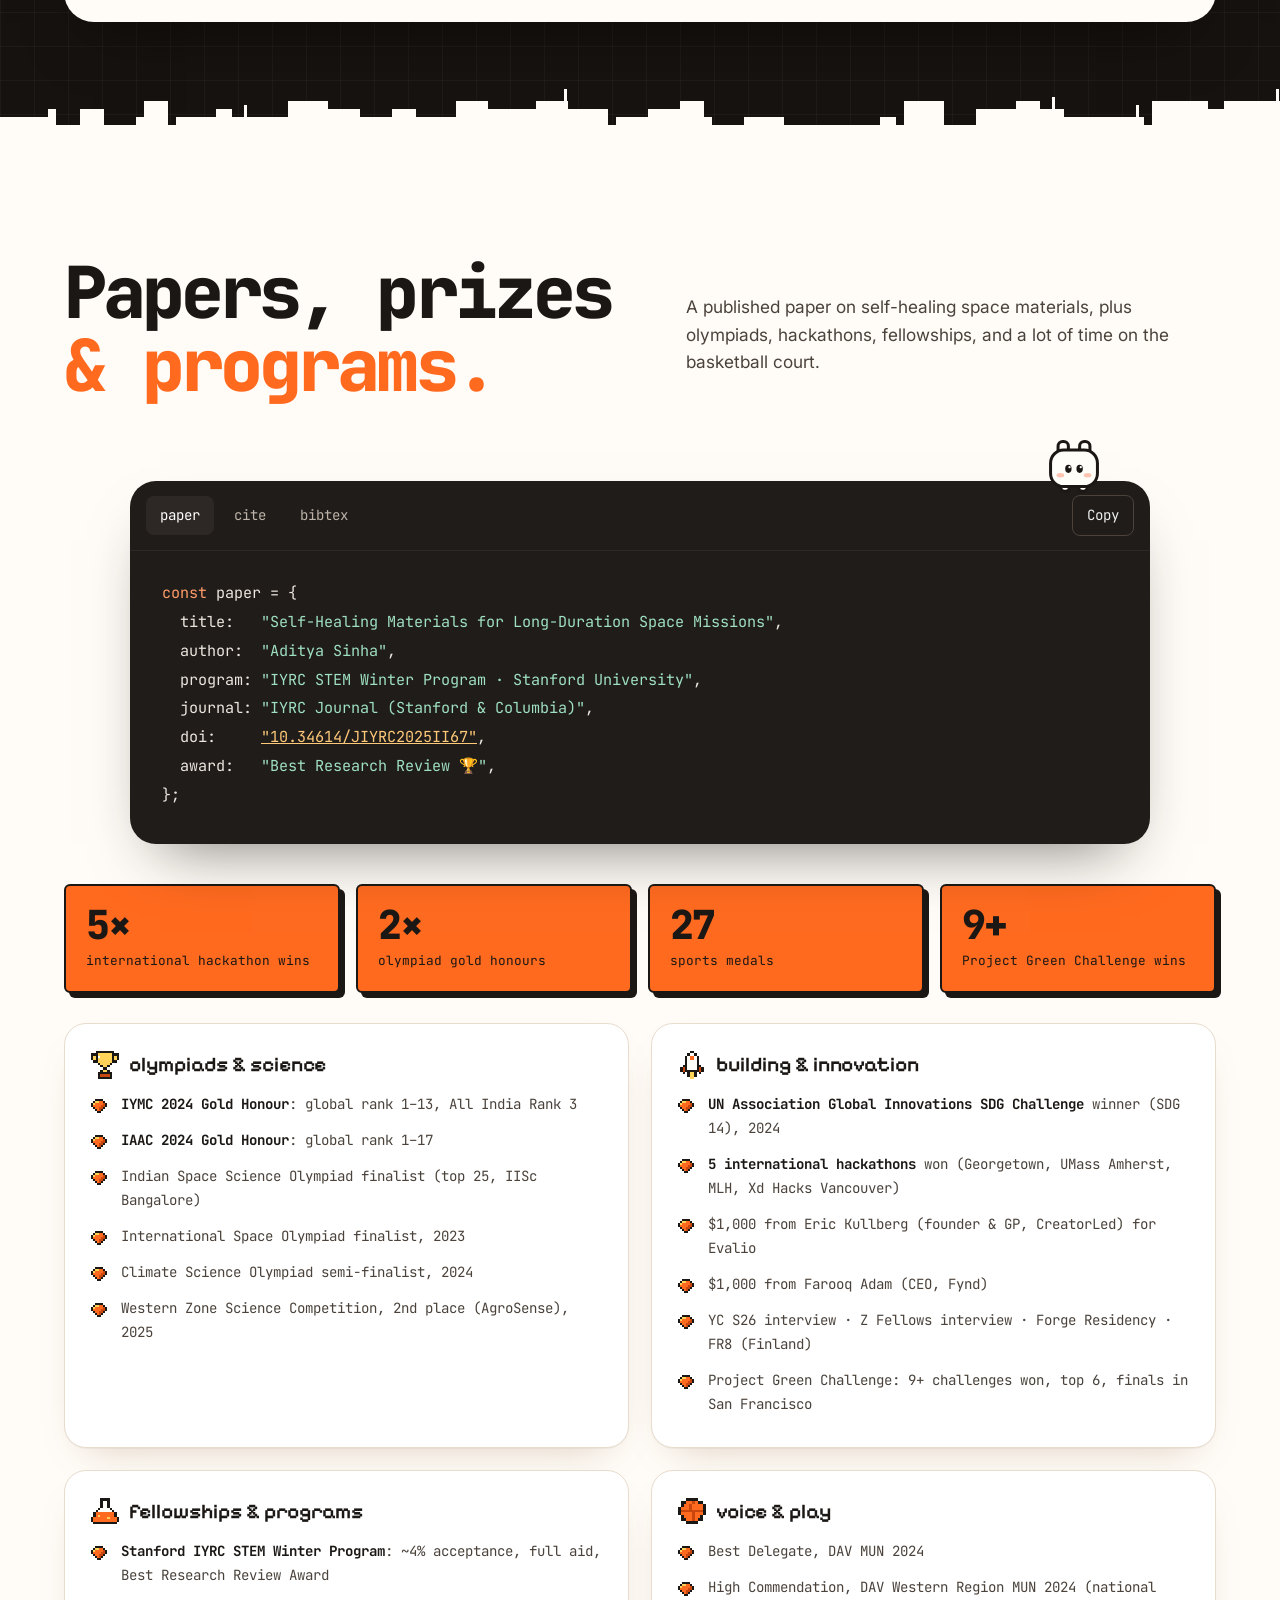
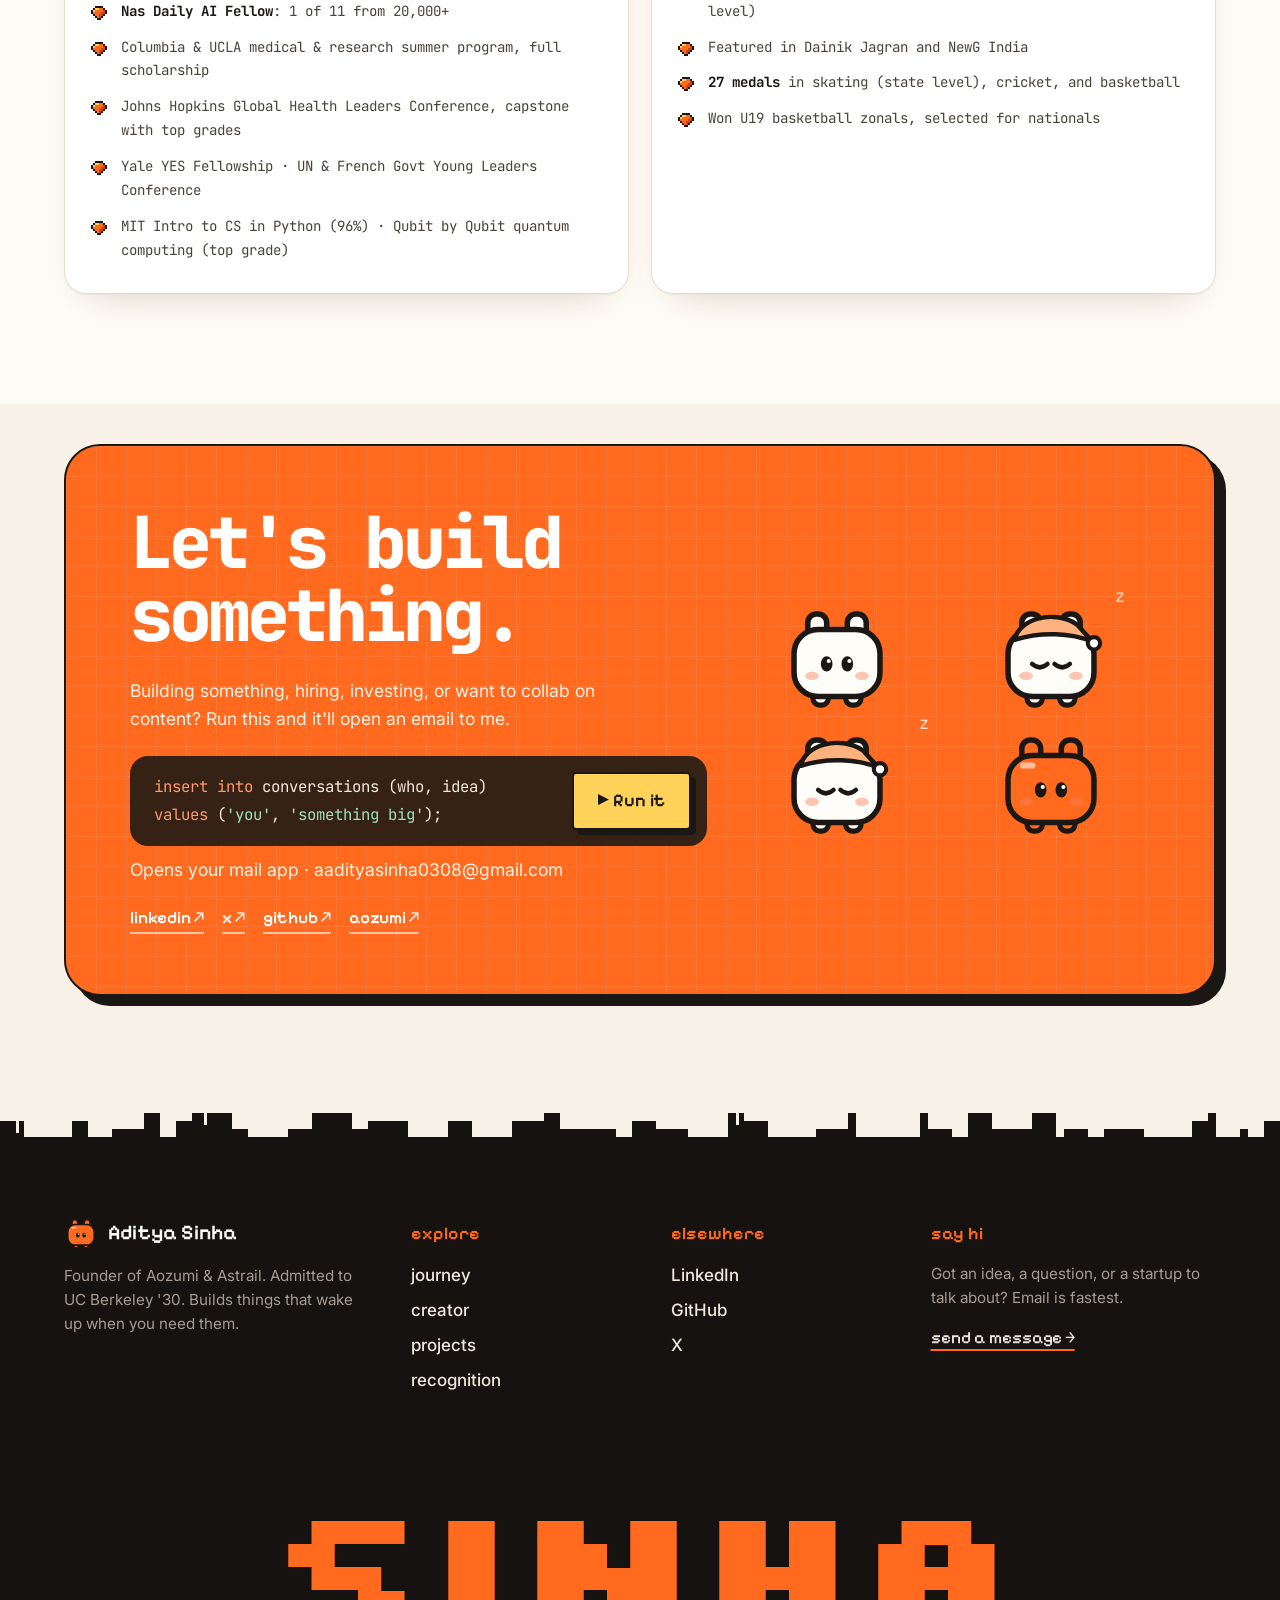
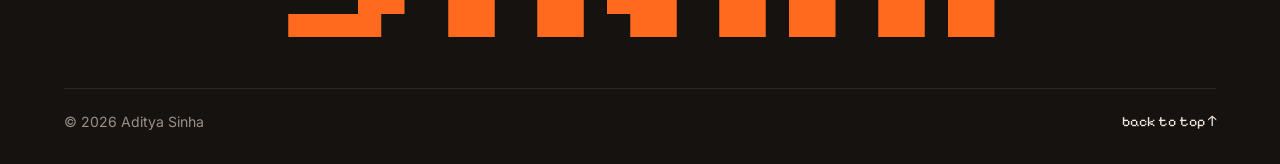
==== commit 2091cf6b: "Remove the tagline from the site footer. Co-authored-by: Cursor <cursoragent@cursor.com>" ====
--- a/index.html
+++ b/index.html
@@ -417,9 +417,7 @@
     </div>
     <div class="wordmark" aria-hidden="true">sinha</div>
     <div class="foot-bottom">
-      <span>© <span id="yr">2026</span> Aditya Sinha</span>
-      <span>Made with pixels, chai, and a lot of beeps.</span>
-      <a href="#top">back to top ↑</a>
+      <span>© <span id="yr">2026</span> Aditya Sinha</span>      <a href="#top">back to top ↑</a>
     </div>
   </div>
 </footer>
